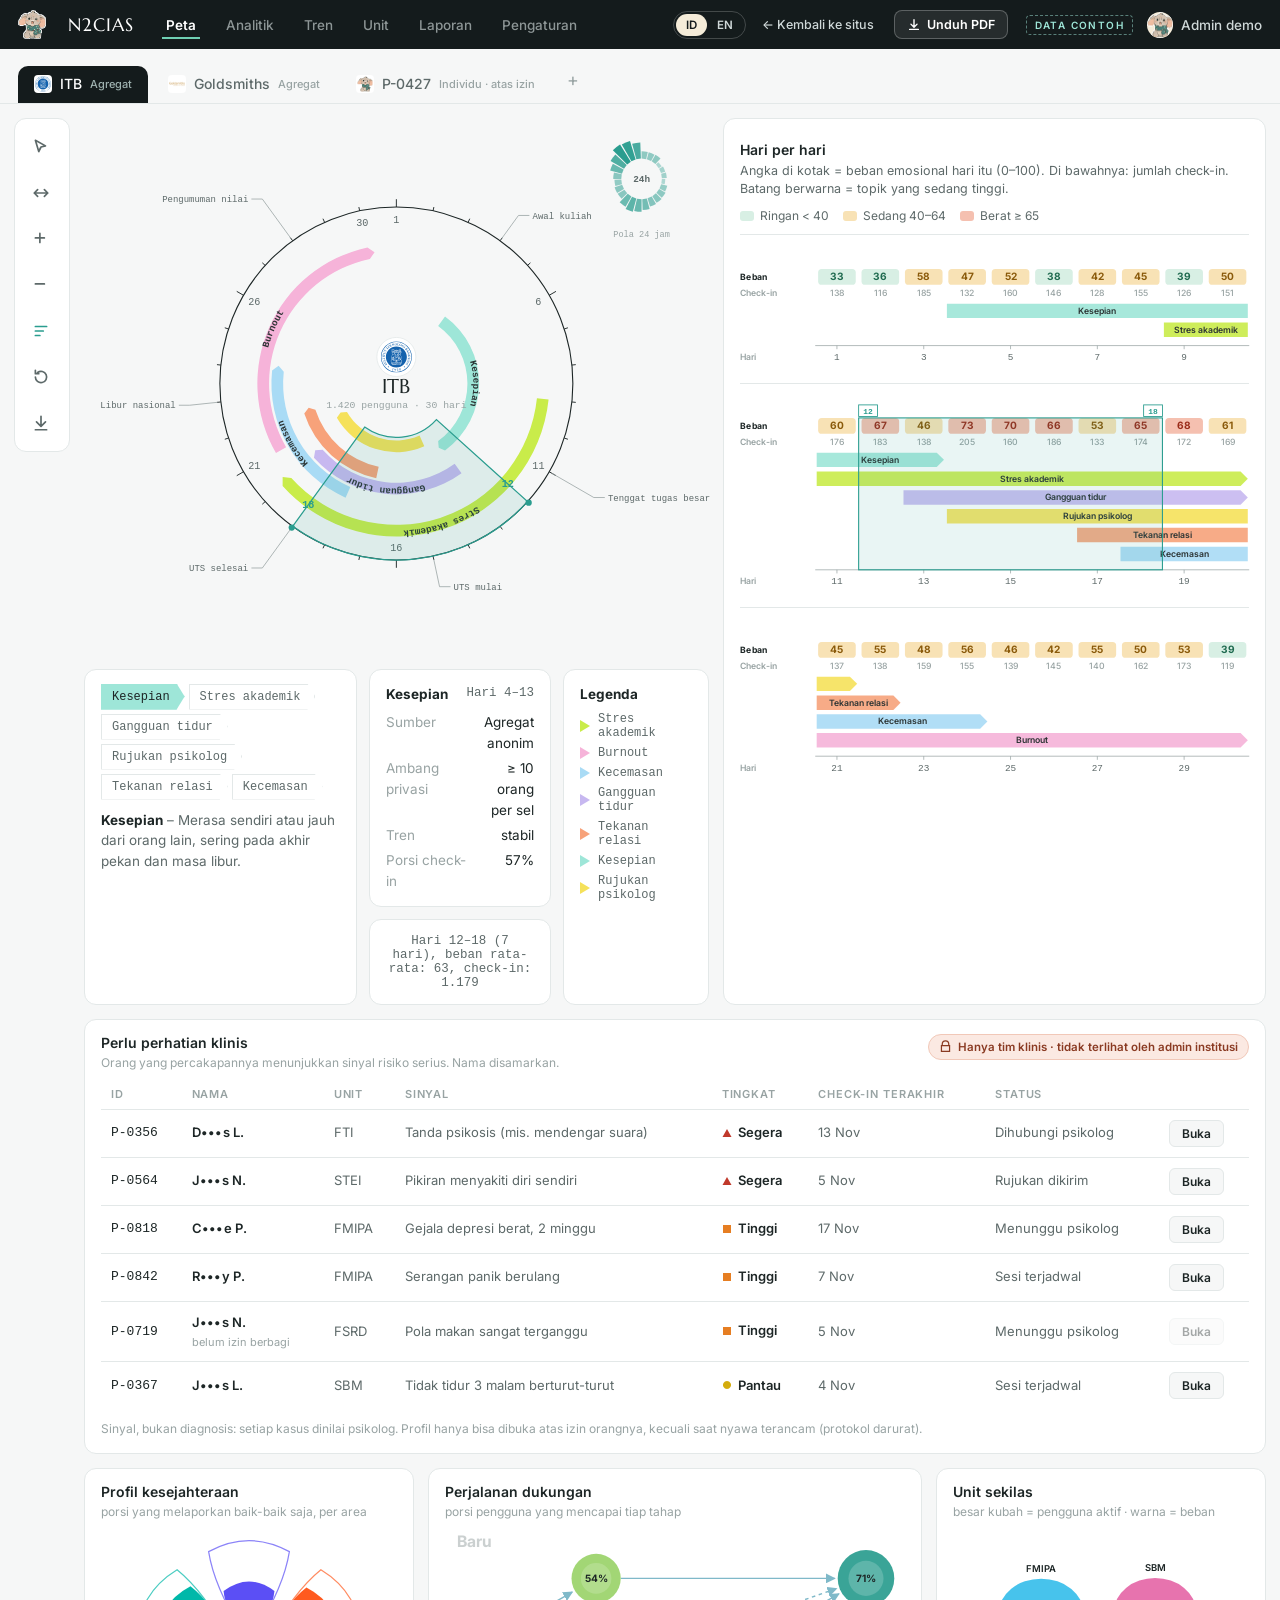
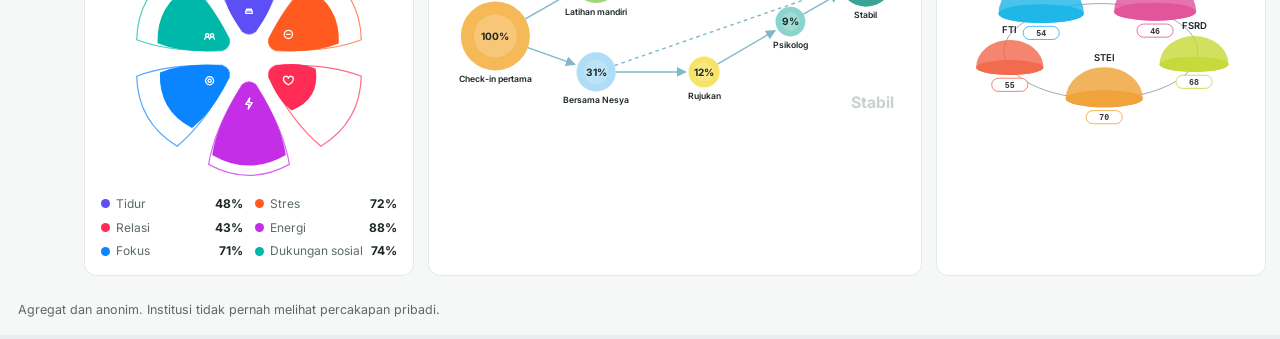
==== dashboard.html @ 7e22b785 "Hero cards step through the console tabs: Peta, Analitik, Tren, Unit Both cards change together; fix" ====
<!doctype html>
<html lang="id">
<head>
<meta charset="utf-8">
<meta name="viewport" content="width=device-width, initial-scale=1">
<title>Demo Konsol Institusi · N2CIAS</title>
<meta name="description" content="Dibuat di Indonesia. N2CIAS memberi karyawan, mahasiswa, dan tenaga kesehatan dukungan kesehatan mental 24/7 lewat Nesya, dan memberi institusi insight agregat tanpa membuka percakapan pribadi.">
<meta property="og:title" content="N2CIAS oleh TenangAI · Dukungan kesehatan mental 24/7">
<meta property="og:description" content="Tempat aman untuk bercerita, kapan saja. Insight anonim untuk institusi.">
<meta property="og:type" content="website">
<meta name="theme-color" content="#1d4a45">
<meta name="color-scheme" content="light dark">
<link rel="icon" href="assets/favicon.png" type="image/png">
<link rel="apple-touch-icon" href="assets/apple-touch-icon.png">
<link rel="preconnect" href="https://fonts.googleapis.com">
<link rel="preconnect" href="https://fonts.gstatic.com" crossorigin>
<link href="https://fonts.googleapis.com/css2?family=Caveat:wght@500;700&family=Marcellus&family=Inter:wght@400;500;600&display=swap" rel="stylesheet">
<link rel="stylesheet" href="styles.css?v=ceb2e424">
<script>
  // Set light/dark before the page paints: saved choice first, then the system setting.
  (function () {
    var m = null;
    try { m = localStorage.getItem("mode"); } catch (e) {}
    if (!m) m = window.matchMedia && matchMedia("(prefers-color-scheme: dark)").matches ? "dark" : "light";
    document.documentElement.setAttribute("data-mode", m);
  })();
</script>
<body class="cx-full">
<script>try{var l=localStorage.getItem("lang");if(l)document.documentElement.lang=l;}catch(e){}</script>
<div class="cx" id="cx"></div>
<script src="dash.js?v=4c3b4a3c"></script>
<script src="console.js?v=58106a3d"></script>
</body>
</html>
---- styles.css ----
:root {
  --paper: #eef4f8;
  --paper-2: #dde9f1;
  --card: #f9fcfe;
  --ink: #2b2a24;
  --ink-2: #4c5866;
  --teal: #1d4a45;
  --teal-2: #2c6a65;
  --teal-d: #133a36;
  --rust: #b5532f;
  --rust-d: #8f3d20;
  --mustard: #c9902f;
  --mustard-l: #e2b866;
  --olive: #6f7a45;
  --olive-l: #a3ab72;
  --sage: #8dbfa9;
  --line: #c5d6e3;
  --brown: #7a5a35;
  --display: "Fraunces", Georgia, serif;
  --script: "Caveat", "Segoe Print", cursive;
  --sans: "Inter", system-ui, -apple-system, "Segoe UI", sans-serif;
  --grain: url("assets/grain-cool.svg");
  --cream: #f5ecd9; --on-dark-accent: #8fd0c0;
  --glow-1: #f7fbfd; --glow-2: #d8e7f1; --field: #ffffff; --well: #d6e5ef; --bubble: #e1ecf3;
  --track: #d9e5ee; --chosen: #d5e9ef; --muted-mark: #a8bfd0;
}

* { box-sizing: border-box; }
html { scroll-behavior: smooth; scroll-padding-top: 90px; }
@media (prefers-reduced-motion: reduce) { html { scroll-behavior: auto; } *, *::before, *::after { animation: none !important; transition: none !important; } }
body {
  margin: 0; color: var(--ink); font: 400 16px/1.65 var(--sans); -webkit-font-smoothing: antialiased;
  background-color: var(--paper);
  background-image: var(--grain), radial-gradient(1200px 600px at 10% 0%, var(--glow-1), transparent 60%), radial-gradient(900px 700px at 100% 40%, var(--glow-2), transparent 60%);
}
html, body { overflow-x: clip; }
img { max-width: 100%; display: block; }
a { color: var(--rust); }
h1, h2, h3, h4 { margin: 0 0 .5em; line-height: 1.12; font-weight: 600; }
p { margin: 0 0 1em; }
.wrap { width: 100%; max-width: 1180px; margin: 0 auto; padding: 0 20px; position: relative; }
.narrow { max-width: 820px; }
.center { text-align: center; }
.small { font-size: 13.5px; color: var(--ink-2); }
.skip { position: absolute; left: -999px; top: 8px; background: var(--teal); color: #fff; padding: 8px 14px; border-radius: 8px; z-index: 100; }
.skip:focus { left: 8px; }
:focus-visible { outline: 3px solid var(--mustard); outline-offset: 2px; border-radius: 4px; }

/* type */
.script { font-family: var(--script); font-weight: 700; font-size: clamp(2.1rem, 4.4vw, 3.2rem); color: var(--teal); line-height: 1.05; }
.script-sm { font-family: var(--script); font-weight: 700; font-size: 1.9rem; color: var(--teal); line-height: 1.1; }
.display { font-family: var(--display); font-weight: 500; text-transform: uppercase; letter-spacing: .01em; font-size: clamp(1.8rem, 4vw, 3rem); line-height: 1.05; color: var(--ink); max-width: 22ch; }
.caps { font-family: var(--sans); font-size: 13px; font-weight: 600; letter-spacing: .12em; text-transform: uppercase; color: var(--ink); }
.caps-lg { font-family: var(--display); font-weight: 500; font-size: 1.2rem; letter-spacing: .14em; text-transform: uppercase; }
.kicker { font-family: var(--display); font-size: 13px; letter-spacing: .22em; text-transform: uppercase; color: var(--ink-2); margin-bottom: 14px; }
.sub { font-family: var(--display); font-size: 1.2rem; color: var(--ink-2); max-width: 44ch; }
.lead { font-size: 1.08rem; color: var(--ink-2); max-width: 40em; }
.label { font-size: 12px; font-weight: 600; letter-spacing: .16em; text-transform: uppercase; color: var(--teal-2); }
.divider { margin: 6px auto 18px; height: auto; }
.divider.left { margin-left: 0; }
.pull { font-family: var(--script); font-size: 1.9rem; color: var(--rust); text-align: center; margin: 48px auto 0; max-width: 30ch; line-height: 1.15; }

/* buttons & links */
.btn { display: inline-flex; align-items: center; justify-content: center; gap: 10px; padding: 14px 24px; border-radius: 6px; font: 600 13px/1 var(--sans); letter-spacing: .12em; text-transform: uppercase; text-decoration: none; border: 0; cursor: pointer; transition: transform .15s, filter .15s; }
.btn:hover { transform: translateY(-1px); filter: brightness(1.06); }
.btn-mustard { background: var(--mustard); color: #fffaf0; box-shadow: inset 0 -3px 0 rgba(0,0,0,.15), 0 6px 14px -8px rgba(122,90,53,.8); }
.btn-teal { background: var(--teal); color: #fffaf0; }
.btn-sm { padding: 10px 16px; font-size: 11.5px; }
.btn.block { width: 100%; }
.link-u { font-size: 12.5px; font-weight: 600; letter-spacing: .14em; text-transform: uppercase; color: var(--ink); text-decoration: none; border-bottom: 1.5px solid currentColor; padding-bottom: 3px; }
.link-u::after { content: " \2192"; }
.link-u.light { color: #f5ecd9; }

/* nav: teal band with scalloped edge */
.nav { position: sticky; top: 0; z-index: 50; background: var(--teal); color: var(--cream); }
.nav::before, .nav::after { content: ""; position: absolute; left: 0; right: 0; top: calc(100% - 1px); pointer-events: none; -webkit-mask-repeat: repeat-x; mask-repeat: repeat-x; }
.nav::before { height: 46px; background: var(--teal-2); opacity: .55; -webkit-mask-image: url("assets/cloud-back.svg"); mask-image: url("assets/cloud-back.svg"); -webkit-mask-size: 900px 46px; mask-size: 900px 46px; animation: cloud-back 70s linear infinite; }
.nav::after { height: 36px; background: var(--teal); -webkit-mask-image: url("assets/cloud-front.svg"); mask-image: url("assets/cloud-front.svg"); -webkit-mask-size: 720px 36px; mask-size: 720px 36px; animation: cloud-front 45s linear infinite; }
@keyframes cloud-front { from { -webkit-mask-position: 0 0; mask-position: 0 0; } to { -webkit-mask-position: -720px 0; mask-position: -720px 0; } }
@keyframes cloud-back { from { -webkit-mask-position: 0 0; mask-position: 0 0; } to { -webkit-mask-position: 900px 0; mask-position: 900px 0; } }
.nav-inner { display: flex; align-items: center; gap: 24px; height: 70px; }
.brand { display: inline-flex; align-items: center; gap: 10px; text-decoration: none; color: inherit; }
.brand span { display: grid; line-height: 1.05; }
.brand b { font: 700 1.35rem var(--display); letter-spacing: .02em; }
.brand small { font: 700 1.05rem var(--script); color: var(--mustard-l); }
.nav-links { display: flex; gap: 26px; margin-left: auto; }
.nav-links a { color: var(--cream); text-decoration: none; font-size: 12px; font-weight: 600; letter-spacing: .14em; text-transform: uppercase; opacity: .88; }
.nav-links a:hover { opacity: 1; color: var(--mustard-l); }
.nav-actions { display: flex; align-items: center; gap: 12px; }
.lang { display: inline-flex; border: 1px solid rgba(245,236,217,.35); border-radius: 999px; padding: 3px; }
.lang button { border: 0; background: none; font: 600 11px var(--sans); padding: 5px 9px; border-radius: 999px; cursor: pointer; color: var(--cream); }
.lang button[aria-pressed="true"] { background: var(--cream); color: var(--teal); }
.menu-btn { display: none; width: 42px; height: 42px; border: 1px solid rgba(245,236,217,.35); background: none; border-radius: 8px; cursor: pointer; flex-direction: column; justify-content: center; align-items: center; gap: 5px; }
.menu-btn span { width: 18px; height: 2px; background: var(--cream); border-radius: 2px; }
.ribbon { position: absolute; right: 28px; top: 100%; z-index: 2; display: grid; justify-items: center; gap: 4px; width: 96px; padding: 8px 8px 22px; background: var(--mustard); color: #fffaf0; text-decoration: none; font: 700 1.15rem/1 var(--script); text-align: center; clip-path: polygon(0 0, 100% 0, 100% 100%, 50% 84%, 0 100%); box-shadow: 0 4px 0 rgba(0,0,0,.1); }
.ribbon svg { fill: #fffaf0; }

/* hero */
.hero { position: relative; padding: 70px 0 0; overflow: hidden; }
.hero-grid { display: grid; grid-template-columns: 1fr 1.05fr; gap: 24px; align-items: end; }
.hero-copy { padding-bottom: 90px; position: relative; z-index: 2; }
.hero h1 { margin: 10px 0 0; }
.h1-big { display: block; font-family: var(--display); font-variation-settings: "SOFT" 100; font-weight: 800; text-transform: uppercase; color: var(--rust); font-size: clamp(2.8rem, 6.8vw, 5.4rem); line-height: .95; letter-spacing: -.01em; text-shadow: 2px 2px 0 rgba(122,90,53,.15); }
.h1-script { display: block; font-family: var(--script); font-weight: 700; color: var(--teal); font-size: clamp(2.2rem, 4.8vw, 3.6rem); line-height: 1; margin-top: 4px; }
.hero .divider { margin: 18px 0; }
.hero-cta { display: flex; flex-wrap: wrap; align-items: center; gap: 22px; margin: 26px 0 26px; }
.hero-cta.center { justify-content: center; }
.stamps { list-style: none; padding: 0; margin: 0; display: flex; flex-wrap: wrap; gap: 8px; }
.stamps li { font-size: 11.5px; font-weight: 600; letter-spacing: .08em; text-transform: uppercase; padding: 6px 10px; border: 1.5px dashed var(--olive); color: var(--olive); border-radius: 3px; background: rgba(251,245,232,.6); }
.deco { position: absolute; pointer-events: none; }
.sprig-l { left: -26px; bottom: 0; width: 120px; opacity: .9; }

.hero-art { position: relative; min-height: 600px; }
.scene { position: absolute; inset: 0; width: 100%; height: 100%; }
.kite { transform-box: fill-box; transform-origin: 50% 100%; animation: sway 7s ease-in-out infinite; }
.k2 { animation-duration: 9s; animation-delay: -2s; }
.k3 { animation-duration: 8s; animation-delay: -4s; }
@keyframes sway { 50% { transform: rotate(4deg) translateY(-6px); } }
.mush { position: absolute; width: 64px; }
.m1 { left: 4%; bottom: 40px; }
.phone { position: absolute; left: 44%; bottom: 70px; transform: translateX(-50%) rotate(-1.5deg); width: 300px; background: var(--card); border-radius: 28px; padding: 16px; border: 2px solid var(--brown); box-shadow: 6px 8px 0 rgba(122,90,53,.18); background-image: var(--grain); }
.tape { position: absolute; top: -12px; left: 50%; width: 92px; height: 24px; transform: translateX(-50%) rotate(-3deg); background: rgba(201,144,47,.55); border-left: 2px dotted rgba(255,255,255,.4); border-right: 2px dotted rgba(255,255,255,.4); }
.phone-top { display: flex; align-items: center; gap: 10px; padding-bottom: 12px; border-bottom: 1.5px dashed var(--line); }
.phone-top small { display: block; font-size: 12px; color: var(--olive); }
.chat { display: flex; flex-direction: column; gap: 9px; padding-top: 12px; min-height: 330px; }
.msg { margin: 0; max-width: 86%; padding: 9px 13px; border-radius: 16px; font-size: 13.5px; line-height: 1.45; opacity: 0; transform: translateY(8px); transition: opacity .4s, transform .4s; }
.msg.show, .quick.show { opacity: 1; transform: none; }
.msg.user { align-self: flex-end; background: var(--teal); color: #f5ecd9; border-bottom-right-radius: 4px; }
.msg.bot { align-self: flex-start; background: var(--bubble); border-bottom-left-radius: 4px; }
.quick { display: flex; flex-wrap: wrap; gap: 6px; opacity: 0; transition: opacity .4s; }
.quick span { font-size: 12px; font-weight: 600; padding: 6px 11px; border-radius: 999px; border: 1.5px solid var(--rust); color: var(--rust); }

/* bands with edges */
.band { position: relative; padding: 80px 0; color: var(--cream); background-image: var(--grain); }
.band-teal { background-color: var(--teal); }
.band-olive { background-color: var(--olive); }
.band-rust { background-color: var(--rust); }
.edge-both::before, .edge-both::after, .edge-top::before { content: ""; position: absolute; left: 0; right: 0; height: 14px; -webkit-mask: url("assets/scallop.svg") 0 0 / 40px 14px repeat-x; mask: url("assets/scallop.svg") 0 0 / 40px 14px repeat-x; }
.edge-both::before, .edge-top::before { bottom: 100%; transform: scaleY(-1); }
.edge-both::after { top: 100%; }
.band-teal::before, .band-teal::after { background: var(--teal); }
.band-olive::before, .band-olive::after { background: var(--olive); }
.band-rust::before, .band-rust::after { background: var(--rust); }
.band .script, .band h3 { color: var(--cream); }
.band .lead, .band p { color: rgba(245,236,217,.85); }

.section { position: relative; padding: 96px 0; }
.section.tint { background-color: var(--paper-2); background-image: var(--grain); }
.torn-top::before { content: ""; position: absolute; left: 0; right: 0; bottom: 100%; height: 22px; background: var(--paper-2); -webkit-mask: url("assets/torn.svg") 0 0 / 600px 22px repeat-x; mask: url("assets/torn.svg") 0 0 / 600px 22px repeat-x; transform: scaleY(-1); }
#solution.torn-top::before { background: var(--paper); }
#solution { background: var(--paper); }
.head { text-align: center; max-width: 780px; margin: 0 auto 48px; }
.head .lead { margin: 0 auto; }
.head.light .lead { color: rgba(245,236,217,.85); }

/* notes / cards */
.note { position: relative; background-color: var(--card); background-image: var(--grain); border-radius: 6px; padding: 28px; color: var(--ink); box-shadow: 3px 4px 0 rgba(122,90,53,.15); }
.note p { color: var(--ink-2); }
.band .note p { color: var(--ink-2); }
.band .note h3 { color: var(--ink); }
.stitched { outline: 1.5px dashed var(--line); outline-offset: -10px; }
.tilt-l { transform: rotate(-.8deg); }
.tilt-r { transform: rotate(.8deg); }

/* about / platform */
.about { display: grid; grid-template-columns: 240px 1fr 360px; gap: 40px; align-items: center; }
.arch { margin: 0; position: relative; background: var(--well); border-radius: 120px 120px 10px 10px; padding: 40px 20px 30px; border: 3px solid var(--mustard); }
.arch img { margin: 0 auto; width: 170px; height: auto; }
.tag { position: absolute; left: -10px; bottom: 14px; background: var(--rust); color: #fffaf0; font: 700 1.25rem var(--script); padding: 4px 16px 4px 12px; transform: rotate(-6deg); clip-path: polygon(0 0, 100% 0, 92% 50%, 100% 100%, 0 100%); }
.about-copy .divider { margin: 0 0 16px; }
.icon-list { list-style: none; margin: 10px 0 0; padding: 0; display: grid; gap: 16px; }
.icon-list li { display: flex; gap: 14px; }
.icon-list svg { flex: none; width: 24px; height: 24px; color: var(--rust); margin-top: 2px; }
.icon-list b { display: block; font-size: 15px; }
.band .icon-list span, .icon-list span { font-size: 14px; color: var(--ink-2); }

/* four columns */
.cols-4 { display: grid; grid-template-columns: repeat(4, 1fr); }
.cols-4 .col { padding: 8px 26px; text-align: center; border-right: 1.5px dashed var(--line); }
.cols-4 .col:last-child { border-right: 0; }
.spot { width: 74px; height: 74px; color: var(--rust); margin: 0 auto 14px; display: block; }
.cols-4 .col p { font-size: 14.5px; color: var(--ink-2); }
.cols-4.cards { gap: 18px; }
.cols-4.cards p { font-size: 14.5px; margin: 0; }
.sprig-side { top: 40px; width: 110px; opacity: .85; }
.sprig-side.l { left: -20px; }
.sprig-side.r { right: -20px; }

/* collage */
.collage-3 { display: grid; grid-template-columns: repeat(3, 1fr); margin-top: 40px; }
.collage-3 article { padding: 0 26px; border-right: 1px solid var(--line); }
.collage-3 article:first-child { padding-left: 0; }
.collage-3 article:last-child { border-right: 0; padding-right: 0; }
.tile { position: relative; aspect-ratio: 4 / 3; margin-bottom: 22px; overflow: hidden; -webkit-mask: url("assets/torn.svg") 0 100% / 600px 16px repeat-x, linear-gradient(#000, #000) 0 0 / 100% calc(100% - 15px) no-repeat; mask: url("assets/torn.svg") 0 100% / 600px 16px repeat-x, linear-gradient(#000, #000) 0 0 / 100% calc(100% - 15px) no-repeat; }
.tile > img:first-child { width: 100%; height: 100%; object-fit: cover; }
.tile-ico { position: absolute; left: 50%; top: 50%; width: 42%; transform: translate(-50%, -50%); filter: drop-shadow(3px 4px 0 rgba(0,0,0,.2)); }
.kite-ico { width: 30%; transform: translate(-50%, -50%) rotate(-12deg); }
.tile-bars { position: absolute; inset: 22% 22%; display: flex; align-items: flex-end; gap: 10%; padding: 14px; background: rgba(245,236,217,.92); border-radius: 4px; box-shadow: 3px 4px 0 rgba(0,0,0,.2); }
.tile-bars i { flex: 1; height: var(--h); background: var(--rust); border-radius: 3px 3px 0 0; }
.tile-bars i:nth-child(4) { background: var(--teal); }
.collage-3 p { color: var(--ink-2); font-size: 15px; }

/* journey (olive band) */
.journey { list-style: none; padding: 0; margin: 40px 0 0; display: grid; grid-template-columns: repeat(4, 1fr); gap: 24px; text-align: center; position: relative; }
.journey::before { content: ""; position: absolute; top: 40px; left: 12%; right: 12%; border-top: 2px dashed rgba(245,236,217,.55); }
.bubble { position: relative; display: grid; place-items: center; width: 80px; height: 80px; margin: 0 auto 16px; border-radius: 50%; background: var(--card); color: var(--rust); font: 700 2rem var(--script); border: 3px solid var(--mustard-l); }
.journey h3 { font-family: var(--display); font-size: 1.15rem; }
.journey p { font-size: 14.5px; }
.mush-band { right: 24px; top: -30px; width: 64px; }

/* process */
.process { list-style: none; padding: 0; margin: 0; display: grid; grid-template-columns: repeat(5, 1fr); gap: 18px; position: relative; }
.process li { position: relative; padding-top: 4px; }
.process li:not(:last-child)::after { content: ""; position: absolute; top: 26px; left: 58px; right: -8px; border-top: 2px dotted var(--mustard); }
.num { display: grid; place-items: center; width: 44px; height: 44px; border-radius: 50%; background: var(--rust); color: #fffaf0; font: 700 1.5rem var(--script); margin-bottom: 14px; box-shadow: 2px 3px 0 rgba(122,90,53,.25); }
.process p { font-size: 14.5px; color: var(--ink-2); }

/* filters & cases */
.filters { display: flex; flex-wrap: wrap; gap: 8px; margin: 32px 0 22px; }
.filters button { border: 1.5px solid var(--line); background: transparent; padding: 8px 16px; border-radius: 999px; font: 600 11.5px var(--sans); letter-spacing: .12em; text-transform: uppercase; color: var(--ink-2); cursor: pointer; }
.filters button[aria-selected="true"] { background: var(--rust); border-color: var(--rust); color: #fffaf0; }
.case-wrap { position: relative; }
.case { display: grid; grid-template-columns: 1.3fr 1fr; gap: 40px; padding: 36px; }
.case[hidden], .dpanel[hidden] { display: none; }
.case .link-u { display: inline-block; margin-top: 6px; }
.mush-case { right: -14px; bottom: -22px; width: 70px; }
.leafs { list-style: none; padding: 0; margin: 10px 0 0; display: grid; gap: 9px; }
.leafs li { position: relative; padding-left: 28px; }
.leafs li::before { content: ""; position: absolute; left: 0; top: 7px; width: 16px; height: 10px; border-radius: 0 100% 0 100%; background: var(--olive); transform: rotate(-20deg); }
.leafs.muted li::before { background: var(--muted-mark); }
.leafs.muted li { color: var(--ink-2); }

/* planner */
.planner-grid { display: grid; grid-template-columns: .85fr 1.15fr; gap: 56px; align-items: start; }
.planner-kite { width: 150px; margin: 30px 0 0 40px; transform: rotate(-10deg); animation: sway 8s ease-in-out infinite; }
.planner { padding: 34px; }
.field { display: grid; gap: 6px; margin: 0 0 18px; border: 0; padding: 0; min-width: 0; }
.field > span, .field legend { font-size: 12px; font-weight: 600; letter-spacing: .1em; text-transform: uppercase; padding: 0; color: var(--ink); }
.field b { color: var(--rust); }
input, select, textarea { width: 100%; font: 400 16px var(--sans); color: var(--ink); background: var(--field); border: 1.5px solid var(--line); border-radius: 6px; padding: 11px 13px; }
input:focus, select:focus, textarea:focus { outline: none; border-color: var(--mustard); box-shadow: 0 0 0 3px rgba(201,144,47,.25); }
.tiers { display: grid; grid-template-columns: repeat(auto-fit, minmax(118px, 1fr)); gap: 8px; }
.tier { position: relative; }
.tier input { position: absolute; opacity: 0; }
.tier label { display: block; cursor: pointer; padding: 12px; border-radius: 6px; border: 1.5px solid var(--line); background: var(--field); height: 100%; position: relative; }
.tier label b { display: block; font-size: 14.5px; color: var(--ink); }
.tier label small { display: block; margin-top: 4px; line-height: 1.4; color: var(--ink-2); font-size: 12px; }
.tier input:checked + label { border-color: var(--teal); background: var(--chosen); box-shadow: inset 0 0 0 1px var(--teal); }
.tier input:focus-visible + label { outline: 3px solid var(--mustard); }
.tier.rec label::after { content: attr(data-rec); position: absolute; top: -9px; right: 8px; background: var(--mustard); color: #fffaf0; font: 600 10px var(--sans); letter-spacing: .08em; text-transform: uppercase; padding: 2px 6px; border-radius: 3px; }
.result { background: var(--teal); background-image: var(--grain); color: var(--cream); border-radius: 6px; padding: 22px; }
.result small { opacity: .85; }
.result p { color: var(--cream); }
.result .big { font: 600 2.1rem var(--display); display: block; margin: 2px 0 10px; }
.result dl { display: grid; grid-template-columns: 1fr auto; gap: 6px 16px; margin: 0; font-size: 14px; }
.result dt { opacity: .8; }
.result dd { margin: 0; font-weight: 600; text-align: right; }
.result a { color: var(--mustard-l); }
.quiz { border: 1.5px dashed var(--mustard); border-radius: 6px; padding: 0 16px; margin: 0 0 18px; background: rgba(226,184,102,.08); }
.quiz summary { cursor: pointer; padding: 12px 0; font-weight: 600; font-size: 14.5px; color: var(--rust-d); }
.quiz fieldset { border: 0; padding: 0; margin: 0 0 14px; min-width: 0; }
.quiz legend { font-weight: 600; font-size: 14px; margin-bottom: 6px; }
.quiz .opts { display: grid; gap: 6px; }
.quiz .opt { display: flex; gap: 8px; align-items: flex-start; font-size: 13.5px; padding: 8px 10px; border-radius: 6px; background: var(--field); border: 1px solid var(--line); cursor: pointer; }
.quiz .opt input { width: auto; margin-top: 3px; accent-color: var(--teal); }
.quiz .opt small { display: block; color: var(--ink-2); font-size: 12.5px; }
.quiz-out { padding-bottom: 14px; }
.quiz-out .rec-box { background: var(--field); border-left: 4px solid var(--mustard); padding: 12px 14px; border-radius: 4px; font-size: 14px; }
.quiz-out .rec-box b { display: block; font-family: var(--display); font-size: 1.1rem; }
.quiz-out .rec-box ul { margin: 8px 0 0; padding-left: 18px; }

/* dashboard */
.dash { max-width: 980px; margin: 0 auto; padding: 32px; }
.t-l { left: 30px; transform: rotate(-8deg); }
.t-r { left: auto; right: -10px; transform: rotate(10deg); }
.dash-head { display: flex; justify-content: space-between; align-items: center; gap: 12px; flex-wrap: wrap; }
.dash-head strong { font-family: var(--display); font-size: 1.25rem; }
.badge { font-size: 11px; font-weight: 600; letter-spacing: .1em; text-transform: uppercase; padding: 5px 10px; border-radius: 3px; border: 1.5px dashed var(--olive); color: var(--olive); }
.small-f { margin: 18px 0 18px; }
.kpis { display: grid; grid-template-columns: repeat(3, 1fr); gap: 12px; margin-bottom: 12px; }
.kpi, .panel { background: var(--field); border: 1px solid var(--line); border-radius: 6px; padding: 18px; }
.kpi small { display: block; color: var(--ink-2); font-size: 12px; font-weight: 600; letter-spacing: .08em; text-transform: uppercase; }
.kpi b { display: block; font: 600 2.2rem/1.1 var(--display); color: var(--teal); margin: 4px 0; }
.kpi em { font-style: normal; font-size: 13px; color: var(--olive); }
.dash-2 { display: grid; grid-template-columns: 1fr 1fr; gap: 12px; }
.panel h4 { font-size: 12px; font-weight: 600; letter-spacing: .1em; text-transform: uppercase; color: var(--ink); margin-bottom: 14px; }
.stack { display: flex; height: 16px; border-radius: 8px; overflow: hidden; margin-bottom: 14px; }
.stack i { width: var(--w); background: var(--c); }
.legend { list-style: none; padding: 0; margin: 0; display: grid; gap: 8px; font-size: 14px; }
.legend li { display: grid; grid-template-columns: 12px 1fr auto; gap: 10px; align-items: center; }
.legend i { width: 12px; height: 12px; border-radius: 3px; background: var(--c); }
.legend.big b { font-family: var(--display); font-size: 1.3rem; }
.bars { list-style: none; margin: 0; padding: 0; display: grid; gap: 12px; font-size: 14px; }
.bars li { display: grid; grid-template-columns: 1fr 40px; gap: 4px 8px; align-items: center; }
.bars i { grid-column: 1 / -1; grid-row: 2; height: 10px; border-radius: 6px; background: linear-gradient(90deg, var(--rust) var(--w), var(--track) var(--w)); }
.bars b { text-align: right; }
.spark-chart { width: 100%; height: auto; }
.dash-foot { display: flex; gap: 8px; align-items: flex-start; margin: 18px 0 0; font-size: 14px; }
.band .dash-foot { color: var(--ink-2); }
.dash-foot svg { flex: none; color: var(--rust); margin-top: 3px; }

/* safety */
.crisis { margin: 36px auto 0; max-width: 860px; padding: 20px 26px; border-radius: 6px; background: var(--rust); background-image: var(--grain); color: #fffaf0; display: grid; gap: 4px; box-shadow: 3px 4px 0 rgba(122,90,53,.25); }

/* indonesia */
.cols-3 { display: grid; grid-template-columns: repeat(3, 1fr); margin-top: 40px; }
.cols-3.ruled article { padding: 0 28px; border-right: 1px solid var(--line); }
.cols-3.ruled article:first-child { padding-left: 0; }
.cols-3.ruled article:last-child { border-right: 0; }
.cols-3 p { color: var(--ink-2); }

/* why */
.why { display: grid; grid-template-columns: 220px 1fr; gap: 48px; align-items: center; }
.why-art { position: relative; height: 280px; }
.why-kite { width: 120px; margin: 0 auto; animation: sway 8s ease-in-out infinite; }
.why-mush { position: absolute; bottom: 0; left: 10px; width: 70px; }
.why-list { list-style: none; padding: 0; margin: 18px 0 0; display: grid; gap: 14px; }
.why-list li { padding-left: 30px; position: relative; color: rgba(255,250,240,.88); }
.why-list li::before { content: ""; position: absolute; left: 0; top: 6px; width: 14px; height: 14px; background: var(--mustard-l); -webkit-mask: url("data:image/svg+xml,%3Csvg xmlns='http://www.w3.org/2000/svg' viewBox='0 0 20 20'%3E%3Cpath d='M10 0C11 7 13 9 20 10C13 11 11 13 10 20C9 13 7 11 0 10C7 9 9 7 10 0Z'/%3E%3C/svg%3E") center / contain no-repeat; mask: url("data:image/svg+xml,%3Csvg xmlns='http://www.w3.org/2000/svg' viewBox='0 0 20 20'%3E%3Cpath d='M10 0C11 7 13 9 20 10C13 11 11 13 10 20C9 13 7 11 0 10C7 9 9 7 10 0Z'/%3E%3C/svg%3E") center / contain no-repeat; }
.why-list b { color: #fffaf0; }

/* availability */
.cols-2 { display: grid; grid-template-columns: 1fr 1fr; gap: 28px; max-width: 980px; margin: 0 auto; }
.pill { display: inline-block; font-size: 11px; font-weight: 600; letter-spacing: .12em; text-transform: uppercase; padding: 5px 10px; border-radius: 3px; }
.pill.ok { background: var(--teal); color: var(--cream); }
.pill.soon { border: 1.5px dashed var(--ink-2); color: var(--ink-2); }
.pilot-card { max-width: 720px; margin: 48px auto 0; text-align: center; }
.pilot-card p { color: var(--ink-2); }

/* faq */
.faq { margin-top: 32px; }
.faq details { border-top: 1px solid var(--line); }
.faq details:last-child { border-bottom: 1px solid var(--line); }
.faq summary { cursor: pointer; list-style: none; padding: 20px 36px 20px 0; font-family: var(--display); font-size: 1.15rem; position: relative; }
.faq summary::-webkit-details-marker { display: none; }
.faq summary::after { content: "+"; position: absolute; right: 4px; top: 50%; transform: translateY(-50%); font: 700 1.8rem var(--script); color: var(--rust); transition: transform .2s; }
.faq details[open] summary::after { transform: translateY(-50%) rotate(45deg); }
.faq details p { color: var(--ink-2); padding-bottom: 20px; margin: 0; }

/* contact */
.contact-grid { display: grid; grid-template-columns: 1fr 1fr; gap: 56px; align-items: start; }
.contact-grid h4 { margin-top: 26px; }
.mail { margin-top: 24px; font-weight: 600; }
.letter { padding: 36px 32px 28px; border-top: 6px solid transparent; border-image: repeating-linear-gradient(135deg, var(--rust) 0 12px, var(--card) 12px 20px, var(--teal) 20px 32px, var(--card) 32px 40px) 6; }
.stamp { position: absolute; top: 14px; right: 16px; width: 58px; height: 66px; background: var(--well); border: 2px dashed var(--rust); padding: 6px; transform: rotate(6deg); }
.stamp img { width: 100%; height: 100%; object-fit: contain; }
.row { display: grid; grid-template-columns: 1fr 1fr; gap: 14px; }
#contact .field:first-of-type { margin-right: 70px; }

/* night */
.night { position: relative; background: var(--teal-d); background-image: var(--grain); color: var(--cream); padding: 80px 0 120px; overflow: hidden; text-align: center; margin-top: 14px; }
.night.edge-top::before { background: var(--teal-d); }
.night-scene { position: absolute; inset: 0; width: 100%; height: 100%; }
.night-inner { position: relative; z-index: 1; max-width: 760px; }
.night-nesya { margin: 0 auto 16px; animation: bob 5s ease-in-out infinite; }
@keyframes bob { 50% { transform: translateY(-8px); } }
.night .script { color: var(--cream); }
.night p { color: rgba(245,236,217,.85); }

/* footer */
.footer { background: var(--teal); background-image: var(--grain); color: rgba(245,236,217,.78); padding: 56px 0 28px; font-size: 14px; }
.footer a { color: var(--cream); text-decoration: none; }
.footer .caps { color: var(--mustard-l); margin-bottom: 10px; }
.brand.light { color: var(--cream); margin-bottom: 12px; }
.foot-grid { display: grid; grid-template-columns: 1.5fr 1fr 1fr 1fr; gap: 32px; }
.foot-grid nav { display: grid; gap: 6px; align-content: start; }
.foot-legal { border-top: 1px dashed rgba(245,236,217,.25); margin-top: 36px; padding-top: 20px; display: flex; justify-content: space-between; gap: 24px; font-size: 12.5px; }
.foot-legal p { margin: 0; max-width: 72ch; }

/* reveal */
.reveal { opacity: 0; transform: translateY(16px); transition: opacity .6s ease, transform .6s ease; }
.reveal.in { opacity: 1; transform: none; }
.tilt-l.reveal.in { transform: rotate(-.8deg); }
.tilt-r.reveal.in { transform: rotate(.8deg); }

/* responsive */
@media (max-width: 1080px) {
  .about { grid-template-columns: 200px 1fr; }
  .about .note { grid-column: 1 / -1; }
  .process { grid-template-columns: repeat(3, 1fr); row-gap: 32px; }
  .process li:nth-child(3)::after { display: none; }
  .nav-links { gap: 18px; }
}
@media (max-width: 920px) {
  .nav-links { display: none; position: absolute; top: 70px; left: 0; right: 0; flex-direction: column; gap: 0; background: var(--teal); padding: 8px 20px 18px; }
  .nav-links.open { display: flex; }
  .nav-links a { padding: 12px 0; font-size: 13px; }
  .menu-btn { display: inline-flex; }
  .nav-actions .btn-sm { display: none; }
  .nav-actions { margin-left: auto; }
  .ribbon { right: 14px; width: 80px; font-size: 1rem; }
  .hero-grid { grid-template-columns: 1fr; }
  .hero-copy { padding-bottom: 10px; }
  .hero-art { min-height: 560px; }
  .cols-4 { grid-template-columns: 1fr 1fr; row-gap: 32px; }
  .cols-4 .col:nth-child(2) { border-right: 0; }
  .collage-3, .cols-3 { grid-template-columns: 1fr; gap: 36px; }
  .collage-3 article, .cols-3.ruled article { padding: 0; border-right: 0; }
  .journey { grid-template-columns: 1fr 1fr; row-gap: 32px; }
  .journey::before { display: none; }
  .planner-grid, .contact-grid, .case { grid-template-columns: 1fr; gap: 28px; }
  .planner-kite { display: none; }
  .why { grid-template-columns: 1fr; }
  .why-art { display: none; }
  .cols-2 { grid-template-columns: 1fr; }
  .foot-grid { grid-template-columns: 1fr; }
  .foot-legal { flex-direction: column; }
  .sprig-side { display: none; }
}
@media (max-width: 600px) {
  .section { padding: 72px 0; }
  .band { padding: 64px 0; }
  .wrap { padding: 0 16px; }
  .about { grid-template-columns: 1fr; }
  .arch { width: 220px; margin: 0 auto; }
  .cols-4, .cols-4.cards, .kpis, .dash-2, .row { grid-template-columns: 1fr; }
  .cols-4 .col { border-right: 0; padding: 0; }
  .process { grid-template-columns: 1fr; }
  .process li::after { display: none; }
  .process li { display: grid; grid-template-columns: 44px 1fr; column-gap: 16px; }
  .process .num { grid-row: span 2; }
  .phone { width: 280px; }
  .hero-art { min-height: 600px; }
  .phone { bottom: 40px; }
  .note, .case, .dash, .planner { padding: 22px; }
  .letter { padding-top: 30px; }
  .stamp { width: 46px; height: 52px; }
  .ribbon { display: none; }
  .brand b { font-size: 1.15rem; }
}

/* university logos */
.logos { padding: 34px 0 40px; border-top: 1.5px dashed var(--line); }
.logos-inner { text-align: center; }
.logos .label { margin-bottom: 20px; color: var(--ink-2); }
.logo-row { list-style: none; margin: 0; padding: 0; display: flex; flex-wrap: wrap; justify-content: center; align-items: center; gap: 22px 48px; }
.logo-row li { display: grid; justify-items: center; gap: 6px; font-size: 11px; font-weight: 600; letter-spacing: .1em; text-transform: uppercase; color: var(--ink-2); }
.logo-row img { height: 60px; width: auto; filter: saturate(.75); opacity: .9; transition: filter .25s, opacity .25s; }
.logo-row li:hover img { filter: none; opacity: 1; }
.logo-row .wordmark b { display: grid; place-items: center; height: 60px; font: 800 1.7rem var(--display); letter-spacing: .06em; color: var(--ink-2); opacity: .8; }
.campus { font-weight: 600; color: var(--teal) !important; }
@media (max-width: 600px) { .logo-row { gap: 18px 28px; } .logo-row img, .logo-row .wordmark b { height: 44px; } .logo-row .wordmark b { font-size: 1.3rem; } }

/* nav dropdown */
.dd { position: relative; }
.dd-btn { background: none; border: 0; cursor: pointer; color: var(--cream); font: 600 12px var(--sans); letter-spacing: .14em; text-transform: uppercase; opacity: .88; padding: 0; }
.dd-btn::after { content: ""; display: inline-block; margin-left: 6px; width: 6px; height: 6px; border-right: 1.5px solid currentColor; border-bottom: 1.5px solid currentColor; transform: translateY(-3px) rotate(45deg); }
.dd-menu { display: none; position: absolute; top: calc(100% + 14px); left: -16px; min-width: 220px; background: var(--card); background-image: var(--grain); border-radius: 6px; padding: 8px; box-shadow: 0 14px 30px -12px rgba(0,0,0,.35); z-index: 5; }
.dd-menu a { display: block; padding: 9px 12px; color: var(--ink) !important; opacity: 1 !important; border-radius: 4px; }
.dd-menu a:hover { background: var(--paper-2); }
.dd:hover .dd-menu, .dd:focus-within .dd-menu, .dd.open .dd-menu { display: block; }
.nav-links a[aria-current="page"] { color: var(--mustard-l); opacity: 1; }

/* toolkit */
.tool-grid { display: grid; grid-template-columns: repeat(3, 1fr); gap: 18px; }
.tool { padding: 26px; }
.tool-ico { width: 40px; height: 40px; padding: 8px; border-radius: 50%; background: var(--paper-2); color: var(--rust); margin-bottom: 12px; }
.tool h3 { font-family: var(--display); font-size: 1.2rem; }
.tool p { margin: 0; font-size: 14.5px; }

/* papers */
.paper-list { display: grid; gap: 18px; margin: 36px 0 28px; }
.paper-card { display: grid; grid-template-columns: 170px 1fr; gap: 26px; padding: 22px; }
.paper-cover { background: var(--field); border: 1px solid var(--line); box-shadow: 3px 3px 0 rgba(122,90,53,.15); padding: 16px 14px; display: grid; align-content: start; gap: 8px; aspect-ratio: 3 / 4; transform: rotate(-1.5deg); font-family: var(--display); overflow: hidden; }
.paper-cover small { font: 600 9px var(--sans); letter-spacing: .1em; text-transform: uppercase; color: var(--rust); }
.paper-cover b { font-size: 13px; line-height: 1.25; color: var(--ink); display: -webkit-box; -webkit-line-clamp: 5; -webkit-box-orient: vertical; overflow: hidden; }
.paper-cover i { display: block; height: 4px; background: var(--track); border-radius: 2px; }
.paper-cover i:nth-of-type(2) { width: 80%; } .paper-cover i:nth-of-type(3) { width: 60%; }
.paper-cover span { font-size: 12px; color: var(--ink-2); margin-top: auto; }
.pill-tag { display: inline-block; font: 600 10.5px var(--sans); letter-spacing: .1em; text-transform: uppercase; color: var(--olive); border: 1.5px dashed var(--olive); padding: 3px 8px; border-radius: 3px; margin-bottom: 8px; }
.paper-authors { font-size: 13px; color: var(--ink-2); margin: 0 0 4px; }
.paper-title { font-family: var(--display); font-size: 1.2rem; line-height: 1.25; margin-bottom: 4px; }
.paper-venue { font-style: italic; font-size: 14px; color: var(--ink-2); margin-bottom: 8px; }
.paper-sum { font-size: 14.5px; }
.paper-actions { display: flex; gap: 10px; flex-wrap: wrap; }
.btn-ghost-sm { padding: 10px 16px; font-size: 11.5px; border: 1.5px solid var(--teal); color: var(--teal); background: transparent; }
.soon { text-align: center; padding: 28px; color: var(--ink-2); }
.study-list { display: grid; gap: 18px; margin-top: 32px; }
.study-card { display: grid; grid-template-columns: 140px 1fr; gap: 24px; align-items: start; }
.study-logo { width: 140px; height: 140px; object-fit: contain; background: #fff; border-radius: 6px; padding: 12px; }
.study-partner { font-weight: 600; color: var(--rust); }
.team-list { display: grid; grid-template-columns: repeat(auto-fill, minmax(200px, 1fr)); gap: 20px; }
.team-list .soon { grid-column: 1 / -1; }
.team-card { text-align: center; }
.team-card img { width: 140px; height: 140px; object-fit: cover; border-radius: 50%; margin: 0 auto 12px; border: 3px solid var(--mustard); background: var(--well); }
.team-card img.ph { object-fit: contain; padding: 14px; }
.team-card h3 { font-family: var(--display); font-size: 1.1rem; margin-bottom: 2px; }
.team-card p { color: var(--ink-2); font-size: 14px; }
.principles { gap: 18px; margin-top: 32px; }
.principles .note p { margin: 0; }

/* sub pages */
.page-hero { position: relative; padding: 70px 0 40px; overflow: hidden; }
.page-hero-grid { display: grid; grid-template-columns: 1.3fr .7fr; gap: 40px; align-items: center; }
.page-hero h1 { font-size: clamp(2.2rem, 5vw, 3.8rem); max-width: 18ch; }
.page-hero .kicker a { color: inherit; }
.page-hero-art { position: relative; height: 340px; }
.pha-kite { position: absolute; right: 20%; top: 0; width: 120px; animation: sway 8s ease-in-out infinite; }
.pha-nesya { position: absolute; left: 10%; bottom: 0; width: 170px; }
.pha-mush { position: absolute; right: 8%; bottom: 0; width: 70px; }
.cols-3x { grid-template-columns: repeat(3, 1fr); }
.org-helps { list-style: none; padding: 0; margin: 36px 0 0; display: grid; grid-template-columns: repeat(4, 1fr); gap: 24px; }
.org-helps h3 { color: var(--cream); margin: 0 0 6px; }
.org-helps p { font-size: 14.5px; margin: 0; }
.org-helps .num { background: var(--card); color: var(--rust); }
.org-out { display: grid; grid-template-columns: 1fr 1fr; gap: 48px; align-items: center; }

@media (max-width: 920px) {
  .dd-menu { display: block; position: static; background: none; box-shadow: none; padding: 0 0 0 14px; }
  .dd-menu a { color: var(--cream) !important; padding: 8px 0; }
  .dd-btn { padding: 12px 0; font-size: 13px; }
  .tool-grid, .org-helps { grid-template-columns: 1fr 1fr; }
  .page-hero-grid, .org-out { grid-template-columns: 1fr; }
  .page-hero-art { height: 220px; }
  .cols-3x { grid-template-columns: 1fr; }
}
@media (max-width: 600px) {
  .tool-grid, .org-helps { grid-template-columns: 1fr; }
  .paper-card, .study-card { grid-template-columns: 1fr; }
  .paper-cover { width: 140px; }
}


/* ---------- dark mode: follows the system, or the header toggle (data-mode) ---------- */
html[data-mode="dark"] {
  color-scheme: dark;
  --paper: #0e1a25; --paper-2: #122230; --card: #182a3a; --line: #2b4054;
  --ink: #e6edf3; --ink-2: #a6b5c3; --rust: #d4683f; --rust-d: #f08a62;
  --glow-1: #152839; --glow-2: #0a141d; --field: #0f1e2b; --well: #1e3346; --bubble: #203649;
  --track: #24394c; --chosen: #1a3d42; --muted-mark: #4a6175; --teal-d: #0b2523;
  --grain: none;
}
html[data-mode="dark"] .script, html[data-mode="dark"] .script-sm, html[data-mode="dark"] .h1-script,
html[data-mode="dark"] .label, html[data-mode="dark"] .kpi b, html[data-mode="dark"] .campus,
html[data-mode="dark"] .btn-ghost-sm, html[data-mode="dark"] .study-partner { color: var(--on-dark-accent) !important; }
html[data-mode="dark"] .band .script, html[data-mode="dark"] .night .script { color: var(--cream) !important; }
html[data-mode="dark"] .btn-ghost-sm { border-color: var(--on-dark-accent); }
html[data-mode="dark"] .stamps li, html[data-mode="dark"] .badge, html[data-mode="dark"] .pill-tag,
html[data-mode="dark"] .kpi em, html[data-mode="dark"] .phone-top small { color: #b4c27c; border-color: #6f7a45; }
html[data-mode="dark"] .stamps li { background: rgba(255,255,255,.03); }
html[data-mode="dark"] .note, html[data-mode="dark"] .phone { box-shadow: 0 10px 30px -14px rgba(0,0,0,.7); }
html[data-mode="dark"] .logo-row img { background: #f4f7fa; border-radius: 10px; padding: 6px; filter: none; opacity: .95; }
html[data-mode="dark"] .logo-row .wordmark b { color: var(--ink-2); }
html[data-mode="dark"] .paper-cover { background: #f4f7fa; }
html[data-mode="dark"] .paper-cover b { color: #2b2a24; }
html[data-mode="dark"] .arch { background: #1e3346; }
html[data-mode="dark"] .section.tint, html[data-mode="dark"] .torn-top::before { background-color: var(--paper-2); }
html[data-mode="dark"] .msg.user { background: #2c6a65; }
html[data-mode="dark"] .dd-menu a { color: var(--ink) !important; }
html[data-mode="dark"] .dd-menu a:hover { background: var(--well); }
html[data-mode="dark"] .tier input:checked + label { border-color: var(--on-dark-accent); box-shadow: inset 0 0 0 1px var(--on-dark-accent); }
html[data-mode="dark"] .h1-big { text-shadow: none; }

/* mode toggle */
.mode-btn { width: 36px; height: 36px; border-radius: 50%; border: 1px solid rgba(245,236,217,.35); background: none; color: var(--cream); cursor: pointer; display: grid; place-items: center; }
.mode-btn svg { width: 18px; height: 18px; }
.mode-btn .i-sun { display: none; }
html[data-mode="dark"] .mode-btn .i-sun { display: block; }
html[data-mode="dark"] .mode-btn .i-moon2 { display: none; }

/* ---------- hero proof points (B2B) ---------- */
.proof { list-style: none; padding: 0; margin: 4px 0 14px; display: flex; flex-wrap: wrap; gap: 12px 14px; }
.proof li { position: relative; display: grid; justify-items: center; text-align: center; padding: 0 22px; min-width: 100px; }
.proof li::before, .proof li::after { content: ""; position: absolute; top: 2px; width: 18px; height: 44px; background: url("assets/laurel.svg") center / contain no-repeat; }
.proof li::before { left: 0; }
.proof li::after { right: 0; transform: scaleX(-1); }
.proof b { font: 700 1.6rem/1.1 var(--display); color: var(--teal); }
.proof span { font-size: 12px; color: var(--ink-2); max-width: 16ch; line-height: 1.35; }
.made { font-size: 13.5px; color: var(--ink-2); margin: 0; }
.made::before { content: ""; display: inline-block; width: 10px; height: 10px; margin-right: 8px; border-radius: 50%; background: var(--rust); vertical-align: 0; }
html[data-mode="dark"] .proof b { color: var(--on-dark-accent); }

/* ---------- moving logo carousel ---------- */
.logos { padding: 30px 0 36px; }
.marquee { overflow: hidden; -webkit-mask-image: linear-gradient(90deg, transparent, #000 10%, #000 90%, transparent); mask-image: linear-gradient(90deg, transparent, #000 10%, #000 90%, transparent); }
.marquee-track { list-style: none; margin: 0; padding: 0; display: flex; align-items: center; gap: 64px; width: max-content; animation: marquee 32s linear infinite; }
.marquee:hover .marquee-track { animation-play-state: paused; }
.marquee-track li { flex: none; display: grid; place-items: center; height: 72px; }
.marquee-track img { height: 60px; width: auto; max-width: 190px; object-fit: contain; transition: transform .25s; }
.marquee-track img[src*="mayapada"] { height: 42px; }
.marquee-track img[src*="binus"] { height: 54px; }
.marquee-track li:hover img { transform: scale(1.06); }
@keyframes marquee { to { transform: translateX(calc(-50% - 32px)); } }
html[data-mode="dark"] .marquee-track img { background: #f4f7fa; border-radius: 12px; padding: 8px 12px; height: 64px; }
@media (prefers-reduced-motion: reduce) { .marquee-track { flex-wrap: wrap; justify-content: center; width: auto; } .marquee-track li[aria-hidden] { display: none; } }

/* ---------- mega mendung clouds ---------- */
.mm-wrap { position: absolute; pointer-events: none; will-change: transform; z-index: 0; }
.mm { width: 100%; height: auto; animation: mm-drift 18s ease-in-out infinite alternate; }
.mm-night { display: none; }
html[data-mode="dark"] .mm-day { display: none; }
html[data-mode="dark"] .mm-night { display: block; }
@keyframes mm-drift { 0% { transform: translate(-18px, 0); } 50% { transform: translate(6px, -6px); } 100% { transform: translate(22px, 2px); } }
.mmw-1 { width: 260px; left: 2%; top: 4%; opacity: .95; }
.mmw-1 .mm { animation-duration: 22s; }
.mmw-2 { width: 150px; right: 0; top: 46%; z-index: 1; }
.mmw-2 .mm { animation-duration: 16s; animation-delay: -5s; }
.mmw-3 { width: 190px; left: 6%; bottom: 150px; z-index: 1; opacity: .9; }
.mmw-3 .mm { animation-duration: 20s; animation-delay: -9s; }
.hero-art .scene, .hero-art .phone { z-index: 1; }
.hero-art .phone { z-index: 2; }
.mmw-tool { width: 200px; right: 3%; top: 40px; opacity: .85; }
.mmw-ph { width: 220px; left: 0; top: 10px; opacity: .95; }
.page-hero-art > img { z-index: 1; }
.mmw-n1 { width: 320px; left: 6%; top: 40px; opacity: .55; }
.mmw-n2 { width: 240px; right: 8%; top: 150px; opacity: .5; }
.mmw-n2 .mm { animation-duration: 24s; animation-direction: alternate-reverse; }
.night-scene { z-index: 0; }
@media (max-width: 920px) {
  .mmw-1 { width: 180px; } .mmw-2 { width: 110px; } .mmw-3 { display: none; }
  .mmw-tool { display: none; } .mmw-n1 { width: 200px; } .mmw-n2 { width: 150px; }
}

/* =================== mobile polish =================== */
.m-cta { display: none; }
@media (max-width: 600px) {
  body { font-size: 15.5px; }
  /* header: compact bar, shorter clouds */
  .nav-inner { height: 60px; gap: 10px; }
  .nav::after { height: 22px; -webkit-mask-size: 520px 22px; mask-size: 520px 22px; }
  .nav::before { height: 30px; -webkit-mask-size: 640px 30px; mask-size: 640px 30px; }
  .nav-links { top: 60px; max-height: calc(100vh - 60px); overflow-y: auto; }
  .brand img { width: 34px; height: 34px; }
  .brand b { font-size: 1.05rem; }
  .brand small { font-size: .9rem; }
  .lang button { padding: 9px 10px; font-size: 12px; }
  .mode-btn, .menu-btn { width: 40px; height: 40px; }
  html { scroll-padding-top: 76px; }

  /* tap targets */
  .link-u { display: inline-flex; align-items: center; min-height: 42px; padding-bottom: 0; }
  .filters button { min-height: 40px; }
  .faq summary { padding-top: 16px; padding-bottom: 16px; }

  /* hero */
  .hero { padding-top: 44px; }
  .hero-cta { gap: 6px 18px; margin: 22px 0 18px; }
  .hero-cta .btn { flex: 1 1 auto; }
  .proof { display: grid; grid-template-columns: repeat(3, 1fr); gap: 8px; margin-bottom: 12px; }
  .proof li { padding: 8px 4px; min-width: 0; background: var(--card); border: 1px solid var(--line); border-radius: 10px; }
  .proof li::before, .proof li::after { display: none; }
  .proof b { font-size: 1.35rem; }
  .proof span { font-size: 12.5px; }
  .made { font-size: 13px; }
  .hero-art { min-height: 500px; margin: 0 -16px; }
  .phone { width: 264px; bottom: 34px; }
  .chat { min-height: 300px; }
  .msg { font-size: 13.5px; }

  /* swipeable card rows */
  .tool-grid, .cols-4, .collage-3, .cols-3.ruled, .principles, .cols-2, #reading-teaser, .cols-3x {
    display: flex !important; gap: 14px; overflow-x: auto; overscroll-behavior-x: contain;
    scroll-snap-type: x mandatory; -webkit-overflow-scrolling: touch;
    margin-left: -16px; margin-right: -16px; padding: 6px 16px 18px; scrollbar-width: none;
  }
  .tool-grid::-webkit-scrollbar, .cols-4::-webkit-scrollbar, .collage-3::-webkit-scrollbar, .cols-3.ruled::-webkit-scrollbar,
  .principles::-webkit-scrollbar, .cols-2::-webkit-scrollbar, #reading-teaser::-webkit-scrollbar, .cols-3x::-webkit-scrollbar { display: none; }
  .tool-grid > *, .cols-4 > *, .collage-3 > *, .cols-3.ruled > *, .principles > *, .cols-2 > *, #reading-teaser > *, .cols-3x > * {
    flex: 0 0 82%; scroll-snap-align: start; scroll-margin-left: 16px;
  }
  .cols-4 .col, .cols-3x .col { background: var(--card); border: 1px solid var(--line); border-radius: 8px; padding: 22px 18px; }
  .collage-3 article, .cols-3.ruled article { padding: 0 !important; border: 0 !important; }
  .cols-3.ruled article { background: var(--card); border-radius: 8px; padding: 20px !important; border: 1px solid var(--line) !important; }
  .tilt-l, .tilt-r, .tilt-l.reveal.in, .tilt-r.reveal.in { transform: none; }
  .cols-2 .note { margin-top: 14px; }
  .swipe-hint { display: flex; }

  /* journey + bands */
  .mush-band { display: none; }
  .journey { grid-template-columns: 1fr 1fr; gap: 22px 12px; }
  .bubble { width: 62px; height: 62px; font-size: 1.6rem; }
  .org-helps li { display: grid; grid-template-columns: 44px 1fr; column-gap: 14px; }
  .org-helps .num { grid-row: span 2; }

  /* dashboard */
  .dash { padding: 18px 14px; }
  .dash-head strong { font-size: 1.05rem; }
  .small-f { flex-wrap: nowrap; overflow-x: auto; margin: 14px -14px; padding: 0 14px; scrollbar-width: none; }
  .small-f button { flex: none; }
  .kpis { grid-template-columns: repeat(3, 1fr) !important; gap: 8px; }
  .kpi { padding: 12px 10px; }
  .kpi small { font-size: 10.5px; letter-spacing: .04em; min-height: 2.6em; }
  .kpi b { font-size: 1.45rem; }
  .kpi em { font-size: 11.5px; display: block; }
  .tier label small { font-size: 12.5px; }

  /* research cards */
  .paper-card { grid-template-columns: 64px 1fr !important; gap: 14px; padding: 16px; }
  .paper-cover { width: 64px; padding: 8px 6px; gap: 4px; transform: rotate(-2deg); }
  .paper-cover b, .paper-cover i { display: none; }
  .paper-cover small { font-size: 7px; }
  .paper-cover span { font-size: 10px; }
  .paper-title { font-size: 1.05rem; }
  .paper-sum { font-size: 14px; }
  #reading-teaser .paper-card { grid-template-columns: 1fr !important; }
  #reading-teaser .paper-cover { display: none; }
  .study-card { grid-template-columns: 1fr; }

  /* page heroes */
  .page-hero { padding-top: 40px; }
  .page-hero-art { height: 200px; }
  .pha-nesya { width: 130px; }
  .mmw-ph { width: 160px; }

  /* footer */
  .foot-grid { grid-template-columns: 1fr 1fr !important; gap: 26px 18px; }
  .foot-grid > div:first-child { grid-column: 1 / -1; }
  .foot-grid > div:last-child { grid-column: 1 / -1; }
  .footer { padding-bottom: 96px; }

  /* sticky call to action */
  .m-cta { display: flex; position: fixed; left: 12px; right: 12px; bottom: 12px; z-index: 60; justify-content: center; align-items: center; gap: 10px;
    padding: 15px 20px; border-radius: 12px; background: var(--mustard); color: #fffaf0; text-decoration: none; font: 600 13px var(--sans); letter-spacing: .12em; text-transform: uppercase;
    box-shadow: 0 10px 28px -8px rgba(0,0,0,.45); transform: translateY(140%); transition: transform .3s ease; padding-bottom: calc(15px + env(safe-area-inset-bottom, 0px)); }
  .m-cta.show { transform: none; }
}
.swipe-hint { display: none; }
@media (max-width: 600px) {
  .lang button { padding: 11px 11px; }
  .btn-ghost-sm { min-height: 40px; }
  .paper-actions .btn { min-height: 40px; }
  .marquee-track { gap: 40px; }
  .marquee-track img { height: 48px; max-width: 150px; }
  .marquee-track img[src*="mayapada"] { height: 34px; }
}
@media (max-width: 600px) and (prefers-reduced-motion: reduce) { .marquee-track { gap: 18px 30px; } }

/* ---------- font options (preview with ?font=...) ---------- */
html[data-font="jakarta"] { --display: "Plus Jakarta Sans", system-ui, sans-serif; --sans: "Plus Jakarta Sans", system-ui, sans-serif; --script: "Kalam", cursive; }
html[data-font="jakarta"] .display, html[data-font="jakarta"] .h1-big { letter-spacing: -.02em; }
html[data-font="editorial"] { --display: "DM Serif Display", Georgia, serif; --sans: "DM Sans", system-ui, sans-serif; --script: "Nanum Pen Script", cursive; }
html[data-font="editorial"] .h1-big, html[data-font="editorial"] .display { font-weight: 400; }
html[data-font="editorial"] .script, html[data-font="editorial"] .h1-script, html[data-font="editorial"] .script-sm { font-weight: 400; }
html[data-font="editorial"] .h1-script { font-size: clamp(2.9rem, 6.2vw, 4.7rem); }
html[data-font="editorial"] .script { font-size: clamp(2.7rem, 5.6vw, 4.1rem); }
html[data-font="editorial"] .script-sm { font-size: 2.5rem; }
html[data-font="friendly"] { --display: "Young Serif", Georgia, serif; --sans: "Nunito", system-ui, sans-serif; --script: "Patrick Hand", cursive; }
html[data-font="friendly"] .h1-big, html[data-font="friendly"] .display { font-weight: 400; }
html[data-font="friendly"] .script, html[data-font="friendly"] .h1-script { font-weight: 400; }
html[data-font="grotesk"] { --display: "Bricolage Grotesque", system-ui, sans-serif; --sans: "Manrope", system-ui, sans-serif; --script: "Caveat Brush", cursive; }
html[data-font="grotesk"] .h1-big { font-weight: 800; letter-spacing: -.03em; }
html[data-font="grotesk"] .script, html[data-font="grotesk"] .h1-script { font-weight: 400; }

/* =====================================================================
   Layout v3: editorial layout after the Bija site (structure only)
   ===================================================================== */
:root { --ed-dark: #123b37; --ed-darker: #0c2b28; --hdr: #0f3330;
  --sky-top: #0e2c36; --sky-mid: #1a4650; --sky-low: #3c6e70; --hill-1: #5f6b3c; --hill-2: #173d39; }
html[data-mode="dark"] { --ed-dark: #0b1720; --ed-darker: #060d13; --hdr: #08131b;
  --sky-top: #050b11; --sky-mid: #0c1b27; --sky-low: #16303d; --hill-1: #2f3a24; --hill-2: #0f2524; }

/* type */
.h1 { font-family: var(--display); font-weight: 500; font-size: clamp(2.7rem, 6.4vw, 5.6rem); line-height: 1; letter-spacing: -.015em; color: var(--cream); margin: 0 0 22px; max-width: 13ch; }
.h1 em { display: block; font-family: var(--script); font-style: normal; font-weight: 700; color: var(--mustard-l); font-size: .6em; line-height: 1.1; margin-top: 10px; }
.h2 { font-family: var(--display); font-weight: 500; font-size: clamp(2rem, 4.2vw, 3.3rem); line-height: 1.05; letter-spacing: -.01em; color: var(--ink); margin: 0 0 18px; max-width: 18ch; text-transform: none; }
.h2.center { margin-left: auto; margin-right: auto; text-align: center; }
.h3 { font-family: var(--display); font-weight: 500; font-size: 1.6rem; line-height: 1.15; margin: 0 0 12px; }
.eyebrow2 { display: block; font: 600 11.5px var(--sans); letter-spacing: .2em; text-transform: uppercase; color: var(--ink-2); margin: 0 0 14px; }
.ed-p { font-size: 1.05rem; color: var(--ink-2); max-width: 38em; }

/* pill + round icon buttons */
.pbtn { display: inline-flex; align-items: center; gap: 5px; text-decoration: none; border: 0; background: none; padding: 0; cursor: pointer; font: 600 13.5px var(--sans); }
.pbtn-t { display: inline-flex; align-items: center; min-height: 46px; padding: 0 22px; border-radius: 999px; transition: filter .15s, transform .15s; }
.pbtn-i { display: grid; place-items: center; width: 46px; height: 46px; border-radius: 50%; flex: none; transition: transform .2s; }
.pbtn:hover .pbtn-i { transform: translateX(3px) rotate(-12deg); }
.pbtn:hover .pbtn-t { filter: brightness(1.06); }
.pbtn-light .pbtn-t { background: var(--cream); color: #1b2a28; }
.pbtn-light .pbtn-i { background: rgba(245,236,217,.16); color: var(--cream); border: 1px solid rgba(245,236,217,.25); }
.pbtn-dark .pbtn-t { background: var(--teal); color: var(--cream); }
.pbtn-dark .pbtn-i { background: #0c2b28; color: var(--cream); }
.pbtn-soft .pbtn-t { background: var(--paper-2); color: var(--ink); }
.pbtn-soft .pbtn-i { background: var(--teal); color: var(--cream); }
.pbtn-ghost .pbtn-t { border: 1px solid rgba(245,236,217,.45); color: var(--cream); }
.pbtn-sm .pbtn-t { min-height: 38px; padding: 0 16px; font-size: 12.5px; }
.pbtn-sm .pbtn-i { width: 38px; height: 38px; }
.pbtn-block { display: flex; width: 100%; }
.pbtn-block .pbtn-t { flex: 1; justify-content: center; }
.pbtn-row { display: flex; flex-wrap: wrap; gap: 12px; margin: 26px 0; }
html[data-mode="dark"] .pbtn-dark .pbtn-t { background: #2c6a65; }

/* header: announcement bar + floating pill menu */
.nav2 { position: fixed; top: 0; left: 0; right: 0; z-index: 50; color: var(--cream); transition: background .3s; }
.bar { display: flex; justify-content: center; align-items: center; gap: 10px; min-height: 32px; padding: 4px 16px; font-size: 12.5px; background: rgba(5,15,14,.55); color: rgba(245,236,217,.9); text-align: center; }
.bar a { color: var(--cream); font-weight: 600; }
.nav2-inner { display: grid; grid-template-columns: 1fr auto 1fr; align-items: center; height: 70px; }
.nav2-side { display: flex; align-items: center; gap: 10px; }
.nav2-r { justify-content: flex-end; }
.nav2-pill { display: flex; align-items: center; gap: 26px; padding: 6px 26px; border-radius: 999px; background: rgba(8,28,26,.5); border: 1px solid rgba(245,236,217,.14); -webkit-backdrop-filter: blur(14px); backdrop-filter: blur(14px); }
.nav2 .nav-links { display: flex; position: static; gap: 24px; margin: 0; padding: 0; background: none; flex-direction: row; }
.nav2 .nav-links a, .nav2 .dd-btn { color: var(--cream); font-size: 12px; letter-spacing: .14em; opacity: .9; }
.nav2 .brand { color: var(--cream); padding: 2px 6px; }
.nav2 .brand-m { display: none; }
.nav2::before, .nav2::after { display: none; }
.nav2.scrolled, .nav2.solid { background: var(--hdr); }
.nav2.scrolled .nav2-pill, .nav2.solid .nav2-pill { background: rgba(255,255,255,.04); }
.nav2.scrolled::after, .nav2.solid::after { display: block; content: ""; position: absolute; left: 0; right: 0; top: calc(100% - 1px); height: 24px; background: var(--hdr); pointer-events: none;
  -webkit-mask: url("assets/cloud-front.svg") 0 0 / 620px 24px repeat-x; mask: url("assets/cloud-front.svg") 0 0 / 620px 24px repeat-x; animation: cloud-front 45s linear infinite; }
.subpage { padding-top: 102px; }

/* hero: full-bleed scene, copy bottom-left, cloud edge rising at the bottom */
.hero2 { position: relative; min-height: min(100vh, 940px); display: flex; align-items: flex-end; color: var(--cream); overflow: hidden; padding: 140px 0 110px; }
.hero2-bg { position: absolute; inset: 0; }
.hero2-scene { position: absolute; inset: 0; width: 100%; height: 100%; }
.hero2-shade { position: absolute; inset: 0; background: linear-gradient(90deg, rgba(5,18,20,.62) 0%, rgba(5,18,20,.25) 48%, transparent 70%), linear-gradient(0deg, rgba(5,18,20,.35), transparent 40%); }
.mmw-h1 { width: 300px; left: 44%; top: 16%; opacity: .9; }
.mmw-h2 { width: 170px; right: 3%; top: 56%; }
.mmw-h2 .mm { animation-duration: 16s; animation-delay: -6s; }
.mmw-h3 { width: 210px; left: 2%; top: 20%; opacity: .45; }
.mmw-h3 .mm { animation-duration: 24s; animation-direction: alternate-reverse; }
.hero2::before, .hero2::after { content: ""; position: absolute; left: 0; right: 0; bottom: -1px; z-index: 3; pointer-events: none; transform: scaleY(-1); }
.hero2::before { height: 52px; background: var(--paper-2); opacity: .85; -webkit-mask: url("assets/cloud-back.svg") 0 0 / 900px 52px repeat-x; mask: url("assets/cloud-back.svg") 0 0 / 900px 52px repeat-x; animation: cloud-back 70s linear infinite; }
.hero2::after { height: 40px; background: var(--paper); -webkit-mask: url("assets/cloud-front.svg") 0 0 / 720px 40px repeat-x; mask: url("assets/cloud-front.svg") 0 0 / 720px 40px repeat-x; animation: cloud-front 45s linear infinite; }
.hero2-grid { position: relative; z-index: 2; display: grid; grid-template-columns: 1.15fr .85fr; gap: 40px; align-items: end; width: 100%; }
.hero2 .eyebrow2 { color: rgba(245,236,217,.78); }
.hero2-lead { font-size: 1.08rem; color: rgba(245,236,217,.86); max-width: 34em; }
.proof-light b { color: var(--mustard-l) !important; }
.proof-light span { color: rgba(245,236,217,.8); }
.hero2-side { position: relative; display: flex; justify-content: flex-end; }
.hero2 .phone { position: relative; left: auto; bottom: auto; transform: rotate(-1.5deg); width: 300px; z-index: 2; }
.float-tile { position: absolute; left: 0; bottom: 30px; z-index: 3; display: flex; align-items: center; gap: 12px; padding: 12px 18px 12px 12px; border-radius: 16px; background: rgba(245,236,217,.95); color: #1b2a28; text-decoration: none; box-shadow: 0 16px 36px -14px rgba(0,0,0,.55); animation: bob 6s ease-in-out infinite; }
.float-tile b { display: block; font-size: 14px; }
.float-tile small { font-size: 12.5px; color: #4c5866; }
.ft-bars { display: flex; align-items: flex-end; gap: 4px; width: 44px; height: 38px; padding: 6px; border-radius: 10px; background: #1d4a45; }
.ft-bars i { flex: 1; height: var(--h); background: var(--mustard-l); border-radius: 2px; }

/* sections */
.ed { position: relative; padding: 110px 0; background-color: var(--paper); background-image: var(--grain); }
.ed-tight { padding: 72px 0; }
.ed-light + .ed-light.ed-tight { padding-top: 24px; }
.ed-dark { background-color: var(--ed-dark); color: var(--cream); }
.ed-dark .h2, .ed-dark .h3, .ed-dark h3 { color: var(--cream); }
.ed-dark .eyebrow2 { color: rgba(245,236,217,.65); }
.ed-dark .ed-p, .ed-dark p { color: rgba(245,236,217,.78); }
.ed-dark .note p, .ed-dark .note .small { color: var(--ink-2); }
.ed-dark .note h3, .ed-dark .note strong { color: var(--ink); }
.ed-dark .caps { color: var(--cream); }
.ed-dark .mail a { color: var(--mustard-l); }
.ed-dark + .ed-dark.ed-tight { padding-top: 24px; }
.ed-head { display: flex; justify-content: space-between; align-items: flex-end; gap: 24px; margin-bottom: 40px; }
.ed-head-side { display: flex; align-items: flex-end; gap: 22px; flex: none; }
.ed-mascot { width: 110px; animation: bob 6s ease-in-out infinite; }

/* four cards */
.card4 { display: grid; grid-template-columns: repeat(4, 1fr); gap: 20px; border-top: 1px solid var(--line); padding-top: 28px; }
.c4 { display: flex; flex-direction: column; gap: 8px; color: var(--ink); text-decoration: none; }
.c4-media { position: relative; display: block; aspect-ratio: 16 / 10; border-radius: 14px; overflow: hidden; margin-bottom: 10px; background: var(--teal); }
.c4-media > img:first-child { width: 100%; height: 100%; object-fit: cover; transition: transform .5s; }
.c4:hover .c4-media > img:first-child { transform: scale(1.05); }
.c4-ico { position: absolute; left: 50%; top: 50%; width: 26%; transform: translate(-50%, -50%) rotate(-10deg); filter: drop-shadow(3px 4px 0 rgba(0,0,0,.2)); }
.m-dark { background: #0e2c36; }
.c4-mm { position: absolute; left: 50%; top: 50%; width: 70%; transform: translate(-50%, -50%); }
.c4 .eyebrow2 { margin: 0; }
.c4-t { font-family: var(--display); font-weight: 500; font-size: 1.25rem; line-height: 1.2; }
.c4-b { font-size: 14.5px; color: var(--ink-2); margin-bottom: 8px; }
.c4 .pbtn { margin-top: auto; align-self: flex-start; }

/* split rows */
.split { display: grid; grid-template-columns: 1fr 1fr; gap: 72px; align-items: center; }
.split-top { align-items: start; }
.split-media { position: relative; margin: 0; aspect-ratio: 5 / 4; border-radius: 20px 140px 20px 20px; overflow: hidden; background: var(--teal); }
.split-rev .split-media { border-radius: 140px 20px 20px 20px; }
.sm-bg { position: absolute; inset: 0; width: 100%; height: 100%; object-fit: cover; }
.media-nesya .sm-fg { position: absolute; left: 50%; top: 50%; width: 42%; transform: translate(-50%, -48%); filter: drop-shadow(6px 8px 0 rgba(0,0,0,.18)); animation: bob 6s ease-in-out infinite; }
.media-nesya .tag { left: 24px; bottom: 26px; }
.media-kite .sm-kite { position: absolute; left: 50%; top: 10%; width: 30%; transform: translateX(-50%) rotate(-10deg); animation: sway 7s ease-in-out infinite; transform-origin: 50% 100%; }
.media-clouds .sm-mm { position: absolute; left: 6%; top: 14%; width: 62%; }
.media-clouds .sm-nesya { position: absolute; right: 10%; bottom: 8%; width: 30%; animation: bob 6s ease-in-out infinite; }
.media-lock .lock-badge { position: absolute; left: 50%; top: 52%; transform: translate(-50%, -50%); display: grid; place-items: center; width: 150px; height: 150px; border-radius: 50%; background: var(--cream); box-shadow: 0 20px 40px -18px rgba(0,0,0,.5); }
.media-lock .lock-badge svg { width: 64px; height: 64px; color: var(--rust); }
.media-lock .sm-mm { position: absolute; right: 6%; top: 8%; width: 40%; }
.dash-list { list-style: none; margin: 22px 0 0; padding: 0; max-width: 36em; }
.dash-list li { position: relative; padding: 13px 0 13px 30px; border-top: 1px solid var(--line); color: var(--ink-2); font-size: 15px; }
.dash-list li::before { content: ""; position: absolute; left: 0; top: 24px; width: 16px; height: 1.5px; background: var(--mustard); }
.dash-list b { color: var(--ink); font-weight: 600; }
.ed-dark .dash-list li { border-color: rgba(245,236,217,.14); color: rgba(245,236,217,.75); }
.ed-dark .dash-list b { color: var(--cream); }
.steps2 { list-style: none; margin: 20px 0 0; padding: 0; }
.steps2 li { display: grid; grid-template-columns: 52px 1fr; gap: 10px; padding: 14px 0; border-top: 1px solid rgba(245,236,217,.14); }
.steps2 li:last-child { border-bottom: 1px solid rgba(245,236,217,.14); }
.steps2 b { font: 500 1.2rem var(--display); color: var(--mustard-l); }
.steps2 strong { display: block; color: var(--cream); font-size: 15px; }
.steps2 em { font-style: normal; font-size: 14px; color: rgba(245,236,217,.7); }

/* feature cards (dark product grid) */
.tg2 { display: grid; grid-template-columns: repeat(3, 1fr); gap: 18px; }
.tcard { border-radius: 18px 60px 18px 18px; overflow: hidden; background: rgba(255,255,255,.04); border: 1px solid rgba(245,236,217,.1); padding-bottom: 22px; }
.tcard-top { display: grid; place-items: center; height: 132px; margin-bottom: 18px; background-image: url("assets/mm-b-night.svg"); background-repeat: no-repeat; background-size: 120px; background-position: 110% 120%; }
.tcard-top svg { width: 58px; height: 58px; padding: 14px; border-radius: 50%; background: var(--cream); color: var(--teal); }
.t1 { background-color: #2c6a65; } .t2 { background-color: #2b4a73; } .t3 { background-color: #6f7a45; }
.t4 { background-color: #b5532f; } .t5 { background-color: #b9802a; } .t6 { background-color: #3d6290; }
.tcard h3 { padding: 0 22px; font-family: var(--display); font-weight: 500; font-size: 1.25rem; margin-bottom: 6px; }
.tcard p { padding: 0 22px; font-size: 14.5px; margin: 0; }

/* research teaser in a split */
.paper-compact { margin: 0; }
.paper-compact .paper-card { grid-template-columns: 76px 1fr; gap: 16px; padding: 16px; }
.paper-compact .paper-cover { width: 76px; padding: 8px 6px; }
.paper-compact .paper-cover b, .paper-compact .paper-cover i { display: none; }
.paper-compact .paper-sum { display: none; }
.paper-compact .paper-title { font-size: 1.02rem; }

/* why + indonesia */
.id-box { border: 1px solid rgba(245,236,217,.16); border-radius: 22px 22px 22px 90px; padding: 34px; background: rgba(255,255,255,.03); }
.id-list dt { font: 600 12px var(--sans); letter-spacing: .14em; text-transform: uppercase; color: var(--mustard-l); margin-top: 18px; }
.id-list dd { margin: 4px 0 0; color: rgba(245,236,217,.8); font-size: 15px; }

/* availability */
.av2 { max-width: none; }
.pilot-line { text-align: center; color: var(--ink-2); margin: 30px auto 0; max-width: 46em; }

/* partners: bordered marquee */
.ed-partners { padding: 90px 0; background: var(--paper); text-align: center; }
.ed-partners .marquee { border-top: 1px solid var(--line); border-bottom: 1px solid var(--line); margin-top: 26px; }
.ed-partners .marquee-track { gap: 0; }
.ed-partners .marquee-track li { height: 120px; padding: 0 48px; border-right: 1px solid var(--line); }
@keyframes marquee { to { transform: translateX(-50%); } }

/* contact + footer */
#demo .letter { color: var(--ink); }
.foot2 { background: var(--ed-darker); padding: 90px 0 30px; }
.foot2-grid { display: grid; grid-template-columns: 1.7fr 1fr 1fr 1fr; gap: 40px; }
.foot2-big .h2 { color: var(--cream); font-size: clamp(2rem, 3.6vw, 3rem); max-width: 12ch; }
.foot2-big p { color: rgba(245,236,217,.7); max-width: 30em; }
.foot2 nav { display: grid; gap: 8px; align-content: start; }
.foot2 h4 { font-family: var(--display); font-weight: 500; font-size: 1.15rem; color: var(--cream); margin: 0 0 6px; text-transform: none; letter-spacing: 0; }
.foot2 nav h4:not(:first-child) { margin-top: 18px; }
.foot2 nav a { color: rgba(245,236,217,.78); }

/* --------- tablet + phone --------- */
@media (max-width: 1080px) {
  .nav2-pill { gap: 16px; padding: 6px 16px; }
  .nav2 .nav-links { gap: 16px; }
  .card4 { grid-template-columns: 1fr 1fr; }
  .foot2-grid { grid-template-columns: 1fr 1fr 1fr; }
  .foot2-big { grid-column: 1 / -1; }
}
@media (max-width: 920px) {
  .nav2-inner { grid-template-columns: 1fr auto auto; gap: 8px; height: 62px; }
  .nav2-l { display: contents; }
  .nav2-l .mode-btn { grid-column: 2; grid-row: 1; }
  .nav2-l .lang { grid-column: 3; grid-row: 1; }
  .nav2-r { grid-column: 4; grid-row: 1; }
  .nav2-inner { grid-template-columns: 1fr auto auto auto; }
  .nav2-r .pbtn { display: none; }
  .nav2-pill { grid-column: 1; grid-row: 1; justify-self: start; background: none !important; border: 0; padding: 0; -webkit-backdrop-filter: none; backdrop-filter: none; }
  .nav2-pill .nav-links { display: none; }
  .nav2.menu-open { background: var(--hdr); }
  .nav2.menu-open .nav2-pill { position: fixed; left: 0; right: 0; top: 94px; bottom: 0; flex-direction: column; align-items: stretch; gap: 0; padding: 18px 24px 40px; background: var(--hdr) !important; overflow-y: auto; }
  .nav2.menu-open .nav2-pill .brand { display: none; }
  .nav2.menu-open .nav-links { display: flex; flex-direction: column; gap: 0; }
  .nav2.menu-open .nav-links a, .nav2.menu-open .dd-btn { font-size: 15px; padding: 14px 0; border-bottom: 1px solid rgba(245,236,217,.1); text-align: left; }
  .nav2.menu-open .dd-menu { display: block; position: static; background: none; box-shadow: none; padding: 0 0 0 16px; }
  .nav2.menu-open .dd-menu a { color: var(--cream) !important; }
  .nav2.menu-open .brand-dup { display: none; }
  .hero2 { padding-top: 120px; min-height: 0; }
  .hero2-grid { grid-template-columns: 1fr; gap: 30px; }
  .hero2-side { justify-content: center; }
  .float-tile { left: 4px; bottom: -10px; }
  .split { grid-template-columns: 1fr; gap: 34px; }
  .split .split-media { order: -1; }
  .ed-head { flex-direction: column; align-items: flex-start; }
  .ed-mascot { display: none; }
  .tg2 { grid-template-columns: 1fr 1fr; }
  .mmw-h1 { width: 200px; left: 50%; top: 10%; } .mmw-h2 { width: 120px; } .mmw-h3 { display: none; }
}
@media (max-width: 600px) {
  .bar { font-size: 11.5px; }
  .ed { padding: 76px 0; }
  .ed-tight { padding: 56px 0; }
  .h1 { font-size: clamp(2.5rem, 11vw, 3.2rem); }
  .h2 { font-size: clamp(1.8rem, 8vw, 2.3rem); }
  .hero2 { padding-bottom: 80px; }
  .hero2 .phone { width: 270px; }
  .hero2 .chat { min-height: 280px; }
  .float-tile { display: none; }
  .split-media { aspect-ratio: 4 / 3; border-radius: 18px 80px 18px 18px; }
  .split-rev .split-media { border-radius: 80px 18px 18px 18px; }
  .card4, .tg2 { display: flex !important; gap: 14px; overflow-x: auto; scroll-snap-type: x mandatory; margin: 0 -16px; padding: 24px 16px 18px; scrollbar-width: none; }
  .card4::-webkit-scrollbar, .tg2::-webkit-scrollbar { display: none; }
  .card4 > *, .tg2 > * { flex: 0 0 80%; scroll-snap-align: start; scroll-margin-left: 16px; }
  .card4 { border-top: 0; }
  .ed-partners .marquee-track li { height: 92px; padding: 0 28px; }
  .foot2-grid { grid-template-columns: 1fr 1fr; gap: 28px 18px; }
  .foot2 { padding-bottom: 100px; }
  .pbtn-row .pbtn { flex: 1 1 auto; }
  .pbtn-row .pbtn-t { flex: 1; justify-content: center; }
  .subpage { padding-top: 94px; }
}
.pbtn-t { white-space: nowrap; }
.hero2 .phone { color: var(--ink); }
.hero2 .phone strong { color: var(--ink); }
.row select, #contact select { width: 100%; }
.dd-btn { white-space: nowrap; }
.float-tile { left: -6px; bottom: auto; top: 70px; }
@media (max-width: 920px) {
  .mmw-h1 { display: none; }
  .mmw-h2 { top: 6%; right: -6%; opacity: .7; }
  .hero2-scene { opacity: .55; }
  .hero2-shade { background: linear-gradient(180deg, rgba(5,18,20,.55), rgba(5,18,20,.35) 60%, rgba(5,18,20,.2)); }
  .float-tile { top: auto; bottom: -14px; }
}
/* subpages follow the editorial type of the home page */
.display { text-transform: none; font-weight: 500; letter-spacing: -.01em; }
.script, .script-sm { font-family: var(--display); font-weight: 500; letter-spacing: -.01em; }
.script { font-size: clamp(2rem, 4.2vw, 3.2rem); color: var(--ink); }
.script-sm { font-size: 1.6rem; }
.band .script, .night .script { color: var(--cream); }
html[data-mode="dark"] .script, html[data-mode="dark"] .script-sm { color: var(--ink) !important; }
html[data-mode="dark"] .band .script { color: var(--cream) !important; }
.page-hero h1 { font-size: clamp(2.3rem, 5vw, 4rem); max-width: 16ch; }
@media (max-width: 920px) {
  .hero2-shade { background: linear-gradient(180deg, rgba(6,26,28,.72), rgba(6,26,28,.5) 55%, rgba(6,26,28,.3)); }
}

/* =================== Bija-style motion =================== */
:root { --ease-out: cubic-bezier(.22, 1, .36, 1); }
.reveal { opacity: 0; transform: translateY(16px); transition: opacity .9s ease, transform 1.1s var(--ease-out); }
.reveal.in { opacity: 1; transform: none; }
.reveal-split > * { opacity: 0; transform: translateY(16px); transition: opacity .9s ease, transform 1.1s var(--ease-out); }
.reveal-split > :nth-child(2) { transition-delay: .12s; }
.reveal-split.in > * { opacity: 1; transform: none; }
.reveal-split .split-media { transform: translateY(16px) scale(.98); }
.reveal-split.in .split-media { transform: none; }

/* hero: scene opens 12% larger and settles over 14s; copy rises in one line after another */
.hero2-bg { transform: scale(1.12); transform-origin: 60% 60%; }
.hero2.hero-in .hero2-bg { transform: none; transition: transform 14s linear; }
.hero2-copy > *, .hero2-side { opacity: 0; transform: translateY(18px); }
.hero2.hero-in .hero2-copy > *, .hero2.hero-in .hero2-side { opacity: 1; transform: none; transition: opacity .9s ease, transform 1.1s var(--ease-out); }
.hero2.hero-in .hero2-copy > :nth-child(2) { transition-delay: .1s; }
.hero2.hero-in .hero2-copy > :nth-child(3) { transition-delay: .2s; }
.hero2.hero-in .hero2-copy > :nth-child(4) { transition-delay: .3s; }
.hero2.hero-in .hero2-copy > :nth-child(5) { transition-delay: .4s; }
.hero2.hero-in .hero2-side { transition-delay: .35s; }

/* arrow buttons: tip up 45deg and catch a warm lamp glow (hover, focus, and once on arrival) */
.pbtn-i { transition: transform .5s var(--ease-out); }
.pbtn-i svg { transition: color .3s; }
.pbtn:hover .pbtn-i, .pbtn:focus-visible .pbtn-i, .c4:hover .pbtn-i { transform: translateX(3px) rotate(-45deg); }
.pbtn:hover .pbtn-i svg, .pbtn:focus-visible .pbtn-i svg, .glow-once svg { animation: lamp-glow 1.3s ease 1; }
@keyframes lamp-glow { 0%, 100% { filter: none; } 35%, 55% { filter: drop-shadow(0 0 4px rgba(226, 184, 102, .85)); color: #e2b866; } }

/* cards: slow photo zoom on hover */
.c4-media > img:first-child { transition: transform 1.2s var(--ease-out); }
.c4:hover .c4-media > img:first-child { transform: scale(1.06); }
.c4-ico { transition: transform 1.2s var(--ease-out); }
.c4:hover .c4-ico { transform: translate(-50%, -56%) rotate(-4deg); }
.tcard { transition: transform .6s var(--ease-out), border-color .3s; }
.tcard:hover { transform: translateY(-4px); border-color: rgba(245,236,217,.25); }
.split-media .sm-bg { transition: transform 1.6s var(--ease-out); }
.split-media:hover .sm-bg { transform: scale(1.05); }

/* simpler centre menu: sentence case, calm type, logo mark only */
.nav2 .nav-links a, .nav2 .dd-btn { font: 400 14px var(--sans); letter-spacing: .01em; text-transform: none; opacity: .85; }
.nav2 .nav-links a:hover, .nav2 .dd-btn:hover { opacity: 1; color: var(--cream); }
.nav2-pill { gap: 22px; padding: 5px 22px; }
.nav2 .nav-links { gap: 22px; }
.nav2-pill .brand span { display: none; }
.nav2-pill .brand img { width: 38px; height: 38px; transition: transform .6s var(--ease-out); }
.nav2-pill .brand:hover img { transform: rotate(-12deg) scale(1.06); }
.nav2 .dd-menu { display: block; visibility: hidden; opacity: 0; transform: translateY(-6px); transition: opacity .25s ease, transform .35s var(--ease-out), visibility .25s; top: calc(100% + 16px); }
.nav2 .dd:hover .dd-menu, .nav2 .dd:focus-within .dd-menu, .nav2 .dd.open .dd-menu { visibility: visible; opacity: 1; transform: none; }
@media (max-width: 920px) {
  .nav2-pill .brand span { display: grid; }
  .nav2-pill .brand img { width: 34px; height: 34px; }
  .nav2.menu-open .dd-menu { visibility: visible; opacity: 1; transform: none; }
}
@media (prefers-reduced-motion: reduce) {
  .reveal, .reveal-split > *, .hero2-copy > *, .hero2-side, .hero2-bg { opacity: 1 !important; transform: none !important; transition: none !important; }
}
@media (max-width: 920px) {
  .nav2.menu-open .nav2-pill { position: fixed; top: var(--navh, 118px); left: 0; right: 0; bottom: 0; width: auto; border-radius: 0; padding: 8px 24px 40px; margin: 0; }
  .nav2.menu-open .nav-links { width: 100%; }
  .nav2.menu-open .dd { width: 100%; }
  .nav2.menu-open .dd-btn { width: 100%; }
  .nav2.menu-open .dd-btn::after { display: none; }
  .nav2.menu-open .dd-menu a { padding: 12px 0; font-size: 15px; border-bottom: 1px solid rgba(245,236,217,.08); }
}
@media (max-width: 920px) { .nav2.menu-open .nav2-pill { justify-self: stretch; align-self: stretch; } }
@media (max-width: 920px) { .nav2.menu-open .nav-links { max-height: none; overflow: visible; flex: none; position: static; } }

/* =================== Header v4: symmetrical, compact =================== */
.nav2-inner { max-width: 1240px; grid-template-columns: 1fr auto 1fr; height: 68px; gap: 16px; }
.nav2-l { justify-content: flex-start; }
.nav2-r { justify-content: flex-end; }
.nav2 .menu-btn, .nav2 .lang-m, .nav2 .brand-m, .nav2 .drawer-foot { display: none; }
.util-pill { display: inline-flex; align-items: center; gap: 2px; height: 44px; padding: 0 4px; border-radius: 999px; background: rgba(8,28,26,.5); border: 1px solid rgba(245,236,217,.14); -webkit-backdrop-filter: blur(14px); backdrop-filter: blur(14px); }
.util-pill .mode-btn { border: 0; width: 36px; height: 36px; }
.util-pill .lang { border: 0; padding: 0; }
.nav2.scrolled .util-pill, .nav2.solid .util-pill { background: rgba(255,255,255,.04); }
.demo-btn .pbtn-t { min-height: 44px; }
.demo-btn .pbtn-i { width: 44px; height: 44px; }
.nav2-pill { gap: 8px; padding: 4px 22px; height: 52px; }
.nav2 .nav-links-l, .nav2 .nav-links-r { width: 196px; gap: 26px; align-items: center; }
.nav2 .nav-links-l { justify-content: flex-end; }
.nav2 .nav-links-r { justify-content: flex-start; }
.nav2-pill .brand { margin: 0 6px; padding: 0; }
/* compact dropdowns, centred under their label */
.nav2 .dd-menu { left: 50%; min-width: 0; width: max-content; padding: 6px; border-radius: 14px; transform: translate(-50%, -6px); top: calc(100% + 18px); }
.nav2 .dd:hover .dd-menu, .nav2 .dd:focus-within .dd-menu, .nav2 .dd.open .dd-menu { transform: translate(-50%, 0); }
.nav2 .dd-menu a { padding: 8px 14px; font-size: 14px; border-radius: 8px; letter-spacing: 0; text-transform: none; }
.nav2 .dd-menu::before { content: ""; position: absolute; left: 0; right: 0; top: -18px; height: 18px; }

@media (max-width: 1080px) {
  .nav2 .nav-links-l, .nav2 .nav-links-r { width: auto; gap: 18px; }
  .nav2-pill { padding: 4px 16px; }
}

/* phone: menu left, logo centre, language right (Bija's arrangement) */
@media (max-width: 920px) {
  .nav2-inner { grid-template-columns: 1fr auto 1fr; height: 62px; gap: 8px; }
  .nav2-l { display: flex; grid-column: 1; grid-row: 1; }
  .nav2-l .util-pill { display: none; }
  .nav2 .menu-btn { display: inline-flex; width: 42px; height: 42px; border-radius: 50%; border: 1px solid rgba(245,236,217,.3); background: rgba(8,28,26,.4); }
  .nav2 .brand-m { display: flex; grid-column: 2; grid-row: 1; justify-self: center; flex-direction: column; align-items: center; gap: 0; padding: 0; color: var(--cream); text-decoration: none; }
  .nav2 .brand-m img { width: 32px; height: 32px; }
  .nav2 .brand-m span { display: grid; justify-items: center; line-height: 1; }
  .nav2 .brand-m b { font-size: .95rem; }
  .nav2 .brand-m small { font-size: .78rem; }
  .nav2-r { display: flex; grid-column: 3; grid-row: 1; justify-content: flex-end; }
  .nav2 .demo-btn { display: none; }
  .nav2 .lang-m { display: inline-flex; background: rgba(8,28,26,.4); }
  .nav2-pill { display: none; }

  /* centred full-screen menu */
  .nav2.menu-open .nav2-pill { display: flex; position: fixed; top: var(--navh, 110px); left: 0; right: 0; bottom: 0; justify-self: stretch; height: auto; flex-direction: column; align-items: center; justify-content: flex-start; gap: 0; padding: 26px 24px 48px; margin: 0; border-radius: 0; border: 0; background: var(--hdr) !important; overflow-y: auto; text-align: center; animation: drawer-in .35s var(--ease-out); }
  @keyframes drawer-in { from { opacity: 0; transform: translateY(-8px); } }
  .nav2.menu-open .nav2-pill .brand { display: none; }
  .nav2.menu-open .nav-links { display: flex !important; flex-direction: column; align-items: center; width: 100%; gap: 0; max-height: none; overflow: visible; position: static; }
  .nav2.menu-open .dd { width: 100%; padding: 8px 0 14px; }
  .nav2.menu-open .dd-btn, .nav2.menu-open .nav-links-r a { display: block; width: 100%; padding: 10px 0 8px; border: 0; font: 500 1.7rem/1.2 var(--display) !important; color: var(--cream) !important; opacity: 1; text-align: center; pointer-events: none; }
  .nav2.menu-open .nav-links-r a { pointer-events: auto; }
  .nav2.menu-open .dd-btn::after { display: none; }
  .nav2.menu-open .dd-menu { position: static; display: flex; flex-direction: column; align-items: center; visibility: visible; opacity: 1; transform: none; width: auto; padding: 0; background: none; box-shadow: none; }
  .nav2.menu-open .dd-menu::before { display: none; }
  .nav2.menu-open .dd-menu a { padding: 8px 0; border: 0; font-size: 16px; color: rgba(245,236,217,.82) !important; }
  .nav2.menu-open .nav-links-l::after { content: ""; display: block; width: 40px; height: 1px; margin: 10px auto 6px; background: rgba(245,236,217,.25); }
  .nav2.menu-open .drawer-foot { display: flex; flex-direction: column; align-items: center; gap: 16px; margin-top: 26px; }
  .nav2.menu-open .drawer-foot .mode-btn { width: 44px; height: 44px; }
  .nav2.menu-open .brand-m { visibility: visible; }
}

/* =================== Story: philosophy + research to practice =================== */
.st-quote { margin: 0 0 60px; padding: 0 0 0 28px; border-left: 3px solid var(--mustard); }
.st-quote p { font-family: var(--display); font-weight: 400; font-size: clamp(1.5rem, 3vw, 2.3rem); line-height: 1.28; color: var(--ink); max-width: 30ch; margin: 0; }
.st-ideas { display: grid; grid-template-columns: repeat(3, 1fr); gap: 28px; }
.st-idea { border-top: 1px solid var(--line); padding-top: 22px; }
.st-art { display: grid; place-items: center; height: 130px; margin-bottom: 18px; border-radius: 16px 16px 16px 64px; background: var(--paper-2); overflow: hidden; }
.st-art img { width: 70px; }
.st-art .st-mm { width: 62%; animation: mm-drift 18s ease-in-out infinite alternate; }
.st-art .st-kite { width: 54px; transform: rotate(-10deg); animation: sway 7s ease-in-out infinite; transform-origin: 50% 100%; }
.st-idea h3 { font-family: var(--display); font-weight: 500; font-size: 1.35rem; margin-bottom: 8px; }
.st-idea p { color: var(--ink-2); font-size: 15px; margin: 0; }
.st-path { position: relative; margin-top: 72px; padding: 44px 44px 30px; border-radius: 24px 24px 24px 110px; background: var(--ed-dark); background-image: var(--grain); color: var(--cream); }
.st-path .eyebrow2 { color: rgba(245,236,217,.65); }
.st-path .h3 { color: var(--cream); max-width: 28ch; }
.st-steps { list-style: none; margin: 30px 0 0; padding: 0; display: grid; grid-template-columns: repeat(4, 1fr); gap: 26px; }
.st-steps li { border-top: 1px solid rgba(245,236,217,.2); padding-top: 16px; }
.st-n { font: 500 1.1rem var(--display); color: var(--mustard-l); }
.st-steps h4 { font-family: var(--display); font-weight: 500; font-size: 1.15rem; color: var(--cream); margin: 6px 0 6px; }
.st-steps p { font-size: 14px; color: rgba(245,236,217,.75); margin: 0 0 8px; }
.st-link { font-size: 13px; font-weight: 600; color: var(--mustard-l); }
.st-loop { display: block; width: 100%; height: 44px; margin-top: 12px; color: var(--mustard-l); opacity: .7; }
html[data-mode="dark"] .st-path { background-color: #10202c; }
@media (max-width: 920px) {
  .st-ideas { grid-template-columns: 1fr; gap: 18px; }
  .st-idea { display: grid; grid-template-columns: 96px 1fr; column-gap: 18px; align-items: start; }
  .st-art { grid-row: span 2; height: 96px; margin: 0; border-radius: 14px 14px 14px 40px; }
  .st-art img { width: 48px; }
  .st-steps { grid-template-columns: 1fr 1fr; }
  .st-loop { display: none; }
}
@media (max-width: 600px) {
  .st-path { padding: 30px 22px 26px; border-radius: 20px 20px 20px 60px; margin-top: 52px; }
  .st-steps { grid-template-columns: 1fr; gap: 0; }
  .st-steps li { display: grid; grid-template-columns: 40px 1fr; column-gap: 10px; padding: 14px 0; }
  .st-n { grid-row: span 3; }
  .st-quote { padding-left: 18px; margin-bottom: 40px; }
}
/* symmetry: pill is a 3-column grid with the logo dead centre; ends mirror each other */
.nav2-pill { display: grid; grid-template-columns: 1fr auto 1fr; width: 520px; }
.nav2 .nav-links-l, .nav2 .nav-links-r { width: auto; }
.nav2 .nav-links-l { justify-self: end; }
.nav2 .nav-links-r { justify-self: start; }
.nav2-pill .drawer-foot { display: none; }
.util-pill { background: none !important; border: 0; padding: 0; gap: 6px; height: auto; -webkit-backdrop-filter: none; backdrop-filter: none; }
.util-pill .mode-btn { width: 44px; height: 44px; border-radius: 50%; background: rgba(8,28,26,.5); border: 1px solid rgba(245,236,217,.18); -webkit-backdrop-filter: blur(14px); backdrop-filter: blur(14px); }
.util-pill .lang { height: 44px; align-items: center; padding: 0 5px; border-radius: 999px; background: rgba(8,28,26,.5); border: 1px solid rgba(245,236,217,.18); -webkit-backdrop-filter: blur(14px); backdrop-filter: blur(14px); }
.util-pill .lang button { padding: 7px 12px; }
@media (max-width: 1080px) { .nav2-pill { width: auto; } }
@media (max-width: 920px) {
  .nav2-pill { display: none; width: auto; }
  .nav2.menu-open .nav2-pill { display: flex; }
  .nav2 .brand-m { flex-direction: row; gap: 8px; }
  .nav2 .brand-m small { display: none; }
  .nav2 .brand-m b { font-size: 1.05rem; }
  .hero2 { padding-top: 132px; }
  .st-art .st-mm { width: 84%; }
}

/* left lockup: N2CIAS | Clinical Research */
:root { --wordmark: var(--display); }
.lockup { display: inline-flex; align-items: center; color: var(--cream); text-decoration: none; }
.lk-word { font-family: var(--wordmark); font-weight: 500; font-size: 1.55rem; letter-spacing: .04em; line-height: 1; }
.lk-rule { width: 1px; height: 24px; background: rgba(245,236,217,.35); margin: 0 14px; }
.lk-sub { color: rgba(245,236,217,.82); text-decoration: none; font: 500 11.5px var(--sans); letter-spacing: .18em; text-transform: uppercase; white-space: nowrap; border-bottom: 1px solid transparent; padding: 4px 0; transition: border-color .3s, color .3s; }
.lk-sub:hover { color: var(--cream); border-bottom-color: var(--mustard-l); }
.nav2-l { gap: 0; }
.nav2-r { gap: 8px; }
.drawer-cr { display: none; }
@media (max-width: 1180px) { .lk-sub { display: none; } .lk-rule { display: none; } }
@media (max-width: 920px) {
  .lockup, .lk-rule, .lk-sub { display: none !important; }
  .nav2-r .util-pill { display: none; }
  .nav2.menu-open .drawer-cr { display: inline-block; margin-top: 18px; padding: 10px 18px; border: 1px solid rgba(245,236,217,.3); border-radius: 999px; color: var(--cream); text-decoration: none; font: 500 12px var(--sans); letter-spacing: .18em; text-transform: uppercase; }
}

/* =================== Typeface: Marcellus for wordmark and headings =================== */
:root { --display: "Marcellus", "Times New Roman", Georgia, serif; --wordmark: "Marcellus", "Times New Roman", serif; }
html[data-font] { --display: "Marcellus", "Times New Roman", Georgia, serif; }
h1, h2, h3, h4, .h1, .h2, .h3, .display, .script, .script-sm, .c4-t, .tcard h3, .kpi b, .result .big,
.legend.big b, .lk-word, .brand b, .paper-title, .st-n, .steps2 b, .st-steps h4, .st-idea h3, .st-quote p,
.foot2 h4, .faq summary, .dash-head strong, .caps-lg, .sub, .kicker, .pull, .journey h3, .bubble, .num { font-weight: 400; }
.h1 { letter-spacing: -.005em; line-height: 1.02; }
.h2 { letter-spacing: 0; line-height: 1.08; }
.lk-word { font-size: 1.6rem; letter-spacing: .06em; }
.brand b { letter-spacing: .05em; }
/* the hero's second line: Marcellus italic, as in the option sheet */
.h1 em { font-family: var(--display); font-style: italic; font-weight: 400; color: var(--mustard-l); font-size: .74em; margin-top: 6px; letter-spacing: 0; }
.st-quote p { line-height: 1.32; }

/* =================== Gallery: Dari ELIZA ke Nesya =================== */
.subpage:has(.ga-hero) { padding-top: 0; }
.ga-hero, .ga-hall, .ga-final, .ga-sources { background: #0b1519; color: var(--cream); position: relative; }
.ga-hero { min-height: 86vh; display: grid; place-items: center; text-align: center; padding: 190px 0 110px; overflow: hidden; }
.ga-hero-light { position: absolute; left: 50%; top: -10%; width: 900px; height: 120%; transform: translateX(-50%); background: radial-gradient(ellipse at 50% 0%, rgba(255,232,180,.22), rgba(255,232,180,.06) 40%, transparent 65%); animation: ga-flicker 2.4s ease-out both; pointer-events: none; }
@keyframes ga-flicker { 0% { opacity: 0; } 8% { opacity: .7; } 12% { opacity: .1; } 20% { opacity: .9; } 26% { opacity: .4; } 40%, 100% { opacity: 1; } }
.ga-hero-in { position: relative; z-index: 1; }
.ga-hero .eyebrow2, .ga-hero .eyebrow2 a { color: rgba(245,236,217,.6); }
.ga-hero .h1 { margin: 0 auto 22px; max-width: 14ch; font-size: clamp(2.8rem, 7vw, 6rem); }
.ga-lead { max-width: 40em; margin: 0 auto 34px; color: rgba(245,236,217,.8); font-size: 1.08rem; }
.ga-enter { display: inline-flex; gap: 10px; align-items: center; color: var(--mustard-l); text-decoration: none; font: 500 12px var(--sans); letter-spacing: .2em; text-transform: uppercase; }
.ga-enter span { display: inline-block; animation: ga-bob 1.8s ease-in-out infinite; }
@keyframes ga-bob { 50% { transform: translateY(5px); } }

.ga-hall { padding: 80px 0 140px; }
.ga-rail { position: absolute; left: 50%; top: 0; bottom: 0; width: 2px; transform: translateX(-50%); background: rgba(245,236,217,.08); }
.ga-rail-fill { position: absolute; left: 0; top: 0; width: 100%; height: calc(var(--p, 0) * 100%); background: linear-gradient(var(--mustard-l), var(--mustard)); box-shadow: 0 0 12px rgba(226,184,102,.5); }
.ga-now { position: sticky; top: 45vh; height: 0; z-index: 1; pointer-events: none; }
.ga-now-year { position: absolute; left: max(16px, calc(50% - 690px)); top: 0; font: 400 clamp(3rem, 6vw, 5.4rem)/1 var(--display); color: transparent; -webkit-text-stroke: 1px rgba(226,184,102,.45); transition: opacity .4s; }
.ga-rooms { display: grid; gap: 140px; position: relative; z-index: 2; }
.ga-room { position: relative; display: grid; grid-template-columns: 1fr 1fr; gap: 110px; align-items: center; }
.ga-right .ga-frame { order: 2; }
.ga-room::before { content: ""; position: absolute; left: 50%; top: 50%; width: 14px; height: 14px; margin: -7px 0 0 -7px; border-radius: 50%; border: 2px solid rgba(226,184,102,.5); background: #0b1519; transition: background .6s, box-shadow .6s; }
.ga-room.lit::before { background: var(--mustard-l); box-shadow: 0 0 0 6px rgba(226,184,102,.15), 0 0 18px rgba(226,184,102,.6); }

.ga-frame { position: relative; aspect-ratio: 4 / 3; border-radius: 4px; background: linear-gradient(#13252c, #0f1d23); border: 1px solid rgba(226,184,102,.25); box-shadow: inset 0 0 0 10px #102027, inset 0 0 0 11px rgba(226,184,102,.18), 0 30px 60px -30px rgba(0,0,0,.8); display: grid; place-items: center; filter: brightness(.32) saturate(.4); transition: filter 1.4s var(--ease-out); }
.ga-light { position: absolute; left: 50%; bottom: 8%; width: 150%; height: 190%; transform: translateX(-50%); background: radial-gradient(ellipse 50% 60% at 50% 10%, rgba(255,236,190,.0), transparent), conic-gradient(from 160deg at 50% -18%, transparent 0deg, rgba(255,232,180,.16) 18deg, rgba(255,232,180,.2) 20deg, rgba(255,232,180,.16) 22deg, transparent 40deg); opacity: 0; transition: opacity 1.4s ease; pointer-events: none; }
.ga-art { position: relative; z-index: 1; display: grid; place-items: center; width: 100%; height: 100%; padding: 30px; }
.ga-plaque { opacity: .18; transform: translateY(14px); transition: opacity 1.2s ease .2s, transform 1.3s var(--ease-out) .2s; }
.ga-room.lit .ga-frame { filter: none; }
.ga-room.lit .ga-light { opacity: 1; }
.ga-room.lit .ga-plaque { opacity: 1; transform: none; }
.ga-no { font: 600 11.5px var(--sans); letter-spacing: .2em; text-transform: uppercase; color: var(--mustard-l); margin: 0 0 12px; }
.ga-title { font-family: var(--display); font-weight: 400; font-size: clamp(2rem, 3.4vw, 2.8rem); line-height: 1.05; color: var(--cream); margin: 0 0 14px; }
.ga-obj { font-size: 13px; font-style: italic; color: rgba(245,236,217,.6); border-top: 1px solid rgba(245,236,217,.15); border-bottom: 1px solid rgba(245,236,217,.15); padding: 8px 0; margin: 0 0 16px; }
.ga-body { color: rgba(245,236,217,.84); font-size: 15.5px; line-height: 1.7; }
.ga-lesson { margin-top: 18px; padding: 14px 18px; border-left: 2px solid var(--mustard-l); background: rgba(255,255,255,.04); border-radius: 0 10px 10px 0; }
.ga-lesson > span { display: block; font: 600 10.5px var(--sans); letter-spacing: .18em; text-transform: uppercase; color: var(--mustard-l); margin-bottom: 4px; }
.ga-lesson p { margin: 0; color: var(--cream); font-size: 15px; }

/* artefacts */
.ga-paper { width: 190px; aspect-ratio: 3 / 4; background: #f6f1e4; color: #2b2a24; padding: 20px 16px; transform: rotate(-3deg); box-shadow: 8px 10px 0 rgba(0,0,0,.25); display: grid; align-content: start; gap: 10px; font-family: var(--display); }
.ga-paper small { font: 600 8.5px var(--sans); letter-spacing: .12em; text-transform: uppercase; color: #8f3d20; }
.ga-paper b { font-weight: 400; font-size: 15px; line-height: 1.2; text-transform: uppercase; letter-spacing: .03em; }
.ga-paper i { display: block; height: 4px; background: #e2dccb; }
.ga-paper i:nth-of-type(odd) { width: 86%; }
.ga-crt { width: min(340px, 100%); }
.ga-crt-screen { height: 220px; padding: 18px 20px; background: radial-gradient(ellipse at center, #0d2416, #06120b); border: 16px solid #d8d0bb; border-radius: 22px; box-shadow: inset 0 0 30px rgba(0,0,0,.8), 0 0 0 2px #b9b09a; font: 13px/1.55 "Courier New", ui-monospace, monospace; color: #8ef0a2; text-shadow: 0 0 6px rgba(120,255,150,.55); overflow: hidden; }
.ga-crt-screen p { margin: 0 0 4px; min-height: 1.55em; }
.ga-crt-screen p.u::before { content: "> "; opacity: .6; }
.ga-crt-base { width: 40%; height: 18px; margin: 0 auto; background: linear-gradient(#cfc7b1, #a79f88); border-radius: 0 0 8px 8px; }
.ga-caret { display: inline-block; width: 9px; height: 15px; background: currentColor; vertical-align: -2px; animation: ga-blink 1s steps(1) infinite; }
@keyframes ga-blink { 50% { opacity: 0; } }
.ga-net { display: grid; grid-template-columns: auto 1fr auto; align-items: center; gap: 0; width: 100%; max-width: 380px; position: relative; padding-bottom: 30px; }
.ga-node { padding: 14px 16px; border: 1px solid #8ef0a2; border-radius: 6px; font: 15px "Courier New", monospace; color: #8ef0a2; text-align: center; text-shadow: 0 0 6px rgba(120,255,150,.5); }
.ga-node small { display: block; font-size: 11px; opacity: .7; }
.ga-wire { position: relative; height: 2px; margin: 0 8px; background: repeating-linear-gradient(90deg, rgba(142,240,162,.6) 0 6px, transparent 6px 11px); }
.ga-wire i { position: absolute; top: -4px; left: 0; width: 10px; height: 10px; border-radius: 50%; background: var(--mustard-l); box-shadow: 0 0 10px var(--mustard-l); animation: ga-packet 2.4s ease-in-out infinite alternate; }
@keyframes ga-packet { to { left: calc(100% - 10px); } }
.ga-net em { position: absolute; left: 0; right: 0; bottom: 0; text-align: center; font: 600 11px var(--sans); letter-spacing: .18em; color: rgba(245,236,217,.6); font-style: normal; }
.ga-book { width: 180px; aspect-ratio: 2 / 3; background: linear-gradient(90deg, #6e2d17 0 8%, #b5532f 8% 100%); color: #f6efe0; padding: 26px 18px 18px 26px; display: flex; flex-direction: column; justify-content: space-between; box-shadow: 10px 12px 0 rgba(0,0,0,.3); transform: rotate(2deg); font-family: var(--display); }
.ga-book span { font-size: 19px; line-height: 1.15; }
.ga-book small { font: 600 9px var(--sans); letter-spacing: .14em; text-transform: uppercase; opacity: .85; }
.ga-monitor { width: min(300px, 100%); }
.ga-mon-screen { height: 190px; border: 14px solid #cfd4d9; border-radius: 6px; background: #e9eef3; padding: 16px; display: grid; gap: 8px; align-content: start; color: #2c3e50; font: 600 13px var(--sans); }
.ga-mon-screen span { height: 10px; background: #b9c7d6; border-radius: 3px; }
.ga-mon-screen span.s { width: 60%; }
.ga-mon-screen em { justify-self: end; font-style: normal; font-size: 11px; background: #3d6290; color: #fff; padding: 4px 10px; border-radius: 4px; margin-top: 6px; }
.ga-mon-stand { width: 26%; height: 30px; margin: 0 auto; background: linear-gradient(#bfc5cb, #9aa1a8); clip-path: polygon(30% 0, 70% 0, 100% 100%, 0 100%); }
.ga-phone { width: 150px; height: 260px; border: 8px solid #1d2a30; border-radius: 26px; background: #f4f7fa; padding: 18px 12px; display: grid; gap: 8px; align-content: start; box-shadow: 0 20px 40px -20px rgba(0,0,0,.8); }
.ga-phone .b { height: 22px; width: 75%; border-radius: 10px; background: #dfe7ee; }
.ga-phone .b.u { justify-self: end; background: #2c6a65; width: 60%; }
.ga-phone .b.s { width: 45%; }
.ga-bars { display: flex; align-items: flex-end; gap: 8px; height: 80px; margin-top: 12px; padding: 0 6px; border-bottom: 2px solid #c5d6e3; }
.ga-bars i { flex: 1; height: var(--h); background: #b5532f; border-radius: 3px 3px 0 0; }
.ga-big { text-align: center; }
.ga-big b { display: block; font: 400 clamp(4rem, 9vw, 6.5rem)/1 var(--display); color: var(--mustard-l); text-shadow: 0 0 30px rgba(226,184,102,.35); }
.ga-big small { font: 600 11px var(--sans); letter-spacing: .16em; text-transform: uppercase; color: rgba(245,236,217,.7); }
.ga-three { display: grid; grid-template-columns: repeat(3, 60px); gap: 20px; justify-items: center; }
.ga-three span { position: relative; width: 44px; height: 70px; }
.ga-three span::before { content: ""; position: absolute; left: 50%; top: 0; width: 24px; height: 24px; margin-left: -12px; border-radius: 50%; background: rgba(245,236,217,.35); }
.ga-three span::after { content: ""; position: absolute; left: 0; right: 0; bottom: 0; height: 40px; border-radius: 22px 22px 6px 6px; background: rgba(245,236,217,.35); }
.ga-three span.on::before, .ga-three span.on::after { background: var(--mustard-l); box-shadow: 0 0 20px rgba(226,184,102,.5); }
.ga-three small { grid-column: 1 / -1; font: 600 11px var(--sans); letter-spacing: .16em; text-transform: uppercase; color: rgba(245,236,217,.75); margin-top: 6px; }
.ga-type { font: 400 clamp(1.3rem, 2.6vw, 1.8rem) var(--display); color: var(--cream); padding: 18px 22px; border: 1px solid rgba(245,236,217,.2); border-radius: 14px; background: rgba(255,255,255,.04); }
.ga-type .ga-caret { width: 2px; height: 1.1em; margin-left: 3px; color: var(--mustard-l); }
.ga-warn { width: 150px; height: 132px; clip-path: polygon(50% 0, 100% 100%, 0 100%); background: #d4683f; display: grid; place-items: end center; padding-bottom: 14px; }
.ga-warn span { font: 400 64px/1 var(--display); color: #0b1519; }
.ga-duo { display: flex; align-items: center; gap: 18px; }
.ga-person { position: relative; width: 70px; height: 110px; }
.ga-person::before { content: ""; position: absolute; left: 50%; top: 0; width: 38px; height: 38px; margin-left: -19px; border-radius: 50%; background: #e2b866; }
.ga-person::after { content: ""; position: absolute; left: 0; right: 0; bottom: 0; height: 64px; border-radius: 34px 34px 8px 8px; background: #2c6a65; }
.ga-plus { font: 400 2.4rem var(--display); color: var(--mustard-l); }
.ga-duo img { width: 110px; }

/* closing room */
.ga-final { padding: 60px 0 110px; text-align: center; }
.ga-final-head { max-width: 760px; margin: 0 auto 46px; }
.ga-final-nesya { width: 150px; margin: 0 auto 18px; filter: drop-shadow(0 0 40px rgba(255,232,180,.35)); animation: bob 6s ease-in-out infinite; }
.ga-final .h2, .ga-final .ed-p { color: var(--cream); margin-left: auto; margin-right: auto; }
.ga-final .ed-p { color: rgba(245,236,217,.8); }
.ga-lessons { list-style: none; padding: 0; margin: 0 auto 36px; display: grid; grid-template-columns: repeat(3, 1fr); gap: 12px; max-width: 980px; text-align: left; }
.ga-lessons li { padding: 16px 18px; border: 1px solid rgba(226,184,102,.25); border-radius: 12px; background: rgba(255,255,255,.03); color: var(--cream); font: 400 1.05rem var(--display); }
.ga-lessons small { display: block; font: 600 10.5px var(--sans); letter-spacing: .16em; color: var(--mustard-l); margin-bottom: 4px; }
.pbtn-row.center { justify-content: center; }
.ga-sources { padding: 10px 0 80px; }
.ga-sources summary { cursor: pointer; color: rgba(245,236,217,.75); font: 600 12px var(--sans); letter-spacing: .16em; text-transform: uppercase; text-align: center; list-style: none; padding: 14px 0; }
.ga-sources summary::-webkit-details-marker { display: none; }
.ga-sources ol { color: rgba(245,236,217,.7); font-size: 13.5px; line-height: 1.6; }

@media (max-width: 920px) {
  .ga-rail { left: 22px; }
  .ga-now { display: none; }
  .ga-rooms { gap: 90px; padding-left: 30px; }
  .ga-room { grid-template-columns: 1fr; gap: 26px; }
  .ga-right .ga-frame { order: 0; }
  .ga-room::before { left: -15px; top: 30px; }
  .ga-lessons { grid-template-columns: 1fr 1fr; }
}
@media (max-width: 600px) {
  .ga-hero { min-height: 78vh; padding: 150px 0 80px; }
  .ga-rooms { padding-left: 22px; }
  .ga-rail { left: 14px; }
  .ga-room::before { left: -15px; }
  .ga-art { padding: 18px; }
  .ga-crt-screen { height: 200px; font-size: 11.5px; border-width: 12px; }
  .ga-lessons { grid-template-columns: 1fr; }
}
@media (prefers-reduced-motion: reduce) {
  .ga-frame { filter: none; } .ga-plaque { opacity: 1; transform: none; } .ga-light { opacity: 1; }
}
.st-gallery { margin-top: 26px; }
.st-path .st-loop { margin-top: 18px; }
/* gallery: the current year rides on the rail as a small badge */
.ga-now { top: 108px; }
.ga-now-year { left: 50%; transform: translateX(-50%); top: 0; padding: 6px 16px; border-radius: 999px; background: #0b1519; border: 1px solid rgba(226,184,102,.55); color: var(--mustard-l); -webkit-text-stroke: 0; font: 400 1.05rem/1 var(--display); letter-spacing: .08em; box-shadow: 0 0 0 6px #0b1519; }
.ga-crt-screen { height: auto; min-height: 236px; }
/* N2CIAS dropdown in the centre (Bija's "Bija ▾") and Clinical Research pill at the far left (Bija's "Help") */
.nav2 .dd-n2 { font-family: var(--display) !important; font-size: 1.12rem !important; letter-spacing: .06em !important; opacity: 1 !important; }
.cr-pill { display: inline-flex; align-items: center; height: 44px; padding: 0 18px; border-radius: 999px; background: rgba(8,28,26,.5); border: 1px solid rgba(245,236,217,.18); color: var(--cream); text-decoration: none; font: 500 11.5px var(--sans); letter-spacing: .18em; text-transform: uppercase; white-space: nowrap; -webkit-backdrop-filter: blur(14px); backdrop-filter: blur(14px); transition: border-color .3s; }
.cr-pill:hover { border-color: var(--mustard-l); }
@media (max-width: 920px) { .nav2 .cr-pill { display: none; } .nav2.menu-open .dd-n2 { font-size: 1.7rem !important; } }
/* gallery: our own rooms get a warmer, brighter light */
.ga-ours .ga-frame { border-color: rgba(226,184,102,.55); background: linear-gradient(#18352f, #11261f); }
.ga-ours.lit .ga-light { background: conic-gradient(from 160deg at 50% -18%, transparent 0deg, rgba(255,226,160,.26) 18deg, rgba(255,226,160,.32) 20deg, rgba(255,226,160,.26) 22deg, transparent 40deg); }
.ga-ours .ga-year { color: #8fd0c0; }
.ga-nesya { display: grid; justify-items: center; gap: 10px; width: 100%; max-width: 300px; }
.ga-nesya img { width: 110px; animation: bob 6s ease-in-out infinite; }
.ga-nesya .b { padding: 10px 14px; border-radius: 16px; font-size: 13.5px; background: #e6ddc4; color: #2b2a24; justify-self: start; border-bottom-left-radius: 4px; }
.ga-nesya .b.u { justify-self: end; background: #2c6a65; color: #f5ecd9; border-radius: 16px 16px 4px 16px; }
.ga-sys { position: relative; display: grid; grid-template-columns: auto 1fr auto 1fr auto; align-items: center; width: 100%; max-width: 420px; padding-bottom: 40px; }
.ga-sys > span { display: grid; justify-items: center; gap: 8px; font: 600 11px var(--sans); letter-spacing: .12em; text-transform: uppercase; color: var(--cream); }
.ga-sys > span img, .ga-s2::before, .ga-s3 .bars { width: 64px; height: 64px; }
.ga-s2::before { content: ""; border-radius: 50%; background: radial-gradient(circle at 50% 34%, #e2b866 0 22%, transparent 23%), radial-gradient(ellipse at 50% 100%, #2c6a65 0 46%, transparent 47%), #1d3a35; }
.ga-s3 .bars { display: flex; align-items: flex-end; gap: 6px; padding: 12px; border-radius: 14px; background: #f5ecd9; }
.ga-s3 .bars em { flex: 1; height: var(--h); background: #b5532f; border-radius: 2px; }
.ga-sys > i { height: 2px; margin: 0 6px 22px; background: repeating-linear-gradient(90deg, var(--mustard-l) 0 6px, transparent 6px 11px); background-size: 22px 2px; animation: ga-flow 1.2s linear infinite; }
@keyframes ga-flow { to { background-position: 22px 0; } }
.ga-sys small { position: absolute; left: 0; right: 0; bottom: 0; text-align: center; font: 400 1.4rem var(--display); letter-spacing: .1em; color: var(--mustard-l); text-shadow: 0 0 18px rgba(226,184,102,.4); }
@media (max-width: 600px) { .ga-sys > span img, .ga-s2::before, .ga-s3 .bars { width: 50px; height: 50px; } }
/* phone drawer: dropdowns never inherit desktop centring, even when marked open */
@media (max-width: 920px) {
  .nav2.menu-open .dd .dd-menu, .nav2.menu-open .dd.open .dd-menu, .nav2.menu-open .dd:hover .dd-menu, .nav2.menu-open .dd:focus-within .dd-menu {
    position: static !important; left: auto !important; transform: none !important; width: auto !important; min-width: 0 !important; margin: 0 !important; }
  .nav2.menu-open .dd-menu a { text-align: center; }
  body.menu-lock .m-cta { display: none !important; }
}
/* N2CIAS menu: grouped like Bija (gold labels, links beneath) */
.dd-grouped { min-width: 210px; }
.dd-label { display: block; padding: 10px 14px 4px; font: 600 10.5px var(--sans); letter-spacing: .18em; text-transform: uppercase; color: var(--mustard); }
.dd-label:not(:first-child) { margin-top: 6px; border-top: 1px solid var(--line); padding-top: 12px; }
@media (max-width: 920px) {
  .nav2.menu-open .dd-label { color: var(--mustard-l); border: 0; margin-top: 10px; padding: 8px 0 4px; text-align: center; }
}

/* =================== Film clips + centred layout (Bija) =================== */
video.film, .hero2-video { display: block; width: 100%; height: 100%; object-fit: cover; background: #0e1a1f; }
.hero2-video { position: absolute; inset: 0; }
.hero2-shade { background: radial-gradient(ellipse 70% 60% at 50% 60%, rgba(6,14,16,.62), rgba(6,14,16,.25) 70%), linear-gradient(0deg, rgba(6,14,16,.55), transparent 45%) !important; }
.hero2 { align-items: center; min-height: min(100vh, 960px); padding: 150px 0 120px; }
.hero2-center { grid-template-columns: 1fr !important; justify-items: center; text-align: center; }
.hero2-center .hero2-copy { display: flex; flex-direction: column; align-items: center; max-width: 900px; padding-bottom: 0; }
.hero2-center .h1 { max-width: 18ch; margin-left: auto; margin-right: auto; }
.hero2-center .h1 em { display: block; }
.hero2-center .hero2-lead { margin-left: auto; margin-right: auto; }
.hero2-center .pbtn-row, .hero2-center .proof { justify-content: center; }
.hero2-bg { transform: scale(1.08); }

/* section heads centred */
.ed-head { flex-direction: column; align-items: center; text-align: center; gap: 18px; }
.ed-head .h2, .ed-head .ed-p { margin-left: auto; margin-right: auto; }
.ed-head-side { justify-content: center; }
#faq .split-top { grid-template-columns: 1fr; gap: 26px; max-width: 820px; margin: 0 auto; }
#faq .split-copy { text-align: center; }
#faq .h2 { margin: 0 auto; }
.st-quote { margin: 0 auto 60px; padding: 0; border: 0; text-align: center; }
.st-quote::before { content: ""; display: block; width: 46px; height: 2px; margin: 0 auto 22px; background: var(--mustard); }
.st-quote p { margin: 0 auto; }
.st-idea { text-align: center; }
.st-path-head { text-align: center; }
.st-path .h3 { margin: 0 auto; }
.st-gallery { display: flex; width: max-content; margin: 26px auto 0; }
.logos-inner .eyebrow2 { text-align: center; }

/* framed clips */
.c4-media { aspect-ratio: 4 / 3; background: #0e1a1f; }
.c4-media video { transition: transform 1.2s var(--ease-out); }
.c4:hover .c4-media video { transform: scale(1.05); }
.split-media { background: #0e1a1f; }
.split-media video.film { position: absolute; inset: 0; }
.split-media:hover video.film { transform: scale(1.04); transition: transform 1.6s var(--ease-out); }
.phone-on-film { position: absolute !important; left: auto !important; right: 7%; top: 50%; bottom: auto !important; transform: translateY(-50%) rotate(-1.5deg) !important; width: 270px !important; z-index: 2; }
.phone-on-film .chat { min-height: 0; }
.media-lock .lock-badge { width: 110px; height: 110px; background: rgba(245,236,217,.92); }
.st-photo { padding: 0; background: #0e1a1f; }
.st-photo img { width: 100% !important; height: 100%; object-fit: cover; }
.tcard-top { background-image: none !important; }

/* footer: night street behind the closing line */
.foot2 { position: relative; overflow: hidden; }
.foot2-film { position: absolute; left: 0; right: 0; top: 0; height: 520px; pointer-events: none; }
.foot2-shade { position: absolute; inset: 0; background: linear-gradient(180deg, rgba(8,19,22,.55), var(--ed-darker) 96%); }
.foot2 > .wrap { position: relative; z-index: 1; }
.foot2-grid { grid-template-columns: 1fr 1fr 1fr; }
.foot2-big { grid-column: 1 / -1; text-align: center; display: flex; flex-direction: column; align-items: center; padding: 60px 0 90px; }
.foot2-big .h2 { max-width: 20ch; margin: 0 auto 14px; font-size: clamp(2.2rem, 4.4vw, 3.6rem); }
.foot2-big p { margin: 0 auto 26px; }

@media (max-width: 920px) {
  .phone-on-film { display: none; }
  .hero2 { padding: 140px 0 100px; min-height: 92vh; }
}
@media (max-width: 600px) {
  .hero2-center .proof { width: 100%; }
  .foot2-grid { grid-template-columns: 1fr 1fr; }
  .foot2-big { padding: 30px 0 50px; }
}
.subpage:has(.hero-sub) { padding-top: 0; }
.hero-sub { min-height: min(78vh, 760px); }
.hero-sub .eyebrow2 a { color: inherit; }
.hero2:not(.hero-sub) .hero2-shade { background: radial-gradient(ellipse 70% 62% at 50% 58%, rgba(6,14,16,.7), rgba(6,14,16,.32) 72%), linear-gradient(0deg, rgba(6,14,16,.6), transparent 45%) !important; }

/* =================== Header v5: symmetrical pill + Bija mega panels =================== */
.nav2-pill { position: relative; width: auto; gap: 0; padding: 4px 10px; }
.nav2 .nav-links-l, .nav2 .nav-links-r { width: 220px; gap: 6px; }
.nav2 .dd { position: static; }
.nav2 .dd-btn, .nav2 .nav-links > a { display: inline-flex; align-items: center; height: 40px; padding: 0 14px; border-radius: 999px; transition: background .25s; }
.nav2 .dd:hover > .dd-btn, .nav2 .dd.open > .dd-btn, .nav2 .dd:focus-within > .dd-btn, .nav2 .nav-links > a:hover { background: rgba(245,236,217,.1); }
.nav2 .dd-btn::after { transition: transform .3s; }
.nav2 .dd:hover > .dd-btn::after, .nav2 .dd:focus-within > .dd-btn::after { transform: translateY(1px) rotate(-135deg); }
.nav2-pill .brand { margin: 0 14px; }
.nav2-l { gap: 8px; }

.nav2 .dd-menu.mega { position: absolute; top: calc(100% + 12px); left: 50%; width: min(760px, 92vw); padding: 26px 28px 18px; border-radius: 22px;
  background: rgba(14,24,26,.94); color: var(--cream); border: 1px solid rgba(245,236,217,.1); box-shadow: 0 30px 60px -24px rgba(0,0,0,.6);
  -webkit-backdrop-filter: blur(18px); backdrop-filter: blur(18px); display: grid; grid-template-columns: 170px 1fr; grid-template-rows: 1fr auto; gap: 0 26px;
  transform: translate(-50%, -8px); }
.nav2 .dd:hover .dd-menu.mega, .nav2 .dd:focus-within .dd-menu.mega, .nav2 .dd.open .dd-menu.mega { transform: translate(-50%, 0); }
.nav2 .dd-menu.mega::before { top: -14px; height: 14px; }
.mm-head { font: 400 1.85rem/1.05 var(--display); color: var(--cream); padding-top: 2px; }
.mm-body { display: grid; grid-auto-flow: column; grid-auto-columns: 1fr; }
.mm-col, .mm-card { display: flex; flex-direction: column; padding: 0 18px; border-left: 1px solid rgba(245,236,217,.12); }
.mm-col:first-child, .mm-card:first-child { padding-left: 0; border-left: 0; }
.mm-col img, .mm-card img { width: 100%; aspect-ratio: 16 / 7; object-fit: cover; border-radius: 10px; margin-bottom: 12px; transition: transform .8s var(--ease-out), filter .4s; filter: saturate(.9); }
.mm-card:hover img, .mm-col:hover img { transform: scale(1.03); filter: none; }
.mm-eyebrow { font: 600 9.5px var(--sans); letter-spacing: .18em; text-transform: uppercase; color: rgba(245,236,217,.6); }
.mm-title { font: 400 1.25rem/1.15 var(--display); color: var(--cream); margin: 3px 0 8px; }
.nav2 .mm-links { display: grid; }
.nav2 .mm-links a { padding: 8px 0 !important; border-top: 1px solid rgba(245,236,217,.12); border-radius: 0 !important; font: 400 13px var(--sans) !important; color: rgba(245,236,217,.85) !important; background: none !important; text-transform: none; letter-spacing: 0; }
.nav2 .mm-links a:hover { color: var(--mustard-l) !important; }
.mm-card { text-decoration: none; }
.mm-card .mm-title { font-size: 1.05rem; }
.mm-foot { grid-column: 1 / -1; display: flex; justify-content: flex-end; gap: 24px; margin-top: 18px; padding-top: 14px; border-top: 1px solid rgba(245,236,217,.12); }
.nav2 .mm-foot a { padding: 0 !important; font: 400 13px var(--sans) !important; color: rgba(245,236,217,.75) !important; background: none !important; }
.nav2 .mm-foot a:hover { color: var(--cream) !important; }
.nav2 .dd-menu.mega a { color: inherit; }
@media (max-width: 1180px) { .nav2 .nav-links-l, .nav2 .nav-links-r { width: auto; } }

/* phone drawer: panels become centred lists */
@media (max-width: 920px) {
  .nav2.menu-open .dd-menu.mega { display: flex !important; flex-direction: column; align-items: center; width: auto !important; padding: 0 !important; background: none !important; border: 0; box-shadow: none; -webkit-backdrop-filter: none; backdrop-filter: none; }
  .nav2.menu-open .mm-head, .nav2.menu-open .mm-col img, .nav2.menu-open .mm-card img, .nav2.menu-open .mm-title, .nav2.menu-open .mm-foot { display: none; }
  .nav2.menu-open .mm-body { display: flex; flex-direction: column; align-items: center; }
  .nav2.menu-open .mm-col, .nav2.menu-open .mm-card { align-items: center; padding: 0; border: 0; }
  .nav2.menu-open .mm-col .mm-eyebrow { color: var(--mustard-l); margin: 12px 0 4px; }
  .nav2.menu-open .mm-links a { border: 0 !important; font-size: 16px !important; padding: 8px 0 !important; }
  .nav2.menu-open .mm-card .mm-eyebrow { display: none; }
  .nav2.menu-open .mm-card { padding: 8px 0; }
  .nav2.menu-open .mm-card .mm-title { display: block; font: 400 16px var(--sans); color: rgba(245,236,217,.85); margin: 0; }
  .nav2.menu-open .nav2-pill .dd-btn { height: auto; padding: 10px 0 8px; background: none; }
  .nav2.menu-open .nav-links > a { height: auto; padding: 10px 0 8px !important; }
}
.mm-body { grid-auto-columns: minmax(0, 1fr); }
.nav2 .dd-menu a.mm-card { display: flex; flex-direction: column; padding: 0 16px; border-radius: 0; background: none; font: inherit; }
.nav2 .dd-menu a.mm-card:first-child { padding-left: 0; }
.mm-eyebrow { display: block; }
.mm-card .mm-eyebrow { min-height: 2.6em; }
@media (max-width: 920px) { .nav2.menu-open .dd-menu a.mm-card { padding: 8px 0; align-items: center; } }
.mm-card img { aspect-ratio: auto; height: 78px; }
.mm-col img { aspect-ratio: auto; height: 78px; }
/* centre logo: mark in a round badge hanging below the pill, "by TenangAI" beneath (Bija's centre mark) */
.nav2-pill .brand-badge { position: relative; align-self: start; display: flex; flex-direction: column; align-items: center; gap: 3px; margin: -4px 14px -26px; padding: 8px 14px 9px; border-radius: 0 0 40px 40px; background: inherit; text-decoration: none; }
.nav2-pill .brand-badge img { width: 40px; height: 40px; }
.brand-badge .bb-by { display: block !important; font: 400 11.5px/1 var(--display); letter-spacing: .14em; color: var(--cream); white-space: nowrap; opacity: .92; }
.brand-badge .bb-by i { font-style: italic; letter-spacing: .04em; opacity: .75; margin-right: 2px; text-transform: none; }
.nav2-pill { overflow: visible; }
.nav2-pill .brand-badge::before { content: ""; position: absolute; inset: 0; z-index: -1; border-radius: 0 0 40px 40px; background: rgba(8,28,26,.5); border: 1px solid rgba(245,236,217,.14); border-top: 0; -webkit-backdrop-filter: blur(14px); backdrop-filter: blur(14px); }
.nav2.scrolled .nav2-pill .brand-badge::before, .nav2.solid .nav2-pill .brand-badge::before { background: var(--hdr); }
@media (max-width: 920px) {
  .nav2 .brand-m.brand-badge { flex-direction: column; gap: 3px; padding: 4px 16px 8px; margin-bottom: -18px; border-radius: 0 0 34px 34px; background: rgba(8,28,26,.55); position: relative; z-index: 2; }
  .nav2 .brand-m.brand-badge img { width: 32px; height: 32px; }
  .nav2 .brand-m .bb-by { font-size: 10.5px; }
}

/* =================== One calm background (Bija): no sudden colour changes =================== */
.ed, .ed-dark, .section, .section.tint, .band, .band-teal, .band-olive, .band-rust, .logos, .ed-partners, #solution { background-color: var(--paper) !important; color: var(--ink); }
.edge-both::before, .edge-both::after, .edge-top::before, .torn-top::before { display: none !important; }
.ed-dark .h2, .ed-dark .h3, .ed-dark h3, .band .script, .band h3, .band .h2 { color: var(--ink) !important; }
.ed-dark .eyebrow2 { color: var(--ink-2); }
.ed-dark .ed-p, .ed-dark p, .band p, .band .lead { color: var(--ink-2); }
.ed-dark .caps { color: var(--ink); }
.ed-dark .mail a { color: var(--rust); }
.ed-dark .dash-list li { border-color: var(--line); color: var(--ink-2); }
.ed-dark .dash-list b { color: var(--ink); }
.steps2 li, .steps2 li:last-child { border-color: var(--line); }
.steps2 b { color: var(--rust); }
.steps2 strong { color: var(--ink); }
.steps2 em { color: var(--ink-2); }
.tcard { background: var(--card); border-color: var(--line); }
.tcard h3 { color: var(--ink) !important; }
.tcard p { color: var(--ink-2) !important; }
.tcard:hover { border-color: var(--mustard); }
.ed-dark .pbtn-light .pbtn-t { background: var(--teal); color: var(--cream); }
.ed-dark .pbtn-light .pbtn-i { background: #0c2b28; color: var(--cream); border: 0; }
.id-box { background: var(--card); border-color: var(--line); }
.id-list dt { color: var(--rust); }
.id-list dd { color: var(--ink-2); }
.org-helps h3 { color: var(--ink) !important; }
.org-helps .num { background: var(--rust); color: #fffaf0; }
.band .note p { color: var(--ink-2); }
.journey::before { border-color: var(--line); }
.bubble { border-color: var(--mustard); }
html[data-mode="dark"] .ed-dark .pbtn-light .pbtn-t { background: #2c6a65; }

/* hero video melts into the page */
.hero2::before { display: none !important; }
.hero2::after { content: ""; position: absolute; left: 0; right: 0; bottom: -1px; height: 180px; z-index: 1; pointer-events: none;
  background: linear-gradient(180deg, transparent, var(--paper)) !important; -webkit-mask: none !important; mask: none !important; animation: none !important; transform: none !important; }
.hero2 .hero2-grid { z-index: 2; }

/* footer: page colour fades into the night clip */
.foot2-film::after { content: ""; position: absolute; left: 0; right: 0; top: -1px; height: 200px; background: linear-gradient(180deg, var(--paper), transparent); }
.foot2 { margin-top: 0; }

/* =================== Neat header: wordmark inside the pill, clean scrolled bar =================== */
.nav2-pill .brand.wm { margin: 0 22px; padding: 0; align-self: center; display: flex; align-items: center; text-decoration: none; color: var(--cream); }
.nav2-pill .brand.wm::before { display: none; }
.wm-t { display: inline-flex; align-items: flex-start; font: 400 22px/1 var(--display); letter-spacing: .08em; color: var(--cream); white-space: nowrap; }
.wm-t sup { font: 600 8.5px/1 var(--sans); letter-spacing: .2em; color: var(--mustard-l); margin: 1px 0 0 4px; }
.nav2 .brand-m.wm { flex-direction: row; padding: 0; margin: 0; background: none; border-radius: 0; }
.nav2 .brand-m.wm .wm-t { font-size: 20px; }
/* scrolled: no cloud edge, a calm translucent bar with a hairline */
.nav2.scrolled::after, .nav2.solid::after { display: none !important; }
.nav2.scrolled, .nav2.solid { background: rgba(12,34,33,.9); -webkit-backdrop-filter: blur(14px); backdrop-filter: blur(14px); border-bottom: 1px solid rgba(245,236,217,.1); }
html[data-mode="dark"] .nav2.scrolled, html[data-mode="dark"] .nav2.solid { background: rgba(8,19,27,.9); }

/* "Apa itu N2CIAS": the chat card fits, the clip sits quietly behind it */
.media-nesya video.film { filter: brightness(.72) saturate(.8) blur(1.5px); transform: scale(1.04); }
.phone-on-film { right: 50% !important; transform: translate(50%, -50%) rotate(-1.5deg) !important; width: 290px !important; max-height: 90%; overflow: hidden; box-shadow: 0 24px 50px -20px rgba(0,0,0,.6) !important; }
.phone-on-film .msg:nth-of-type(4), .phone-on-film .quick { display: none; }
.phone-on-film .chat { gap: 8px; padding-top: 10px; }
.phone-on-film .msg { opacity: 1 !important; transform: none !important; }
.nav2 .brand.wm .wm-t, .nav2-pill .brand.wm span.wm-t, .nav2 .brand-m.wm span.wm-t { display: inline-flex !important; flex-direction: row; align-items: flex-start; justify-items: initial; }
.wm-t { align-items: baseline !important; }
.wm-by { font: italic 400 13px/1 var(--display); letter-spacing: .02em; color: rgba(245,236,217,.7); margin-right: 7px; }
.wm-t sup { align-self: flex-start; }
.nav2 .brand-m.wm .wm-by { font-size: 12px; margin-right: 6px; }

/* =================== Nesya the cat (artwork by the owner): simple, gentle motion =================== */
.nesya { position: relative; display: inline-block; line-height: 0; transform-origin: 50% 85%; animation: nesya-breathe 4.8s ease-in-out infinite; cursor: pointer; }
.nesya img { display: block; width: 100%; height: auto; }
.nesya .lid { position: absolute; top: 33.6%; width: 4.4%; height: 7.4%; border-radius: 50%; background: #d29657; transform: scaleY(0); transform-origin: 50% 0; animation: nesya-blink 5.2s infinite; }
.nesya .lid.l { left: 35.8%; }
.nesya .lid.r { left: 53.2%; }
.nesya:hover { animation: nesya-wiggle .9s ease-in-out 1, nesya-breathe 4.8s ease-in-out .9s infinite; }
@keyframes nesya-breathe { 0%, 100% { transform: translateY(0) scale(1); } 50% { transform: translateY(-3%) scale(1.015); } }
@keyframes nesya-blink { 0%, 92%, 100% { transform: scaleY(0); } 95% { transform: scaleY(1); } }
@keyframes nesya-wiggle { 0%, 100% { transform: rotate(0); } 20% { transform: rotate(-7deg); } 45% { transform: rotate(6deg); } 70% { transform: rotate(-3deg); } }
.nesya-heart { position: absolute; left: 50%; top: 8%; width: 22%; pointer-events: none; animation: nesya-heart 1.1s ease-out forwards; }
.nesya-heart svg { display: block; width: 100%; fill: #d4683f; }
@keyframes nesya-heart { from { transform: translate(-50%, 0) scale(.4); opacity: 0; } 25% { opacity: 1; } to { transform: translate(-50%, -120%) scale(1); opacity: 0; } }
@media (prefers-reduced-motion: reduce) { .nesya, .nesya .lid { animation: none !important; } }

.phone-top .nesya.av { width: 40px; flex: none; }
.stamp .nesya { width: 100%; }
.nesya-peek { position: absolute; left: 6%; bottom: 7%; z-index: 3; width: 150px; display: grid; justify-items: center; }
.nesya-peek .nesya { width: 150px; filter: drop-shadow(0 10px 18px rgba(0,0,0,.35)); }
.nesya-peek .tag { position: static; margin-top: -6px; transform: rotate(-4deg); }
.media-nesya .phone-on-film { right: 8% !important; transform: translateY(-50%) rotate(-1.5deg) !important; }
.ga-final-nesya { width: 150px !important; display: block; margin: 0 auto 18px; }
.ga-nesya .nesya { width: 120px; }
.ga-duo .nesya { width: 110px; }
.ga-sys .ga-s1 .nesya { width: 64px; }
@media (max-width: 920px) { .nesya-peek { left: 50%; transform: translateX(-50%); bottom: 6%; width: 120px; } .nesya-peek .nesya { width: 120px; } }

/* =================== Neat menu buttons: even padding, aligned chevrons =================== */
.nav2-pill { padding: 4px 16px; }
.nav2 .dd-btn { gap: 7px; }
.nav2 .dd-btn::after { content: ""; flex: none; width: 7px; height: 7px; margin: 0 0 3px 2px; border-right: 1.5px solid currentColor; border-bottom: 1.5px solid currentColor; transform: rotate(45deg); opacity: .8; }
.nav2 .dd:hover > .dd-btn::after, .nav2 .dd:focus-within > .dd-btn::after, .nav2 .dd.open > .dd-btn::after { transform: translateY(3px) rotate(-135deg); }
.nav2 .dd-n2 { font-size: 1.02rem !important; letter-spacing: .1em !important; line-height: 1 !important; padding: 0 16px 0 18px !important; }
.nav2 .dd-n2 span { padding-top: 2px; }

/* =================== Chat card: proportional, upright, live =================== */
.phone-on-film { transform: translateY(-50%) !important; right: 7% !important; width: 46% !important; min-width: 270px; max-width: 340px; height: 84%; max-height: none; padding: 18px 18px 0; border-radius: 24px; border: 1px solid rgba(245,236,217,.18) !important; display: flex; flex-direction: column; overflow: hidden; }
html:not([data-mode="dark"]) .phone-on-film { border-color: rgba(29,74,69,.18) !important; }
.phone-on-film .phone-top { flex: none; gap: 12px; padding-bottom: 12px; }
.phone-on-film .phone-top strong { font-size: 15px; }
.phone-on-film .chat { flex: 1; min-height: 0 !important; position: relative; display: flex; flex-direction: column; justify-content: flex-end; padding: 10px 0 18px; overflow: hidden;
  -webkit-mask-image: linear-gradient(180deg, transparent 0, #000 14%); mask-image: linear-gradient(180deg, transparent 0, #000 14%); }
.chat.is-live > .msg, .chat.is-live > .quick { display: none !important; }
.chat-live { display: flex; flex-direction: column; justify-content: flex-end; gap: 8px; }
.chat-live .msg { max-width: 80%; font-size: 13.5px; line-height: 1.45; animation: msg-in .35s var(--ease-out) both; }
.chat-live .quick { animation: msg-in .35s var(--ease-out) both; margin-top: 2px; }
@keyframes msg-in { from { opacity: 0; transform: translateY(8px) scale(.98); } }
.msg.typing { display: inline-flex; gap: 4px; align-items: center; padding: 12px 14px; }
.msg.typing i { width: 6px; height: 6px; border-radius: 50%; background: currentColor; opacity: .35; animation: dot 1.1s infinite; }
.msg.typing i:nth-child(2) { animation-delay: .18s; } .msg.typing i:nth-child(3) { animation-delay: .36s; }
@keyframes dot { 30% { opacity: 1; transform: translateY(-2px); } }
.phone-on-film .phone-top small::before { content: ""; display: inline-block; width: 7px; height: 7px; margin-right: 6px; border-radius: 50%; background: #6fcf97; vertical-align: 1px; }
.media-nesya .nesya-peek { left: 8%; bottom: 8%; }

/* hero legibility: deeper shade behind the words, soft text shadow, brighter lead */
.hero2:not(.hero-sub) .hero2-shade, .hero-sub .hero2-shade {
  background: radial-gradient(ellipse 62% 58% at 50% 52%, rgba(5,12,14,.78), rgba(5,12,14,.45) 65%, rgba(5,12,14,.3)),
              linear-gradient(0deg, rgba(5,12,14,.55), transparent 50%) !important; }
.hero2 .h1, .hero2 .h1 em { text-shadow: 0 2px 24px rgba(0,0,0,.45); }
.hero2-lead { color: rgba(250,245,235,.96) !important; font-size: 1.14rem; line-height: 1.7; text-shadow: 0 1px 12px rgba(0,0,0,.55); }
.hero2 .eyebrow2 { color: rgba(250,245,235,.88) !important; text-shadow: 0 1px 8px rgba(0,0,0,.5); }
.proof-light span { color: rgba(250,245,235,.9) !important; text-shadow: 0 1px 8px rgba(0,0,0,.5); }
.hero2 .h1 em { color: #f0c77a; }
@media (max-width: 920px) {
  .media-nesya { aspect-ratio: 4 / 3.4 !important; }
  .media-nesya .phone-on-film { display: flex !important; right: 5% !important; width: 66% !important; min-width: 0; height: 86%; padding: 14px 14px 0; }
  .media-nesya .nesya-peek { left: 5% !important; bottom: 6% !important; transform: none !important; width: 92px !important; }
  .media-nesya .nesya-peek .nesya { width: 92px !important; }
  .media-nesya .nesya-peek .tag { display: none; }
  .phone-on-film .chat-live .msg { font-size: 12.5px; }
}
/* subtle dropdown chevron */
.nav2 .dd-btn { gap: 6px; }
.nav2 .dd-btn::after { width: 5px !important; height: 5px !important; border-right-width: 1px !important; border-bottom-width: 1px !important; margin: 0 0 3px 1px !important; opacity: .55 !important; }

/* gallery rooms: 15-second film loops fill the frame */
.ga-art:has(.ga-film) { padding: 0; overflow: hidden; }
.ga-film { position: absolute; inset: 10px; width: calc(100% - 20px); height: calc(100% - 20px); object-fit: cover; border-radius: 2px; }
.ga-sticker { position: absolute; right: 18px; bottom: 16px; z-index: 2; width: 92px; }
.ga-sticker .nesya { width: 100%; filter: drop-shadow(0 8px 14px rgba(0,0,0,.45)); }
@media (max-width: 600px) { .ga-sticker { width: 70px; right: 12px; bottom: 10px; } }
.media-nesya .phone-on-film { transform: translateY(-50%) !important; }

/* =================== Symmetrical pill =================== */
.nav2-pill { padding: 4px 10px; }
.nav2 .nav-links-l, .nav2 .nav-links-r { justify-content: space-evenly !important; gap: 4px; box-sizing: content-box; }
.nav2-pill .brand.wm { margin: 0 34px; }
.wm-t { position: relative; }
.wm-t .wm-by { position: absolute; right: 100%; bottom: 3px; margin-right: 6px; }
.wm-t sup { position: absolute; left: 100%; top: -1px; margin-left: 4px !important; }
.wm-word { display: inline-block; }
@media (max-width: 920px) { .wm-t .wm-by, .wm-t sup { position: static; } }
.nav2 .brand.wm .wm-word, .nav2-pill .brand.wm span.wm-word, .nav2 .brand-m.wm span.wm-word { display: inline-block !important; }
/* mirror: each side's items are centred in equal halves, so outer gaps match */
.nav2 .nav-links-l, .nav2 .nav-links-r { display: grid !important; grid-auto-flow: column; grid-auto-columns: 1fr; justify-items: center; gap: 0; }

/* =================== Paper cards: a typeset first page, not placeholder bars =================== */
.paper-card { display: grid; grid-template-columns: 188px 1fr; gap: 34px; align-items: start; padding: 28px 28px 26px; background: var(--card); border: 1px solid var(--line); border-radius: 14px; box-shadow: none; }
.paper-card .paper-cover { display: none; }
.pc { position: relative; aspect-ratio: 1 / 1.414; padding: 14px 13px 10px; background: #fdfcf8; color: #1d1d1b; font-family: Georgia, "Times New Roman", serif; overflow: hidden;
  box-shadow: 0 1px 1px rgba(0,0,0,.08), 0 10px 24px -12px rgba(20,30,40,.35); border-radius: 1px; transform: rotate(-1.2deg); transition: transform .5s var(--ease-out); display: flex; flex-direction: column; }
.paper-card:hover .pc { transform: rotate(0) translateY(-3px); }
.pc::after { content: ""; position: absolute; right: 0; top: 0; width: 16px; height: 16px; background: linear-gradient(225deg, var(--card) 50%, #e8e4da 50%); box-shadow: -1px 1px 2px rgba(0,0,0,.08); }
.pc-mast { display: flex; justify-content: space-between; align-items: baseline; gap: 6px; padding-bottom: 5px; border-bottom: 1.5px solid #1d1d1b; }
.pc-j { font: 700 6.6px/1.1 var(--sans); letter-spacing: .08em; text-transform: uppercase; color: #8f3d20; }
.pc-v { font: 400 5.6px/1.1 var(--sans); color: #555; white-space: nowrap; }
.pc-type { margin: 7px 0 4px; font: 600 5.4px var(--sans); letter-spacing: .14em; text-transform: uppercase; color: #777; }
.pc-title { font-size: 9.4px; line-height: 1.22; font-weight: 700; letter-spacing: -.005em; }
.pc-auth { margin: 5px 0 6px; font-size: 6px; line-height: 1.3; font-style: italic; color: #444; }
.pc-abs { flex: 1; overflow: hidden; font-size: 5.3px; line-height: 1.42; text-align: justify; hyphens: auto; color: #333; column-count: 2; column-gap: 7px; border-top: .5px solid #bbb; padding-top: 5px;
  -webkit-mask-image: linear-gradient(180deg, #000 70%, transparent); mask-image: linear-gradient(180deg, #000 70%, transparent); }
.pc-abs b { font: 700 5.4px var(--sans); letter-spacing: .1em; text-transform: uppercase; }
.pc-foot { display: flex; justify-content: space-between; gap: 6px; padding-top: 4px; border-top: .5px solid #bbb; font: 400 4.8px var(--sans); color: #777; }
.pc-foot span:first-child { overflow: hidden; text-overflow: ellipsis; white-space: nowrap; }

.pt-type { margin: 2px 0 10px; font: 600 10.5px var(--sans); letter-spacing: .16em; text-transform: uppercase; color: var(--rust); }
.pill-tag { display: none; }
.paper-card .paper-title { font-size: 1.35rem; line-height: 1.28; margin: 0 0 10px; }
.paper-card .paper-authors { font-size: 13.5px; color: var(--ink-2); margin: 0 0 12px; }
.paper-card .paper-authors em { font-style: italic; }
.pt-dot { margin: 0 8px; opacity: .5; }
.paper-card .paper-venue { display: none; }
.paper-card .paper-sum { font-size: 15px; line-height: 1.65; color: var(--ink-2); max-width: 62ch; margin: 0 0 14px; }
.pt-link { display: inline-flex; align-items: center; gap: 6px; font: 500 13.5px var(--sans); color: var(--ink); text-decoration: none; border-bottom: 1px solid var(--line); padding-bottom: 2px; transition: border-color .25s, color .25s; }
.pt-link:hover { color: var(--rust); border-color: var(--rust); }
.pt-link span { transition: transform .3s var(--ease-out); }
.pt-link:hover span { transform: translate(2px, -2px); }
.paper-list { gap: 14px; }
html[data-mode="dark"] .pc::after { background: linear-gradient(225deg, var(--card) 50%, #d9d4c8 50%); }

/* compact list (home teaser): small cover, no abstract */
.paper-compact .paper-card { grid-template-columns: 92px 1fr; gap: 18px; padding: 16px; }
.paper-compact .pc { padding: 8px 7px 6px; }
.paper-compact .pc-title { font-size: 5.2px; }
.paper-compact .pc-auth, .paper-compact .pc-type, .paper-compact .pc-abs { font-size: 3.4px; }
.paper-compact .pc-j { font-size: 4.2px; } .paper-compact .pc-v, .paper-compact .pc-foot { font-size: 3.2px; }
.paper-compact .paper-title { font-size: 1.02rem; }
.paper-compact .paper-sum { display: none; }
@media (max-width: 600px) {
  .paper-card { grid-template-columns: 96px 1fr !important; gap: 16px; padding: 18px; }
  .paper-card .pc { padding: 8px 7px 6px; }
  .paper-card .pc-title { font-size: 5.4px; } .paper-card .pc-auth, .paper-card .pc-type, .paper-card .pc-abs { font-size: 3.4px; }
  .paper-card .pc-j { font-size: 4.2px; } .paper-card .pc-v, .paper-card .pc-foot { font-size: 3.2px; }
  .paper-card .paper-title { font-size: 1.08rem; }
}
.pc-abs { text-align: left; hyphens: manual; -webkit-mask-image: none; mask-image: none; }
@media (max-width: 600px) {
  .paper-card { grid-template-columns: 1fr !important; gap: 16px; padding: 18px; }
  .paper-card .pc { width: 128px; }
  .paper-card .pc-title { font-size: 6.4px; } .paper-card .pc-auth, .paper-card .pc-type, .paper-card .pc-abs { font-size: 4px; }
  .paper-card .pc-j { font-size: 5px; } .paper-card .pc-v, .paper-card .pc-foot { font-size: 3.8px; }
  .paper-card .paper-title { font-size: 1.12rem !important; line-height: 1.3; }
  .paper-card .paper-authors { font-size: 13px; }
  .paper-card .paper-sum { font-size: 14.5px; }
}

/* partners directly under the hero, on the fade */
.partners-top { position: relative; z-index: 3; margin-top: -96px; padding: 0 0 60px; background: transparent !important; }
.partners-top .logos-inner { margin-bottom: 0; }
.partners-top .eyebrow2 { margin-bottom: 4px; }
.partners-top .h2 { font-size: clamp(1.4rem, 2.4vw, 1.9rem); margin-bottom: 14px; }
.partners-top .marquee { margin-top: 10px; }
.partners-top .marquee-track li { height: 96px; }
@media (max-width: 600px) { .partners-top { margin-top: -60px; padding-bottom: 40px; } .partners-top .marquee-track li { height: 80px; } }
.hero2:not(.hero-sub)::after { height: 300px !important; background: linear-gradient(180deg, transparent, color-mix(in srgb, var(--paper) 70%, transparent) 55%, var(--paper)) !important; }
.partners-top { margin-top: -70px; border-top: 0 !important; }
.partners-top .h2 { display: none; }
.partners-top .eyebrow2 { color: var(--ink-2) !important; text-shadow: none; }

/* =================== First screen (Bija): copy left, cards right, partners at the bottom =================== */
.hero2:not(.hero-sub) { min-height: 100vh; min-height: 100svh; padding: 132px 0 0; display: flex; flex-direction: column; justify-content: flex-end; align-items: stretch; }
.hero2:not(.hero-sub)::after { height: 210px !important; background: linear-gradient(180deg, transparent, color-mix(in srgb, var(--paper) 82%, transparent) 62%, var(--paper)) !important; }
.hero2-split { display: grid !important; grid-template-columns: minmax(0, 1.08fr) minmax(0, 1fr) !important; gap: 56px; align-items: end; text-align: left !important; justify-items: stretch !important; margin-bottom: 26px; }
.hero2-split .hero2-copy { align-items: flex-start !important; text-align: left; max-width: 640px; }
.hero2-split .h1 { margin-left: 0 !important; font-size: clamp(2.6rem, 5vw, 4.6rem); max-width: 13ch; }
.hero2-split .hero2-lead { margin-left: 0 !important; font-size: 1.05rem; }
.hero2-split .pbtn-row { justify-content: flex-start !important; margin: 20px 0 0; }
.hero2-split .proof { display: none; }
.hero2-split .hero2-shade, .hero2:not(.hero-sub) .hero2-shade { background: linear-gradient(90deg, rgba(5,12,14,.8) 0%, rgba(5,12,14,.5) 45%, rgba(5,12,14,.3) 100%), linear-gradient(0deg, rgba(5,12,14,.45), transparent 50%) !important; }
.partners-top { position: relative; z-index: 3; margin: 0 !important; padding: 0 0 18px !important; }
.partners-top .logos-inner { margin: 0; }
.partners-top .eyebrow2 { margin: 0 0 4px !important; font-size: 10.5px; }
.partners-top .marquee { margin-top: 4px !important; }
.partners-top .marquee-track li { height: 74px !important; padding: 0 40px !important; }
.partners-top .marquee-track img { height: 44px; }
.partners-top .marquee-track img[src*="mayapada"] { height: 30px; }

/* the card cluster */
.hb { display: grid; grid-template-columns: 1fr 1fr; grid-template-rows: auto auto auto; gap: 12px; }
.hb a { text-decoration: none; color: var(--cream); }
.hb-pill { grid-column: 1; grid-row: 1; display: flex; align-items: center; justify-content: space-between; height: 60px; padding: 0 10px 0 24px; border-radius: 999px; background: rgba(10,22,24,.72); border: 1px solid rgba(245,236,217,.14); font: 400 1.2rem var(--display); -webkit-backdrop-filter: blur(12px); backdrop-filter: blur(12px); transition: background .3s; }
.hb-card { position: relative; overflow: hidden; border-radius: 22px; background: rgba(10,22,24,.72); border: 1px solid rgba(245,236,217,.14); -webkit-backdrop-filter: blur(12px); backdrop-filter: blur(12px); transition: transform .5s var(--ease-out), border-color .3s; }
.hb a:hover { border-color: rgba(226,184,102,.5); }
.hb-card:hover { transform: translateY(-3px); }
.hb-pill:hover { background: rgba(10,22,24,.85); }
.hb-cat { grid-column: 1; grid-row: 2; display: flex; flex-direction: column; justify-content: space-between; padding: 14px 20px 18px; min-height: 176px; }
.hb-catart { display: block; width: 104px; margin: 0 auto; }
.hb-catart .nesya { width: 100%; }
.hb-t { font: 400 1.25rem/1.1 var(--display); }
.hb-tall { grid-column: 2; grid-row: 1 / span 2; min-height: 248px; display: flex; align-items: flex-end; padding: 22px; }
.hb-film { position: absolute; inset: 0; width: 100%; height: 100%; object-fit: cover; transition: transform 1.2s var(--ease-out); }
.hb-tall:hover .hb-film { transform: scale(1.05); }
.hb-shade { position: absolute; inset: 0; background: linear-gradient(0deg, rgba(5,12,14,.85), rgba(5,12,14,.1) 60%); }
.hb-txt { position: relative; display: grid; gap: 4px; }
.hb-txt small { font: 600 10.5px var(--sans); letter-spacing: .18em; text-transform: uppercase; color: rgba(245,236,217,.75); }
.hb-txt b { font: 400 1.6rem/1.08 var(--display); }
.hb-wide { grid-column: 1 / -1; grid-row: 3; display: flex; align-items: center; gap: 18px; padding: 16px 22px; }
.hb-badge { flex: none; display: grid; place-items: center; align-content: center; width: 76px; height: 76px; border-radius: 50%; background: var(--cream); color: #1b2a28; }
.hb-badge b { font: 400 1.35rem/1 var(--display); color: var(--rust); }
.hb-badge small { font: 600 9px var(--sans); letter-spacing: .14em; text-transform: uppercase; }
.hb-wtxt { display: grid; gap: 4px; }
.hb-wtxt b { font: 400 1.3rem var(--display); }
.hb-wtxt small { font-size: 13.5px; color: rgba(245,236,217,.78); }
.hb-i { display: grid; place-items: center; flex: none; width: 40px; height: 40px; border-radius: 50%; background: var(--cream); color: #1b2a28; transition: transform .5s var(--ease-out); }
.hb-i-tr { position: absolute; top: 14px; right: 14px; width: 34px; height: 34px; background: rgba(245,236,217,.92); }
.hb a:hover .hb-i { transform: rotate(-45deg); }

/* CTA bands */
.cta-band { padding: 34px 0; background: var(--paper); }
.cta-in { display: grid; grid-template-columns: 150px 1fr auto; gap: 30px; align-items: center; padding: 22px; border: 1px solid var(--line); border-radius: 22px; background: var(--card); }
.cta-img { width: 150px; height: 104px; object-fit: cover; border-radius: 14px; }
.cta-txt h3 { font: 400 1.5rem/1.15 var(--display); margin: 0 0 6px; color: var(--ink); }
.cta-txt p { margin: 0; color: var(--ink-2); font-size: 15px; max-width: 52ch; }
.cta-acts { display: flex; align-items: center; gap: 20px; flex-wrap: wrap; justify-content: flex-end; }

@media (max-width: 1080px) { .hero2-split { grid-template-columns: 1fr 1fr !important; gap: 30px; } .hb-tall { min-height: 220px; } }
@media (max-width: 920px) {
  .hero2:not(.hero-sub) { min-height: 0; padding-top: 120px; }
  .hero2-split { grid-template-columns: 1fr !important; gap: 18px; margin-bottom: 0; }
  .hero2-side2 { order: 3; padding: 0 0 18px; }
  .partners-top { order: 2; }
  .hero2:not(.hero-sub) { display: flex; }
  .cta-in { grid-template-columns: 1fr; text-align: left; }
  .cta-img { width: 100%; height: 140px; }
  .cta-acts { justify-content: flex-start; }
}
@media (max-width: 600px) {
  .hb-cat { min-height: 150px; } .hb-catart { width: 84px; }
  .hb-tall { min-height: 210px; }
  .hb-pill { height: 54px; font-size: 1.05rem; }
  .hb-wide { gap: 14px; padding: 14px 16px; } .hb-badge { width: 64px; height: 64px; }
  .partners-top .marquee-track li { height: 64px !important; padding: 0 24px !important; }
}
/* headline in one format */
.hero2 .h1 em { display: inline !important; font: inherit !important; font-style: normal !important; color: inherit !important; margin: 0 !important; letter-spacing: inherit !important; }
.hero2-split .h1 { max-width: 15ch; }
@media (max-width: 920px) {
  .hero2:not(.hero-sub) .hero2-split { display: contents !important; }
  .hero2:not(.hero-sub) .hero2-copy { order: 1; width: 100%; max-width: none; padding: 0 16px; margin-bottom: 26px; box-sizing: border-box; position: relative; z-index: 2; }
  .hero2:not(.hero-sub) .partners-top { order: 2; }
  .hero2:not(.hero-sub) .hero2-side2 { order: 3; padding: 18px 16px 26px; position: relative; z-index: 3; background: var(--paper); }
}

/* home partners exactly like the research page, visible on the first screen */
.partners-home { padding: 34px 0 40px !important; background: var(--paper) !important; position: relative; z-index: 2; }
.partners-home .logos-inner { opacity: 1 !important; transform: none !important; }
.partners-home .h2 { font-size: clamp(1.9rem, 3vw, 2.6rem); margin: 0 auto 6px; }
.partners-home .marquee-track li { height: 104px !important; padding: 0 48px !important; }
.partners-home .marquee-track img { height: 56px; }
.partners-home .marquee-track img[src*="mayapada"] { height: 40px; }
.hero2:not(.hero-sub) { min-height: max(560px, calc(100svh - 250px)); padding-bottom: 40px !important; }
.hero2:not(.hero-sub)::after { height: 140px !important; }
@media (max-width: 920px) {
  .hero2:not(.hero-sub) .hero2-split { display: grid !important; }
  .hero2:not(.hero-sub) { min-height: 0; padding-bottom: 20px !important; }
  .hero2:not(.hero-sub) .hero2-side2 { background: none; padding: 0; }
  .partners-home { padding: 26px 0 30px !important; }
  .partners-home .marquee-track li { height: 84px !important; padding: 0 28px !important; }
  .partners-home .marquee-track img { height: 44px; }
}
@media (min-width: 921px) and (max-height: 820px) {
  .hero2:not(.hero-sub) { padding-top: 110px !important; padding-bottom: 20px !important; min-height: 0; }
  .hero2-split .h1 { font-size: clamp(2.3rem, 4.2vw, 3.6rem); margin-bottom: 12px; }
  .hero2-split .hero2-lead { font-size: .98rem; line-height: 1.6; margin-bottom: 0; }
  .hero2-split .eyebrow2 { margin-bottom: 8px; }
  .hb { gap: 10px; } .hb-cat { min-height: 140px; } .hb-catart { width: 80px; } .hb-tall { min-height: 200px; } .hb-pill { height: 52px; }
  .hb-wide { padding: 12px 18px; } .hb-badge { width: 60px; height: 60px; }
  .partners-home { padding: 22px 0 26px !important; }
  .partners-home .h2 { font-size: 1.8rem; }
  .partners-home .marquee-track li { height: 84px !important; }
  .partners-home .marquee-track img { height: 46px; }
}

/* centred hero again, compact, small Nesya */
.hero2:not(.hero-sub) .hero2-center { display: grid !important; grid-template-columns: 1fr !important; justify-items: center !important; text-align: center !important; margin-bottom: 10px; }
.hero2:not(.hero-sub) .hero2-center .hero2-copy { align-items: center !important; text-align: center !important; max-width: 820px; margin: 0 auto; order: 0; padding: 0; }
.hero2-center .h1 { margin-left: auto !important; margin-right: auto !important; max-width: 16ch; font-size: clamp(2.5rem, 5.2vw, 4.6rem); }
.hero2-center .hero2-lead { margin-left: auto !important; margin-right: auto !important; max-width: 40em; }
.hero2-center .pbtn-row { justify-content: center !important; }
.hero-nesya { width: 76px; margin: 0 auto 14px; filter: drop-shadow(0 8px 16px rgba(0,0,0,.4)); }
.hero2:not(.hero-sub) { justify-content: center !important; }
@media (max-width: 920px) { .hero2:not(.hero-sub) .hero2-center .hero2-copy { padding: 0; margin-bottom: 10px; } .hero-nesya { width: 64px; } }
.hero2:not(.hero-sub) .proof { display: none !important; }
.hero2:not(.hero-sub) .hero2-shade { background: radial-gradient(ellipse 60% 62% at 50% 50%, rgba(5,12,14,.74), rgba(5,12,14,.42) 68%, rgba(5,12,14,.28)), linear-gradient(0deg, rgba(5,12,14,.4), transparent 45%) !important; }
.hero2:not(.hero-sub) { padding-top: 120px !important; padding-bottom: 30px !important; min-height: 0 !important; }
.hero2:not(.hero-sub)::after { height: 120px !important; }
.hero2-center .pbtn-row { margin-bottom: 18px; }
@media (min-width: 921px) and (max-height: 820px) { .hero-nesya { width: 60px; margin-bottom: 8px; } .hero2-center .h1 { font-size: clamp(2.3rem, 4.4vw, 3.6rem); } }
.hero2:not(.hero-sub)::after { height: 64px !important; }
.hero2:not(.hero-sub) { padding-bottom: 44px !important; }
@media (min-width: 921px) and (max-height: 820px) { .hero2:not(.hero-sub) { padding-top: 104px !important; padding-bottom: 26px !important; } .hero2-center .hero2-lead { font-size: .96rem; } .hero2-center .pbtn-row { margin: 14px 0 6px; } .partners-home .h2 { font-size: 1.6rem; } .partners-home { padding: 16px 0 20px !important; } }
.meet-i { overflow: hidden; background: var(--cream) !important; padding: 0; }
.meet-i img { width: 34px; height: 34px; transition: transform .5s var(--ease-out); }
.meet-btn:hover .meet-i { transform: none !important; }
.meet-btn:hover .meet-i img { transform: rotate(-10deg) scale(1.08); }
.hero2:not(.hero-sub) { padding-bottom: 34px !important; }
/* smaller "Mitra kami" */
.partners-home { padding: 16px 0 18px !important; }
.partners-home .eyebrow2 { font-size: 10px !important; margin: 0 0 2px !important; }
.partners-home .h2 { font-size: 1.35rem !important; margin: 0 auto 2px !important; }
.partners-home .marquee { margin-top: 10px !important; }
.partners-home .marquee-track li { height: 64px !important; padding: 0 34px !important; }
.partners-home .marquee-track img { height: 36px !important; }
.partners-home .marquee-track img[src*="mayapada"] { height: 26px !important; }
@media (min-width: 921px) and (max-height: 820px) { .partners-home .h2 { font-size: 1.25rem !important; } }
@media (max-width: 920px) { .partners-home .marquee-track li { height: 56px !important; padding: 0 22px !important; } .partners-home .marquee-track img { height: 30px !important; } }
.partners-home .marquee-track li { height: 76px !important; padding: 0 38px !important; }
.partners-home .marquee-track img { height: 48px !important; max-width: 170px; }
.partners-home .marquee-track img[src*="mayapada"] { height: 34px !important; }
.partners-home .marquee-track img[src*="binus"] { height: 44px !important; }
@media (max-width: 920px) { .partners-home .marquee-track li { height: 64px !important; } .partners-home .marquee-track img { height: 40px !important; } }
.hero-story { display: inline-flex; align-items: center; gap: 14px; margin-top: 22px; padding: 7px 8px 7px 7px; border-radius: 999px; background: rgba(10,22,24,.6); border: 1px solid rgba(245,236,217,.18); color: var(--cream); text-decoration: none; -webkit-backdrop-filter: blur(12px); backdrop-filter: blur(12px); transition: border-color .3s, background .3s; }
.hero-story:hover { border-color: rgba(226,184,102,.6); background: rgba(10,22,24,.75); }
.hs-thumb { width: 64px; height: 44px; border-radius: 999px; overflow: hidden; flex: none; }
.hs-thumb video { width: 100%; height: 100%; object-fit: cover; }
.hs-txt { display: grid; text-align: left; line-height: 1.15; }
.hs-txt small { font: 600 9.5px var(--sans); letter-spacing: .18em; text-transform: uppercase; color: rgba(245,236,217,.7); }
.hs-txt b { font: 400 1.05rem var(--display); }
.hs-i { display: grid; place-items: center; width: 36px; height: 36px; border-radius: 50%; background: var(--cream); color: #1b2a28; margin-left: 6px; transition: transform .5s var(--ease-out); }
.hero-story:hover .hs-i { transform: rotate(-45deg); }
.hero2:not(.hero-sub) { min-height: calc(100svh - 150px) !important; justify-content: center !important; }
@media (min-width: 921px) and (max-height: 820px) { .hero2:not(.hero-sub) { min-height: calc(100svh - 140px) !important; } .hero-story { margin-top: 14px; } }
@media (max-width: 920px) { .hero2:not(.hero-sub) { min-height: 0 !important; } }
@media (min-width: 921px) and (max-height: 820px) { .hero2:not(.hero-sub) { min-height: calc(100svh - 150px) !important; } }

/* "Mitra kami" as one slim line */
.partners-home { display: grid !important; grid-template-columns: auto 1fr; align-items: center; gap: 0; padding: 10px 0 !important; border-top: 1px solid var(--line); border-bottom: 1px solid var(--line); }
.partners-home .logos-inner { width: auto; max-width: none; margin: 0 !important; padding: 0 22px 0 max(20px, calc((100vw - 1180px) / 2 + 20px)); }
.partners-home .logos-inner .eyebrow2 { display: none; }
.partners-home .h2 { font-size: 1.05rem !important; margin: 0 !important; white-space: nowrap; letter-spacing: .02em; color: var(--ink-2); }
.partners-home .marquee { margin: 0 !important; border: 0 !important; }
.partners-home .marquee-track li { height: 52px !important; padding: 0 30px !important; border: 0 !important; }
.partners-home .marquee-track img { height: 40px !important; }
.partners-home .marquee-track img[src*="mayapada"] { height: 28px !important; }
.partners-home .marquee-track img[src*="binus"] { height: 36px !important; }
.hero2:not(.hero-sub) { min-height: calc(100svh - 74px) !important; }
@media (min-width: 921px) and (max-height: 820px) { .hero2:not(.hero-sub) { min-height: calc(100svh - 74px) !important; } }
@media (max-width: 920px) {
  .hero2:not(.hero-sub) { min-height: 0 !important; }
  .partners-home .logos-inner { padding: 0 12px 0 16px; }
  .partners-home .h2 { font-size: .9rem !important; }
  .partners-home .marquee-track li { height: 46px !important; padding: 0 20px !important; }
  .partners-home .marquee-track img { height: 32px !important; }
}
/* strip pinned to the bottom of a one-screen hero: always on the first screen */
.hero2:not(.hero-sub) { min-height: 100vh !important; min-height: 100svh !important; padding-bottom: 96px !important; }
.hero2:not(.hero-sub)::after { display: none !important; }
.partners-pin { position: absolute !important; left: 0; right: 0; bottom: 0; z-index: 4; background: color-mix(in srgb, var(--paper) 92%, transparent) !important; -webkit-backdrop-filter: blur(10px); backdrop-filter: blur(10px); border-top: 1px solid var(--line); border-bottom: 0 !important; }
@media (min-width: 921px) and (max-height: 820px) { .hero2:not(.hero-sub) { min-height: 100svh !important; padding-bottom: 84px !important; } }
@media (max-width: 920px) { .hero2:not(.hero-sub) { min-height: 100svh !important; padding-bottom: 86px !important; justify-content: center !important; } .hero-story { margin-top: 16px; } }
@media (max-width: 600px) { .hero2:not(.hero-sub) .hero2-lead { font-size: .98rem; line-height: 1.6; } .hero2:not(.hero-sub) .h1 { font-size: clamp(2.1rem, 9vw, 2.7rem); } }
/* invisible grid */
.partners-pin, .partners-pin .marquee, .partners-pin .marquee-track li { border: 0 !important; }
.partners-pin { box-shadow: 0 -1px 0 rgba(0,0,0,.02); }
/* compact phone hero so the strip stays on the first screen */
@media (max-width: 600px) {
  .hero2:not(.hero-sub) { padding-top: 104px !important; padding-bottom: 72px !important; }
  .hero2:not(.hero-sub) .eyebrow2 { font-size: 9.5px; letter-spacing: .14em; margin-bottom: 8px; }
  .hero2:not(.hero-sub) .h1 { font-size: clamp(2rem, 8.6vw, 2.4rem); margin-bottom: 10px; }
  .hero2:not(.hero-sub) .hero2-lead { font-size: .92rem; line-height: 1.5; margin-bottom: 0; }
  .hero2:not(.hero-sub) .pbtn-row { margin: 16px 0 0; gap: 8px; }
  .hero2:not(.hero-sub) .pbtn-row .pbtn-ghost { display: none; }
  .hero-story { margin-top: 12px; padding: 5px 6px 5px 5px; } .hs-thumb { width: 52px; height: 36px; } .hs-i { width: 32px; height: 32px; }
  .partners-pin .marquee-track li { height: 42px !important; } .partners-pin .marquee-track img { height: 28px !important; }
}
@media (max-width: 600px) and (max-height: 700px) {
  .hero2:not(.hero-sub) .hero2-lead { display: -webkit-box; -webkit-line-clamp: 3; -webkit-box-orient: vertical; overflow: hidden; }
}
@media (max-width: 600px) and (max-height: 600px) {
  .hero2:not(.hero-sub) .hero2-lead { display: none; }
  .hero2:not(.hero-sub) { padding-top: 96px !important; }
}
/* calmer light: tame the window glare and soften the strip */
.hero2:not(.hero-sub) .hero2-video { filter: brightness(.74) contrast(1.05) saturate(.92); }
.hero-sub .hero2-video { filter: brightness(.8) saturate(.92); }
.partners-pin { background: color-mix(in srgb, var(--paper) 80%, #0b1416) !important; }
html[data-mode="dark"] .partners-pin { background: color-mix(in srgb, var(--paper) 88%, transparent) !important; }
.partners-pin { background: color-mix(in srgb, var(--paper) 86%, #6b5a40) !important; }
@media (max-width: 600px) { .partners-pin .logos-inner { padding-right: 6px; } .partners-pin .h2 { font-size: .8rem !important; } }
.partners-pin { background: color-mix(in srgb, var(--paper) 96%, #8a7650) !important; }
html[data-mode="dark"] .partners-pin { background: color-mix(in srgb, var(--paper) 90%, transparent) !important; }
/* partner strip inside the hero: no light band, white monochrome logos */
.partners-pin, html[data-mode="dark"] .partners-pin { background: linear-gradient(180deg, transparent, rgba(5,12,14,.55)) !important; -webkit-backdrop-filter: none !important; backdrop-filter: none !important; box-shadow: none !important; }
.partners-pin .h2 { color: rgba(245,236,217,.78) !important; }
.partners-pin .marquee-track img, html[data-mode="dark"] .partners-pin .marquee-track img { filter: brightness(0) invert(1) !important; opacity: .78; background: none !important; padding: 0 !important; border-radius: 0 !important; transition: filter .4s, opacity .4s; }
.partners-pin .marquee-track li:hover img { filter: none !important; opacity: 1; }
.partners-pin .marquee { -webkit-mask-image: linear-gradient(90deg, transparent, #000 6%, #000 94%, transparent); mask-image: linear-gradient(90deg, transparent, #000 6%, #000 94%, transparent); }
/* frosted glass strip, proportional monochrome logos, grows on scroll */
.partners-pin, html[data-mode="dark"] .partners-pin { background: rgba(10,20,22,.34) !important; -webkit-backdrop-filter: blur(18px) saturate(1.1) !important; backdrop-filter: blur(18px) saturate(1.1) !important; border-top: 1px solid rgba(245,236,217,.12) !important; }
.partners-pin .marquee-track { gap: 0 !important; }
.partners-pin .marquee-track li { width: 150px; padding: 0 !important; transform: scale(var(--grow, 1)); transition: transform .25s linear; }
.partners-pin .marquee-track img, html[data-mode="dark"] .partners-pin .marquee-track img { opacity: .85; max-width: 120px; object-fit: contain; }
/* emblems keep their inner detail */
.partners-pin .marquee-track img[src*="ui.svg"], .partners-pin .marquee-track img[src*="itb"], .partners-pin .marquee-track img[src*="ugm"] { filter: grayscale(1) brightness(1.7) contrast(.95) !important; height: 40px !important; }
/* wordmarks become white line art */
.partners-pin .marquee-track img[src*="binus"], .partners-pin .marquee-track img[src*="telkom"], .partners-pin .marquee-track img[src*="mayapada"] { filter: brightness(0) invert(1) !important; height: 32px !important; }
.partners-pin .marquee-track img[src*="mayapada"] { height: 26px !important; }
.partners-pin .marquee-track li:hover img { filter: none !important; opacity: 1; }
.partners-pin .h2 { color: rgba(245,236,217,.85) !important; }
.partners-pin { transition: padding .25s linear; padding-top: calc(10px + 8px * (var(--grow, 1) - 1) * 4) !important; padding-bottom: calc(10px + 8px * (var(--grow, 1) - 1) * 4) !important; }
@media (max-width: 600px) { .partners-pin .marquee-track li { width: 104px; } .partners-pin .marquee-track img[src*="ui.svg"], .partners-pin .marquee-track img[src*="itb"], .partners-pin .marquee-track img[src*="ugm"] { height: 30px !important; } .partners-pin .marquee-track img[src*="binus"], .partners-pin .marquee-track img[src*="telkom"] { height: 24px !important; } .partners-pin .marquee-track img[src*="mayapada"] { height: 20px !important; } }
/* bigger ELIZA story card */
.hero-story { gap: 20px; margin-top: 28px; padding: 9px 10px 9px 9px; }
.hs-thumb { width: 112px; height: 70px; }
.hs-txt small { font-size: 11px; }
.hs-txt b { font-size: 1.45rem; }
.hs-i { width: 52px; height: 52px; margin-left: 14px; }
.hs-i svg { width: 18px; height: 13px; }
@media (min-width: 921px) and (max-height: 820px) { .hero-story { margin-top: 18px; } .hs-thumb { width: 96px; height: 60px; } .hs-txt b { font-size: 1.3rem; } .hs-i { width: 46px; height: 46px; } }
@media (max-width: 600px) { .hero-story { gap: 12px; margin-top: 14px; padding: 6px 7px 6px 6px; } .hs-thumb { width: 72px; height: 46px; } .hs-txt b { font-size: 1.1rem; } .hs-i { width: 38px; height: 38px; margin-left: 4px; } }
/* partner logos in full colour, each on its own soft chip */
.partners-pin .marquee-track img, html[data-mode="dark"] .partners-pin .marquee-track img,
.partners-pin .marquee-track img[src*="ui.svg"], .partners-pin .marquee-track img[src*="itb"], .partners-pin .marquee-track img[src*="ugm"],
.partners-pin .marquee-track img[src*="binus"], .partners-pin .marquee-track img[src*="telkom"], .partners-pin .marquee-track img[src*="mayapada"] {
  filter: none !important; opacity: 1 !important; }
.partners-pin .marquee-track li { width: 164px; }
.partners-pin .marquee-track li img { box-sizing: content-box; padding: 6px 16px !important; border-radius: 14px !important; background: rgba(250,248,242,.9) !important; box-shadow: 0 6px 16px -10px rgba(0,0,0,.6); }
.partners-pin .marquee-track img[src*="ui.svg"], .partners-pin .marquee-track img[src*="itb"], .partners-pin .marquee-track img[src*="ugm"] { height: 34px !important; padding: 6px 30px !important; }
.partners-pin .marquee-track img[src*="binus"], .partners-pin .marquee-track img[src*="telkom"] { height: 30px !important; padding: 8px 18px !important; }
.partners-pin .marquee-track img[src*="mayapada"] { height: 24px !important; padding: 11px 14px !important; }
@media (max-width: 600px) {
  .partners-pin .marquee-track li { width: 116px; }
  .partners-pin .marquee-track img[src*="ui.svg"], .partners-pin .marquee-track img[src*="itb"], .partners-pin .marquee-track img[src*="ugm"] { height: 26px !important; padding: 5px 20px !important; }
  .partners-pin .marquee-track img[src*="binus"], .partners-pin .marquee-track img[src*="telkom"] { height: 22px !important; padding: 7px 12px !important; }
  .partners-pin .marquee-track img[src*="mayapada"] { height: 18px !important; padding: 9px 10px !important; }
}
.partners-pin .marquee-track li img, .partners-pin .marquee-track li img[src] { width: 112px !important; max-width: none !important; height: 40px !important; padding: 7px 14px !important; object-fit: contain; }
.partners-pin .marquee-track li img[src*="mayapada"] { padding: 10px 12px !important; }
.partners-pin .marquee-track li { width: 156px; }
@media (max-width: 600px) { .partners-pin .marquee-track li { width: 112px; } .partners-pin .marquee-track li img, .partners-pin .marquee-track li img[src] { width: 86px !important; height: 30px !important; padding: 6px 10px !important; } }
/* glass chips */
.partners-pin .marquee-track li img, .partners-pin .marquee-track li img[src] {
  background: linear-gradient(180deg, rgba(255,255,255,.72), rgba(255,255,255,.52)) !important;
  box-shadow: inset 0 1px 0 rgba(255,255,255,.75), inset 0 0 0 1px rgba(255,255,255,.35), 0 8px 20px -12px rgba(0,0,0,.55) !important; }
/* whole strip is light frosted glass; logos sit directly on it */
.partners-pin, html[data-mode="dark"] .partners-pin {
  background: linear-gradient(180deg, rgba(250,246,238,.58), rgba(250,246,238,.46)) !important;
  -webkit-backdrop-filter: blur(22px) saturate(1.25) !important; backdrop-filter: blur(22px) saturate(1.25) !important;
  border-top: 1px solid rgba(255,255,255,.55) !important; box-shadow: inset 0 1px 0 rgba(255,255,255,.35) !important; }
.partners-pin .h2 { color: #2b2a24 !important; }
.partners-pin .marquee-track li img, .partners-pin .marquee-track li img[src] { background: none !important; box-shadow: none !important; padding: 0 !important; width: 120px !important; height: 40px !important; }
.partners-pin .marquee-track li img[src*="mayapada"] { height: 32px !important; }
@media (max-width: 600px) { .partners-pin .marquee-track li img, .partners-pin .marquee-track li img[src] { width: 88px !important; height: 30px !important; } }
.partners-pin .marquee-track li img[src*="ui.svg"], .partners-pin .marquee-track li img[src*="itb"], .partners-pin .marquee-track li img[src*="ugm"] { height: 46px !important; }
@media (max-width: 600px) { .partners-pin .marquee-track li img[src*="ui.svg"], .partners-pin .marquee-track li img[src*="itb"], .partners-pin .marquee-track li img[src*="ugm"] { height: 34px !important; } }
/* no grow; sticky at the bottom of the screen on desktop */
.partners-pin .marquee-track li { transform: none !important; }
.partners-pin { padding-top: 10px !important; padding-bottom: 10px !important; }
@media (min-width: 921px) {
  .partners-pin { position: fixed !important; left: 0; right: 0; bottom: 0; z-index: 40; }
  body:has(.partners-pin) .footer { padding-bottom: 110px; }
}
/* strip: bottom of hero on load, pinned under the header after scrolling */
@media (min-width: 921px) { .partners-pin { position: absolute !important; } body:has(.partners-pin) .footer { padding-bottom: 28px; } }
.partners-pin.pin-top { position: fixed !important; top: var(--navh, 100px); bottom: auto !important; z-index: 45; padding-top: 6px !important; padding-bottom: 6px !important; animation: pin-in .35s var(--ease-out); }
@keyframes pin-in { from { transform: translateY(-100%); opacity: 0; } }
.partners-pin.pin-top .marquee-track li img, .partners-pin.pin-top .marquee-track li img[src] { height: 30px !important; }
.partners-pin.pin-top .marquee-track li img[src*="ui.svg"], .partners-pin.pin-top .marquee-track li img[src*="itb"], .partners-pin.pin-top .marquee-track li img[src*="ugm"] { height: 34px !important; }
.partners-pin.pin-top .h2 { font-size: .95rem !important; }
.hero2:not(.hero-sub).has-pin { padding-bottom: 96px !important; }
@media (max-width: 600px) { .partners-pin.pin-top .marquee-track li img, .partners-pin.pin-top .marquee-track li img[src] { height: 24px !important; } }

/* =================== Nesya sticker set: one distinct pose per place =================== */
.nesya { animation: none; }
.nesya img { width: 100%; height: auto; display: block; filter: drop-shadow(0 6px 10px rgba(0,0,0,.18)); }
.nesya .lid { display: none; }
@keyframes n-bob { 50% { transform: translateY(-4%); } }
@keyframes n-breathe { 50% { transform: scale(1.03, .97); } }
@keyframes n-pulse { 0%, 60%, 100% { transform: scale(1); } 30% { transform: scale(1.08); } 45% { transform: scale(.98); } }
@keyframes n-peek { 0%, 12% { transform: translateY(70%); } 25%, 80% { transform: translateY(0); } 92%, 100% { transform: translateY(70%); } }
@keyframes n-walk { from { transform: translateX(-160px); } to { transform: translateX(calc(100vw + 40px)); } }
@keyframes n-hop { 0%, 100% { transform: translateY(0); } 40% { transform: translateY(-16%); } }
.bob { animation: n-bob 3.2s ease-in-out infinite; }
.breathe { transform-origin: 50% 100%; animation: n-breathe 4.5s ease-in-out infinite; }
.pulse { animation: n-pulse 2.2s ease-in-out infinite; }
.tilt img { transition: transform .5s var(--ease-out); }
.tilt:hover img { transform: rotate(-10deg); }

.nesya.lg { width: 150px; }
.phone-top .nesya.av { width: 42px; }
.stamp .nesya { width: 100%; }
.cta-in { position: relative; }
.cta-cat { position: absolute; z-index: 2; pointer-events: none; }
.cta-cat.look { width: 96px; right: 26px; top: -62px; }
.cta-cat.peek { width: 150px; left: 50%; top: -58px; margin-left: -75px; overflow: hidden; height: 66px; }
.cta-cat.peek img { animation: n-peek 6s ease-in-out infinite; }
.cta-cat.hop { width: 90px; right: 30px; top: -70px; animation: n-hop .8s ease-in-out infinite; }
.st-quote { position: relative; }
.quote-cat { width: 92px; display: block; margin: 0 auto 10px; }
.crisis { position: relative; padding-right: 150px; }
.crisis-cat { position: absolute; right: 14px; bottom: 8px; width: 128px; }
.faq-cat { width: 74px; display: block; margin: 0 auto 6px; }
.soon-cat { width: 64px; display: block; margin: 0 auto 8px; }
.walker { position: absolute; left: 0; right: 0; top: -66px; height: 70px; overflow: hidden; pointer-events: none; z-index: 2; }
.walker .walk { position: absolute; bottom: 0; width: 66px; animation: n-walk 22s linear infinite; }
.sleeper { display: none; position: absolute; right: 8%; top: -44px; width: 96px; z-index: 2; }
html[data-mode="dark"] .walker { display: none; }
html[data-mode="dark"] .sleeper { display: block; }
.foot2 { overflow: visible; }
.to-top { position: fixed; right: 20px; bottom: 22px; z-index: 55; width: 58px; opacity: 0; transform: translateY(20px); pointer-events: none; transition: opacity .3s, transform .4s var(--ease-out); }
.to-top img { width: 100%; filter: drop-shadow(0 8px 14px rgba(0,0,0,.3)); }
.to-top.show { opacity: 1; transform: none; pointer-events: auto; }
.to-top:hover img { transform: translateY(-4px); transition: transform .3s; }
.meet-i img { width: 30px !important; height: 30px !important; }
.ga-final-nesya { width: 140px !important; }
.ga-nesya .nesya { width: 130px; }
@media (max-width: 600px) {
  .cta-cat.look, .cta-cat.hop { width: 70px; top: -52px; right: 16px; }
  .crisis { padding-right: 18px; padding-top: 70px; } .crisis-cat { right: auto; left: 14px; top: -10px; bottom: auto; width: 100px; }
  .to-top { bottom: 84px; right: 14px; width: 48px; }
  .nesya.lg { width: 100px; }
}
@media (prefers-reduced-motion: reduce) { .bob, .breathe, .pulse, .cta-cat.hop, .cta-cat.peek img, .walker .walk { animation: none !important; } .walker .walk { left: 8%; } }
.made-with { display: inline-flex; align-items: center; gap: 6px; margin: 18px 0 0; font-size: 13.5px; color: rgba(245,236,217,.85); }
.mw-heart { width: 14px; height: 13px; fill: #e8899a; }
.made-with + .hero-story { margin-top: 18px; }
.foot-mw { color: rgba(245,236,217,.75) !important; margin: 0 0 8px; }
.walker { top: 10px; height: 74px; }
@media (max-width: 600px) { .hero2:not(.hero-sub) .made-with { font-size: 12px; margin-top: 12px; } }
@media (min-width: 921px) and (max-height: 700px) { .hero2:not(.hero-sub) .made-with { display: none; } }

/* made-with line: under the story card; green and white heart that beats and floats tiny hearts */
.hero2-copy .made-with { margin-top: 16px; }
.mw-hearts { position: relative; display: inline-block; width: 18px; height: 16px; vertical-align: -2px; }
.mw-hearts .mw-heart { position: absolute; inset: 0; width: 18px; height: 16px; }
.mw-hearts .h-white { fill: #fbf8f0; animation: mw-beat 1.6s ease-in-out infinite; }
.mw-hearts .h-green { fill: #6fcf97; transform: scale(.62); animation: mw-core 1.6s ease-in-out infinite; z-index: 1; }
@keyframes mw-beat { 0%, 100% { transform: scale(1); } 15% { transform: scale(1.22); } 30% { transform: scale(.96); } 45% { transform: scale(1.12); } }
@keyframes mw-core { 0%, 100% { transform: scale(.62); fill: #6fcf97; } 15% { transform: scale(.8); fill: #2c6a65; } 45% { transform: scale(.72); fill: #6fcf97; } }
.mw-hearts i { position: absolute; left: 50%; bottom: 60%; width: 7px; height: 6px; margin-left: -3.5px; opacity: 0;
  background: currentColor; color: #6fcf97; -webkit-mask: url("data:image/svg+xml,%3Csvg xmlns='http://www.w3.org/2000/svg' viewBox='0 0 24 22'%3E%3Cpath d='M12 21C5 15.5 1 11.7 1 7.2 1 3.7 3.7 1 7 1c2 0 3.8 1 5 2.6C13.2 2 15 1 17 1c3.3 0 6 2.7 6 6.2 0 4.5-4 8.3-11 13.8z'/%3E%3C/svg%3E") center/contain no-repeat;
  mask: url("data:image/svg+xml,%3Csvg xmlns='http://www.w3.org/2000/svg' viewBox='0 0 24 22'%3E%3Cpath d='M12 21C5 15.5 1 11.7 1 7.2 1 3.7 3.7 1 7 1c2 0 3.8 1 5 2.6C13.2 2 15 1 17 1c3.3 0 6 2.7 6 6.2 0 4.5-4 8.3-11 13.8z'/%3E%3C/svg%3E") center/contain no-repeat;
  animation: mw-float 3.2s ease-out infinite; }
.mw-hearts i:nth-of-type(2) { color: #fbf8f0; animation-delay: 1.1s; --dx: -10px; }
.mw-hearts i:nth-of-type(3) { animation-delay: 2.2s; --dx: 9px; }
@keyframes mw-float { 0% { opacity: 0; transform: translate(0, 0) scale(.6); } 15% { opacity: 1; } 100% { opacity: 0; transform: translate(var(--dx, 4px), -26px) scale(1.1); } }
@media (prefers-reduced-motion: reduce) { .mw-hearts *, .mw-hearts { animation: none !important; } .mw-hearts i { display: none; } }

/* Kenali Nesya easter egg: wink on hover, heart burst on tap, a hello on every third tap */
.meet-i img { transition: transform .5s var(--ease-out); }
.meet-burst { position: fixed; z-index: 130; width: 11px; height: 10px; pointer-events: none; opacity: 0;
  transform: translate(-50%, -50%) scale(.4); animation: meet-burst 1.1s cubic-bezier(.2,.7,.3,1) forwards; }
.meet-burst svg { display: block; width: 100%; height: 100%; fill: #6fcf97; filter: drop-shadow(0 1px 2px rgba(0,0,0,.25)); }
.meet-burst.w svg { fill: #fbf8f0; }
@keyframes meet-burst { 15% { opacity: 1; } 70% { opacity: 1; } 100% { opacity: 0; transform: translate(calc(-50% + var(--x)), calc(-50% + var(--y))) scale(1.15); } }
.meet-egg { position: fixed; z-index: 130; width: 92px; margin-left: -46px; pointer-events: none; transform-origin: 50% 0;
  animation: meet-pop .55s cubic-bezier(.3,1.5,.5,1) both; }
.meet-egg img { display: block; width: 92px; height: auto; filter: drop-shadow(0 8px 14px rgba(0,0,0,.28)); animation: n-bob 2.4s ease-in-out .6s infinite; }
.meet-egg.out { animation: meet-out .45s ease-in forwards; }
@keyframes meet-pop { 0% { opacity: 0; transform: translateY(-26px) scale(.35); } 100% { opacity: 1; transform: none; } }
@keyframes meet-bub { to { opacity: 1; transform: none; } }
@keyframes meet-out { to { opacity: 0; transform: translateY(-18px) scale(.6); } }


/* waving Nesya in the platform film: slower, with a rest between waves, and a soft sway */
.nesya-peek .nesya { animation: n-sway 6s ease-in-out infinite; transform-origin: 50% 100%; }
@keyframes n-sway { 0%, 100% { transform: rotate(0); } 50% { transform: rotate(-1.5deg) translateY(-2px); } }
@media (prefers-reduced-motion: reduce) { .nesya-peek .nesya, .meet-egg, .meet-egg img { animation: none !important; } }

/* easter egg words: rust ribbon slides in under her */
.meet-egg .me-words { position: absolute; right: 8px; top: 84px; white-space: nowrap; background: var(--rust); color: #fffaf0; font: 700 1.2rem var(--script);
  padding: 3px 18px 3px 12px; clip-path: polygon(0 0, 100% 0, 93% 50%, 100% 100%, 0 100%); transform: rotate(-5deg); box-shadow: 0 6px 14px rgba(0,0,0,.2);
  opacity: 0; animation: meet-rib .4s ease-out .5s forwards; }
@keyframes meet-rib { from { opacity: 0; transform: rotate(-5deg) translateX(10px); } to { opacity: 1; transform: rotate(-5deg); } }
@media (max-width: 920px) { .meet-egg { width: 76px; margin-left: -38px; } .meet-egg img { width: 76px; } }
/* avatar: open-eyed Nesya, filling the circle */
.meet-i img { width: 42px !important; height: 42px !important; max-width: none; margin-top: 6px; object-fit: contain; }
.meet-egg.up { transform-origin: 50% 100%; animation-name: meet-pop-up; }
.meet-egg.up.out { animation-name: meet-out; }
@keyframes meet-pop-up { 0% { opacity: 0; transform: translateY(26px) scale(.35); } 100% { opacity: 1; transform: none; } }

/* phone hero: words centred in the space above; buttons, the ELIZA card and the made-with line sit together at the bottom */
@media (max-width: 920px) {
  .hero2:not(.hero-sub) { display: flex !important; flex-direction: column !important; }
  .hero2:not(.hero-sub) .hero2-grid.hero2-center { flex: 1 1 auto; display: flex !important; flex-direction: column; width: 100%; }
  .hero2:not(.hero-sub) .hero2-center .hero2-copy { flex: 1 1 auto; margin-bottom: 0 !important; }
  .hero2:not(.hero-sub) .hero2-copy > .eyebrow2 { margin-top: auto; }
  .hero2:not(.hero-sub) .hero2-copy > .pbtn-row { margin-top: auto !important; margin-bottom: 0; padding-top: 22px; }
  .hero2:not(.hero-sub) .hero2-copy > .hero-story { margin-top: 16px !important; margin-bottom: 0; }
  .hero2:not(.hero-sub) .hero2-copy > .made-with { display: block !important; margin: 26px auto 4px !important; max-width: 300px; font-size: .78rem; line-height: 1.55; text-wrap: balance; opacity: .85; }
}

/* wordmark: on hover, focus or tap "by Tenang AI" lifts a little and N2CIAS appears under it */
.brand.wm { position: relative; }
.brand.wm .wm-t { top: 0; transition: top .45s var(--ease-out); }
.brand.wm .wm-n2 { position: absolute; left: 50%; top: 100%; display: inline-flex; align-items: center; gap: 8px; white-space: nowrap; pointer-events: none;
  font: 400 10px/1 "Marcellus", var(--display); letter-spacing: .34em; text-indent: .34em; color: #e2b866;
  opacity: 0; transform: translate(-50%, 3px); transition: opacity .35s ease, transform .45s var(--ease-out); }
.brand.wm .wm-n2::before, .brand.wm .wm-n2::after { content: ""; width: 16px; height: 1px; background: currentColor; opacity: .6; transform: scaleX(0); transition: transform .5s var(--ease-out) .12s; }
.brand.wm:is(:hover, :focus-visible, .show-n2) .wm-t { top: -6px !important; }
.brand.wm:is(:hover, :focus-visible, .show-n2) .wm-n2 { opacity: 1; transform: translate(-50%, -3px); }
.brand.wm:is(:hover, :focus-visible, .show-n2) .wm-n2::before, .brand.wm:is(:hover, :focus-visible, .show-n2) .wm-n2::after { transform: none; }

/* phone hero label: a glass badge so it reads at a glance */
@media (max-width: 920px) {
  .hero2:not(.hero-sub) .hero-eyebrow { display: inline-flex; align-items: center; gap: 10px; max-width: 100%; box-sizing: border-box; margin-left: auto; margin-right: auto;
    padding: 6px 14px 6px 6px; border-radius: 999px; background: rgba(10,22,24,.52); border: 1px solid rgba(245,236,217,.22);
    -webkit-backdrop-filter: blur(12px); backdrop-filter: blur(12px); box-shadow: 0 6px 18px rgba(0,0,0,.18); letter-spacing: 0; }
  .hero2:not(.hero-sub) .hero2-copy { padding-top: 12px !important; }
  .hero-eyebrow .he-dot { display: none; }
  .hero-eyebrow .he-n2 { flex: none; padding: 6px 10px 5px; border-radius: 999px; background: #e2b866; color: #17302d; font: 400 12px/1 "Marcellus", var(--display); letter-spacing: .12em; }
  .hero-eyebrow .he-t { color: var(--cream); font: 600 12px/1.3 var(--sans); letter-spacing: .02em; text-transform: none; text-align: left; }
  .hero-eyebrow .he-t::first-letter { text-transform: uppercase; }
}
@media (max-width: 920px) and (max-height: 620px) {
  .hero2:not(.hero-sub) .hero2-copy { padding-top: 0 !important; }
  .hero2:not(.hero-sub) .hero-eyebrow { padding: 4px 12px 4px 4px; gap: 8px; }
  .hero-eyebrow .he-n2 { padding: 5px 9px 4px; font-size: 11px; }
  .hero-eyebrow .he-t { font-size: 11.5px; }
}

/* gallery on phones: centred like a museum walk; the side rail becomes a lit stop between rooms */
@media (max-width: 920px) {
  .ga-rail { display: none; }
  .ga-rooms { padding-left: 20px !important; padding-right: 20px !important; gap: 110px; }
  .ga-art { text-align: left; }
  .ga-room { text-align: center; }
  .ga-room::before { left: 50% !important; top: -62px !important; margin: 0 0 0 -7px; }
  .ga-room::after { content: ""; position: absolute; left: 50%; top: -100px; width: 2px; height: 30px; margin-left: -1px; background: linear-gradient(transparent, rgba(226,184,102,.55)); }
  .ga-room:first-child::before, .ga-room:first-child::after { display: none; }
  .ga-plaque { display: flex; flex-direction: column; align-items: center; }
  .ga-plaque .ga-obj, .ga-plaque .ga-body { text-align: center; }
  .ga-plaque .ga-obj { align-self: stretch; }
  .ga-lesson { align-self: stretch; border-left: 0; border-top: 2px solid var(--mustard-l); border-radius: 0 0 12px 12px; padding: 16px 18px; }
}

/* organisation and research pages on phones: words centred in the first screen, buttons near the bottom */
@media (max-width: 920px) {
  .hero-sub { display: flex !important; flex-direction: column !important; min-height: 100svh !important; padding-bottom: 44px !important; box-sizing: border-box; }
  .hero-sub .hero2-grid.hero2-center { flex: 1 1 auto; display: flex !important; flex-direction: column; width: 100%; }
  .hero-sub .hero2-center .hero2-copy { flex: 1 1 auto; display: flex; flex-direction: column; align-items: center; margin-bottom: 0 !important; }
  .hero-sub .hero2-copy > .eyebrow2 { margin-top: auto; }
  .hero-sub .hero2-copy > .pbtn-row { margin-top: auto !important; padding-top: 26px; }
}
@media (max-width: 920px) {
  .hero-sub .hero2-copy > .pbtn-row { align-self: center; justify-content: center; width: auto; }
  .hero-sub .hero2-copy > .pbtn-row .pbtn { flex: 0 0 auto; }
  .hero-sub::after { height: 56px !important; }
}
@media (max-width: 600px) {
  .hero-sub .h1 { font-size: clamp(2.1rem, 9vw, 2.7rem) !important; }
  .hero-sub .hero2-lead { font-size: .98rem; line-height: 1.6; }
}
@media (max-width: 600px) and (max-height: 620px) {
  .hero-sub .hero2-lead { display: -webkit-box; -webkit-line-clamp: 3; -webkit-box-orient: vertical; overflow: hidden; }
}
/* phone hero label: no box; the N2CIAS chip on its own line, the words under it */
@media (max-width: 920px) {
  .hero2:not(.hero-sub) .hero-eyebrow { flex-direction: column; gap: 8px; padding: 0 !important; background: none; border: 0; box-shadow: none; -webkit-backdrop-filter: none; backdrop-filter: none; border-radius: 0; }
  .hero-eyebrow .he-t { text-align: center; font-weight: 600; text-shadow: 0 1px 10px rgba(0,0,0,.45); }
}

/* What N2CIAS stands for: under the gold chip in the phone hero, under "Kenali N2CIAS" in the desktop menu */
.n2-mean { margin: 0; font: 500 11px/1.45 var(--sans); letter-spacing: .06em; color: rgba(245,236,217,.82); }
.n2-mean b { color: #e2b866; font-weight: 700; }
.n2-mean-hero { display: none; }
.n2-mean-mm { margin-top: 12px; white-space: nowrap; font-size: 11px; letter-spacing: .02em; }
.mm-headbox { display: flex; flex-direction: column; }
@media (max-width: 920px) {
  .hero2:not(.hero-sub) .hero-eyebrow .n2-mean-hero { display: block; text-transform: uppercase; text-shadow: 0 1px 8px rgba(0,0,0,.45); text-align: center; }
  .nav2.menu-open .n2-mean-mm { display: none; }
}
@media (max-width: 920px) and (max-height: 620px) { .hero2:not(.hero-sub) .hero-eyebrow { gap: 5px; } .hero2:not(.hero-sub) .hero-eyebrow .n2-mean-hero { font-size: 10px; } }
@media (max-width: 920px) and (max-height: 620px) {
  .hero2:not(.hero-sub) .hero2-lead { -webkit-line-clamp: 2 !important; }
  .hero2:not(.hero-sub) .hero2-copy > .made-with { margin-top: 14px !important; }
}
@media (max-width: 920px) and (max-height: 620px) { .hero2:not(.hero-sub) .h1 { font-size: 1.95rem !important; } }
@media (max-width: 380px) and (max-height: 620px) {
  .hero2:not(.hero-sub) .hero-eyebrow .n2-mean-hero { font-size: 9.5px; letter-spacing: .02em; white-space: nowrap; }
  .hero2:not(.hero-sub) .hs-txt b { font-size: .98rem; white-space: nowrap; }
}

/* N2CIAS meaning, revealed on tap: the chip in the phone hero and "Apa arti N2CIAS?" in the desktop menu */
.he-n2 { -webkit-appearance: none; appearance: none; border: 0; cursor: pointer; display: inline-flex; align-items: center; gap: 6px; }
.he-chev, .n2-chev { width: 9px; height: 6px; flex: none; transition: transform .3s var(--ease-out); }
.he-n2[aria-expanded="true"] .he-chev, .n2-what[aria-expanded="true"] .n2-chev { transform: rotate(180deg); }
@media (min-width: 921px) { .he-n2 { background: none; padding: 0; color: inherit; font: inherit; letter-spacing: inherit; cursor: default; } .he-chev { display: none; } }
.n2-mean-hero, .n2-mean-mm { display: none !important; }
.n2-mean.open { display: block !important; animation: n2-in .35s ease-out; }
@keyframes n2-in { from { opacity: 0; transform: translateY(-4px); } to { opacity: 1; transform: none; } }
.n2-more { color: var(--cream); text-decoration: underline; text-underline-offset: 3px; text-transform: none; letter-spacing: .02em; font-weight: 600; white-space: nowrap; }
.n2-what { margin-top: 12px; align-self: flex-start; display: inline-flex; align-items: center; gap: 6px; padding: 0; border: 0; background: none; cursor: pointer;
  font: 500 12.5px var(--sans); letter-spacing: .02em; color: rgba(245,236,217,.75); text-decoration: underline dotted; text-underline-offset: 4px; }
.n2-what:hover { color: #e2b866; }
.n2-what + .n2-mean-mm { margin-top: 8px; }
.n2-mean-mm .n2-more { display: inline-block; margin-top: 6px; }
@media (max-width: 920px) { .nav2.menu-open .n2-what { display: none; } }

/* story: the name, letter by letter */
.st-name { margin-top: 72px; }
.st-name-head { max-width: 760px; }
.st-name-lead { margin-top: 12px; font-size: 1.05rem; line-height: 1.7; opacity: .85; }
.st-letters { list-style: none; margin: 30px 0 0; padding: 0; display: grid; grid-template-columns: repeat(3, 1fr); gap: 26px 30px; }
.st-letters li { display: grid; grid-template-columns: 52px 1fr; gap: 14px; align-items: start; padding-top: 18px; border-top: 1px solid color-mix(in srgb, currentColor 16%, transparent); }
.sl-l { font: 400 2.6rem/1 "Marcellus", var(--display); color: var(--mustard); text-align: center; }
.st-letters h4 { margin: 2px 0 6px; font: 500 1.15rem var(--display); }
.sl-gl { margin-left: 6px; font: 500 11px var(--sans); letter-spacing: .12em; text-transform: uppercase; opacity: .6; }
html[lang="en"] .sl-gl { display: none; }
.st-letters p { margin: 0; font-size: .95rem; line-height: 1.6; opacity: .85; }
@media (max-width: 920px) { .st-letters { grid-template-columns: 1fr 1fr; } }
@media (max-width: 600px) {
  .st-name { margin-top: 52px; text-align: center; }
  .st-name-head { margin: 0 auto; }
  .st-letters { grid-template-columns: 1fr; gap: 18px; }
  .st-letters li { grid-template-columns: 1fr; justify-items: center; gap: 6px; }
}
.n2-mean-mm .n2-more { color: #e2b866; opacity: 1; font-size: 12px; }
@media (min-width: 921px) { .he-n2 { display: inline; line-height: inherit; vertical-align: baseline; margin: 0; text-transform: inherit; } }

/* gallery room 12: the name, letter by letter */
.ga-name { margin-top: 22px; padding: 18px 20px 16px; border: 1px solid rgba(226,184,102,.3); border-radius: 14px; background: rgba(255,255,255,.03); }
.ga-name .gn-h { margin: 0 0 12px; font: 600 10.5px var(--sans); letter-spacing: .18em; text-transform: uppercase; color: var(--mustard-l); }
.ga-name ol { list-style: none; margin: 0; padding: 0; display: grid; grid-template-columns: 1fr 1fr; gap: 14px 18px; }
.ga-name li { display: grid; grid-template-columns: 30px 1fr; column-gap: 10px; align-items: baseline; text-align: left; }
.ga-name .gn-l { grid-row: span 2; font: 400 1.9rem/1 "Marcellus", var(--display); color: #e2b866; text-align: center; }
.ga-name .gn-w { font: 400 1.05rem/1.2 var(--display); color: var(--cream); }
.ga-name .gn-t { font-size: 13px; line-height: 1.45; color: rgba(245,236,217,.72); }
.ga-name .gn-more { display: inline-block; margin-top: 14px; font: 600 12.5px var(--sans); color: #e2b866; text-decoration: underline; text-underline-offset: 3px; }
@media (max-width: 920px) { .ga-name { align-self: stretch; } }
@media (max-width: 380px) { .ga-name ol { grid-template-columns: 1fr; } .ga-name li { justify-self: center; min-width: 220px; } }
.ga-name li { align-items: start; grid-template-rows: auto 1fr; }
.ga-name .gn-w { padding-top: 6px; }

/* hero: the old tenang.ai headline, with 24/7 as its anchor */
.hero2 .h1.h1-247 .h-247 { position: relative; display: inline-block; padding: 0 .12em; color: #f0c77a; white-space: nowrap; text-shadow: 0 0 28px rgba(240,199,122,.45), 0 2px 24px rgba(0,0,0,.45); }
.hero2 .h1.h1-247 .h-247::after { content: ""; position: absolute; left: .1em; right: .1em; bottom: .02em; height: .07em; border-radius: 99px;
  background: linear-gradient(90deg, rgba(240,199,122,0), #f0c77a 18%, #f0c77a 82%, rgba(240,199,122,0)); transform-origin: left; animation: h247-line 1.4s cubic-bezier(.2,.7,.2,1) .9s both; }
.hero2 .h1.h1-247 .h-247::before { content: ""; position: absolute; right: -.06em; top: .12em; width: .16em; height: .16em; border-radius: 50%; background: #6fcf97; box-shadow: 0 0 0 0 rgba(111,207,151,.6); animation: h247-dot 2.4s ease-out infinite; }
@keyframes h247-line { from { transform: scaleX(0); } to { transform: scaleX(1); } }
@keyframes h247-dot { 0% { box-shadow: 0 0 0 0 rgba(111,207,151,.6); } 70%, 100% { box-shadow: 0 0 0 .22em rgba(111,207,151,0); } }
@media (prefers-reduced-motion: reduce) { .hero2 .h1.h1-247 .h-247::after, .hero2 .h1.h1-247 .h-247::before { animation: none; } }
html[lang="en"] .hero2 .h1.h1-247 .h-247 { padding-left: 0; }
.hero-motto { margin: 14px 0 0; font-size: 1rem; color: rgba(245,236,217,.82); text-shadow: 0 1px 10px rgba(0,0,0,.45); }
.hero-motto .hm-q { font-style: italic; color: #f5ecd9; }
@media (max-width: 920px) { .hero2:not(.hero-sub) .hero-motto { font-size: .9rem; margin-top: 10px; } }
@media (max-width: 920px) and (max-height: 700px) { .hero2:not(.hero-sub) .hero-motto { display: none; } }
/* hero anchor: a 24/7 badge above the headline */
.hero-247 { display: inline-flex; align-items: center; gap: 12px; margin: 4px auto 14px; padding: 6px 18px 6px 8px; border-radius: 999px;
  background: rgba(10,22,24,.55); border: 1px solid rgba(240,199,122,.55); -webkit-backdrop-filter: blur(10px); backdrop-filter: blur(10px); box-shadow: 0 0 30px rgba(240,199,122,.18); }
.hero-247 b { font: 400 1.7rem/1 Marcellus, var(--display); letter-spacing: .04em; color: #f0c77a; text-shadow: 0 0 18px rgba(240,199,122,.45); }
.hero-247 .h247-t { font: 600 .78rem var(--sans); letter-spacing: .14em; text-transform: uppercase; color: rgba(245,236,217,.85); }
.h247-ring { position: relative; width: 30px; height: 30px; border-radius: 50%; border: 2px solid rgba(240,199,122,.8); }
.h247-ring i { position: absolute; left: 50%; top: 50%; width: 2px; height: 11px; margin-left: -1px; background: #f0c77a; transform-origin: 50% 0; animation: h247-hand 6s linear infinite; border-radius: 2px; }
.h247-ring::after { content: ""; position: absolute; right: -3px; top: -3px; width: 8px; height: 8px; border-radius: 50%; background: #6fcf97; animation: h247-dot 2.4s ease-out infinite; }
@keyframes h247-hand { from { transform: rotate(180deg); } to { transform: rotate(540deg); } }
@media (prefers-reduced-motion: reduce) { .h247-ring i, .h247-ring::after { animation: none; } }
@media (max-width: 920px) { .hero2:not(.hero-sub) .hero-247 { margin: 6px auto 10px; padding: 4px 14px 4px 6px; } .hero-247 b { font-size: 1.35rem; } .h247-ring { width: 24px; height: 24px; } .h247-ring i { height: 8px; } .hero-247 .h247-t { font-size: .68rem; } }
@media (max-width: 920px) and (max-height: 620px) { .hero2:not(.hero-sub) .hero-247 .h247-t { display: none; } }
/* keep the partner strip on the first screen with the longer hero copy */
.hero2:not(.hero-sub) .hero2-lead { display: -webkit-box; -webkit-box-orient: vertical; -webkit-line-clamp: 3; overflow: hidden; }
.hero-motto { margin-top: 8px; }
@media (min-width: 921px) { .hero2:not(.hero-sub) .hero-247 { margin: 0 auto 10px; } .hero2:not(.hero-sub) .hero2-copy .made-with { margin-top: 10px; } .hero2:not(.hero-sub) .hero-story { margin-top: 16px; } }
@media (min-width: 921px) and (max-height: 900px) { .hero2:not(.hero-sub) .hero2-lead { -webkit-line-clamp: 2; } .hero2:not(.hero-sub) .hero2-copy .made-with { display: none; } }
@media (min-width: 921px) and (max-height: 760px) { .hero2:not(.hero-sub) .hero-motto, .hero2:not(.hero-sub) .hero-247 .h247-t { display: none; } .hero2:not(.hero-sub) .h1 { font-size: clamp(2.4rem, 4.2vw, 3.4rem) !important; } .hero2:not(.hero-sub) .eyebrow2 { margin-bottom: 6px; } }
@media (max-width: 920px) and (max-height: 820px) { .hero2:not(.hero-sub) .hero-motto { display: none; } .hero2:not(.hero-sub) .hero-247 .h247-t { display: none; } }
@media (max-width: 920px) and (max-height: 740px) { .hero2:not(.hero-sub) .hero2-lead { -webkit-line-clamp: 2 !important; } }
@media (max-width: 920px) and (max-height: 620px) { .hero2:not(.hero-sub) .hero2-copy > .made-with { display: none !important; } }
@media (max-width: 920px) and (max-height: 620px) { .hero2:not(.hero-sub) .hero-247 { margin: 2px auto 6px; } .hero2:not(.hero-sub) .hero2-copy > .hero-story { margin-top: 12px !important; } }
@media (min-width: 921px) and (min-height: 960px) { .hero2:not(.hero-sub) .hero2-lead { -webkit-line-clamp: 3; } }
html[lang="en"] .hero2 [data-i18n="hero.pre"] { display: none; }
@media (max-width: 920px) and (max-height: 620px) { .hero2:not(.hero-sub) .h1.h1-247 { font-size: 1.75rem !important; } }

/* Nesya the elephant: smooth, distinct little behaviours instead of frame swaps */
.nesya { display: inline-block; }
.nesya img { display: block; width: 100%; height: auto; transform-origin: 50% 92%; will-change: transform; }
/* platform: she waves hello, a happy rock with a little lift */
.nesya-peek .nesya { animation: none !important; }
.nesya-peek .nesya img { animation: ele-hello 3.2s cubic-bezier(.45,0,.3,1) infinite; }
@keyframes ele-hello { 0%, 100% { transform: rotate(0) translateY(0); } 15% { transform: rotate(-5deg) translateY(-4px); } 30% { transform: rotate(4deg) translateY(-6px); } 45% { transform: rotate(-3deg) translateY(-3px); } 60% { transform: rotate(0) translateY(0); } }
/* story quote: a happy bounce, squash before the jump and on landing, then hearts float up */
.quote-cat { position: relative; }
.quote-cat img { animation: ele-bounce 3.6s cubic-bezier(.3,0,.3,1) infinite; }
@keyframes ele-bounce { 0%, 55%, 100% { transform: translateY(0) scale(1, 1); } 62% { transform: translateY(0) scale(1.08, .9); } 72% { transform: translateY(-18px) scale(.95, 1.06); } 82% { transform: translateY(0) scale(1.06, .93); } 90% { transform: translateY(0) scale(.98, 1.02); } }
.quote-cat::before, .quote-cat::after { content: ""; position: absolute; width: 16px; height: 14px; top: 8px; background: #e98aa0; opacity: 0;
  -webkit-mask: url("data:image/svg+xml,%3Csvg xmlns='http://www.w3.org/2000/svg' viewBox='0 0 24 22'%3E%3Cpath d='M12 21C5 15.5 1 11.7 1 7.2 1 3.7 3.7 1 7 1c2 0 3.8 1 5 2.6C13.2 2 15 1 17 1c3.3 0 6 2.7 6 6.2 0 4.5-4 8.3-11 13.8z'/%3E%3C/svg%3E") center/contain no-repeat;
  mask: url("data:image/svg+xml,%3Csvg xmlns='http://www.w3.org/2000/svg' viewBox='0 0 24 22'%3E%3Cpath d='M12 21C5 15.5 1 11.7 1 7.2 1 3.7 3.7 1 7 1c2 0 3.8 1 5 2.6C13.2 2 15 1 17 1c3.3 0 6 2.7 6 6.2 0 4.5-4 8.3-11 13.8z'/%3E%3C/svg%3E") center/contain no-repeat;
  animation: ele-heart 3.6s ease-out infinite; }
.quote-cat::before { left: 8px; } .quote-cat::after { right: 4px; width: 11px; height: 10px; background: #6fcf97; animation-delay: .25s; }
@keyframes ele-heart { 0%, 70% { opacity: 0; transform: translateY(10px) scale(.4); } 78% { opacity: 1; } 100% { opacity: 0; transform: translateY(-34px) scale(1.1) rotate(-12deg); } }
/* call-to-action bands: a curious head tilt with pauses, a peek over the edge, a springy hop */
.cta-cat.look img { animation: ele-tilt 5s ease-in-out infinite; }
@keyframes ele-tilt { 0%, 18%, 100% { transform: rotate(0); } 28%, 45% { transform: rotate(-10deg); } 58%, 75% { transform: rotate(8deg); } 86% { transform: rotate(0); } }
.cta-cat.hop { animation: none !important; }
.cta-cat.hop img { animation: ele-hop 2.4s cubic-bezier(.3,0,.3,1) infinite; }
@keyframes ele-hop { 0%, 40%, 100% { transform: translateY(0) scale(1, 1); } 48% { transform: translateY(0) scale(1.1, .88); } 60% { transform: translateY(-22px) rotate(-6deg) scale(.95, 1.06); } 72% { transform: translateY(0) rotate(0) scale(1.08, .92); } 80% { transform: translateY(0) scale(1, 1); } }
/* FAQ: thinking, a slow sway with a little nod */
.faq-cat img { animation: ele-ponder 4.5s ease-in-out infinite; }
@keyframes ele-ponder { 0%, 100% { transform: rotate(-4deg); } 50% { transform: rotate(4deg) translateY(-2px); } }
/* crisis box, empty states, night sleeper: calm breathing */
.crisis-cat.breathe, .soon-cat.breathe, .sleeper.breathe { animation: none !important; }
.crisis-cat img, .soon-cat img, .sleeper img { animation: ele-breathe 4.2s ease-in-out infinite; }
@keyframes ele-breathe { 0%, 100% { transform: scale(1, 1); } 50% { transform: scale(1.03, .97) translateY(1px); } }
/* footer walker: a waddle while she crosses */
.walker .walk img { animation: ele-waddle .7s ease-in-out infinite alternate; }
@keyframes ele-waddle { from { transform: rotate(-5deg) translateY(0); } to { transform: rotate(5deg) translateY(-3px); } }
/* gallery stickers */
.ga-sticker .nesya img { animation: ele-hello 3.6s cubic-bezier(.45,0,.3,1) infinite; }
.ga-final-nesya img { animation: ele-bounce 3.6s cubic-bezier(.3,0,.3,1) infinite; }
@media (prefers-reduced-motion: reduce) { .nesya img, .quote-cat::before, .quote-cat::after { animation: none !important; } }
.chat-live .msg, .chat-live .quick { animation: chat-in .45s cubic-bezier(.2,.7,.3,1) both; }
.chat-live .leaving { opacity: 0 !important; transform: translateY(-10px); transition: opacity .4s ease, transform .4s ease; }
@keyframes chat-in { from { opacity: 0; transform: translateY(10px) scale(.98); } to { opacity: 1; transform: none; } }
.hero2 .h1 .nw { white-space: nowrap; }
.hero2:not(.hero-sub) .hero2-lead { -webkit-line-clamp: 4 !important; }
@media (min-width: 921px) and (max-height: 760px) { .hero2:not(.hero-sub) .hero2-lead { -webkit-line-clamp: 2 !important; } }
@media (max-width: 920px) { .hero2:not(.hero-sub) .hero2-copy > .made-with { margin-top: 16px !important; } }
.mw-flags { display: inline-flex; gap: 5px; vertical-align: -2px; margin-left: 2px; }
.mw-flags .flag { width: 21px; height: 14px; border-radius: 2px; box-shadow: 0 0 0 1px rgba(255,255,255,.35), 0 1px 3px rgba(0,0,0,.3); }

/* Kenali Nesya avatar: a soft breathing halo that invites a tap */
.meet-i { position: relative; isolation: isolate; overflow: visible !important;
  background: radial-gradient(circle at 50% 42%, #fffaf0 0 38%, #f5ecd9 70%) !important;
  box-shadow: 0 0 0 1.5px rgba(255,250,240,.9), 0 0 14px 2px rgba(245,220,160,.55), 0 0 26px 6px rgba(111,207,151,.28);
  animation: meet-glow 3.6s ease-in-out infinite; }
.meet-i::before { content: ""; position: absolute; inset: -5px; border-radius: 50%; z-index: -1;
  background: conic-gradient(from 0deg, rgba(111,207,151,.0), rgba(111,207,151,.55), rgba(245,220,160,.7), rgba(111,207,151,.0) 70%);
  filter: blur(4px); animation: meet-ring 7s linear infinite; }
.meet-i::after { content: ""; position: absolute; inset: 0; border-radius: 50%; overflow: hidden; pointer-events: none;
  background: radial-gradient(circle at 32% 26%, rgba(255,255,255,.75), rgba(255,255,255,0) 34%); }
.meet-i img { filter: drop-shadow(0 0 4px rgba(255,236,190,.9)) drop-shadow(0 2px 3px rgba(0,0,0,.18)); }
.meet-btn:hover .meet-i, .meet-btn:focus-visible .meet-i { animation-duration: 1.8s; }
@keyframes meet-glow {
  0%, 100% { box-shadow: 0 0 0 1.5px rgba(255,250,240,.9), 0 0 12px 1px rgba(245,220,160,.45), 0 0 22px 4px rgba(111,207,151,.22); }
  50% { box-shadow: 0 0 0 1.5px rgba(255,250,240,1), 0 0 20px 5px rgba(245,220,160,.7), 0 0 38px 10px rgba(111,207,151,.38); } }
@keyframes meet-ring { to { transform: rotate(360deg); } }
@media (prefers-reduced-motion: reduce) { .meet-i, .meet-i::before { animation: none !important; } }
.meet-i img { width: 34px !important; height: 34px !important; margin-top: 3px !important; position: relative; z-index: 1; }

/* close a desktop dropdown right after one of its links is clicked */
.nav2 .dd.dd-shut .dd-menu { visibility: hidden !important; opacity: 0 !important; pointer-events: none !important; }

/* "Apa arti N2CIAS?": Nesya beside the heading, proud of her name */
.st-name { display: grid; grid-template-columns: 1fr auto; column-gap: 40px; align-items: end; }
.st-name > .st-letters { grid-column: 1 / -1; }
.st-name-cat { position: relative; display: grid; justify-items: center; margin-right: 4%; }
.st-name-cat .name-cat { width: 132px; filter: drop-shadow(0 10px 18px rgba(0,0,0,.18)); }
.st-name-cat .name-cat img { animation: ele-hello 3.4s cubic-bezier(.45,0,.3,1) infinite; }
.st-name-cat .tag { position: static; margin-top: -8px; transform: rotate(-4deg); font-size: 1.15rem; }
@media (max-width: 600px) {
  .st-name { grid-template-columns: 1fr; }
  .st-name-cat { order: -1; margin: 0 auto 10px; }
  .st-name-cat .name-cat { width: 96px; }
}
.st-name-cat .name-cap { margin-top: 8px; font: 500 .82rem var(--sans); letter-spacing: .02em; opacity: .7; text-align: center; }
.st-name-cat .name-cap { white-space: nowrap; }
.st-name-cat .name-tag { display: grid; justify-items: center; gap: 1px; padding: 6px 22px 7px 16px; line-height: 1.05; }
.st-name-cat .name-tag b { font: 700 1.2rem var(--script); }
.st-name-cat .name-tag small { font: 600 .72rem var(--sans); letter-spacing: .04em; opacity: .92; white-space: nowrap; }

/* ---------- Institution dashboard (analytics layout) ---------- */
.dv-dash { --dv-surface: #ffffff; --dv-panel: #f6f8f8; --dv-ink: #1c2b2a; --dv-ink2: #4f5f5d; --dv-ink3: #7d8b89; --dv-line: #e3e8e7;
  --dv-s1: #2c6a65; --dv-s2: #9aa7a5; --dv-good: #2f7d4f; --dv-bad: #b4442a;
  --dv-h0: #eef5f3; --dv-h1: #cfe6df; --dv-h2: #a2cfc2; --dv-h3: #6fb2a2; --dv-h4: #3d8c7d; --dv-h5: #1f5f56;
  --dv-r0: #e2a582; --dv-r1: #c8714b; --dv-r2: #a04a2a; --dv-r3: #62291a;
  background: var(--dv-surface) !important; color: var(--dv-ink); max-width: 1180px; margin: 0 auto; padding: 26px 28px 22px !important; }
html[data-mode="dark"] .dv-dash { --dv-surface: #121d22; --dv-panel: #17252b; --dv-ink: #e8eef0; --dv-ink2: #b4c0c3; --dv-ink3: #85959a; --dv-line: #26363c;
  --dv-s1: #6fcfb3; --dv-s2: #6b7c80; --dv-good: #6fcf97; --dv-bad: #f08a6a;
  --dv-h0: #18302f; --dv-h1: #1e4640; --dv-h2: #24625a; --dv-h3: #2f8577; --dv-h4: #4bae9b; --dv-h5: #8fe0c8;
  --dv-r0: #e9a684; --dv-r1: #d47b55; --dv-r2: #b55a35; --dv-r3: #8c3f22; }
.dv-dash .dash-head strong { color: var(--dv-ink); }
.dv-filters { display: flex; flex-wrap: wrap; align-items: center; gap: 12px 22px; padding: 12px 14px; margin: 14px 0 16px; border-radius: 10px; background: var(--dv-panel); border: 1px solid var(--dv-line); }
.dv-f { display: inline-flex; align-items: center; gap: 10px; font: 600 11px var(--sans); letter-spacing: .12em; text-transform: uppercase; color: var(--dv-ink3); }
.dv-seg { display: inline-flex; padding: 2px; border-radius: 8px; background: var(--dv-surface); border: 1px solid var(--dv-line); }
.dv-seg button { border: 0; background: none; padding: 6px 12px; border-radius: 6px; font: 600 13px var(--sans); color: var(--dv-ink2); cursor: pointer; text-transform: none; letter-spacing: 0; }
.dv-seg button[aria-pressed="true"] { background: var(--dv-s1); color: #fff; }
html[data-mode="dark"] .dv-seg button[aria-pressed="true"] { color: #0d1a18; }
.dv-f select { font: 600 13px var(--sans); color: var(--dv-ink); background: var(--dv-surface); border: 1px solid var(--dv-line); border-radius: 8px; padding: 6px 28px 6px 10px; text-transform: none; letter-spacing: 0; }
.dv-meta { margin: 0 0 0 auto; font-size: 12px; color: var(--dv-ink3); }
.dv-kpis { display: grid; grid-template-columns: repeat(4, 1fr); gap: 12px; }
.dv-kpi { position: relative; padding: 14px 16px 14px; border-radius: 10px; border: 1px solid var(--dv-line); background: var(--dv-surface); display: grid; gap: 4px; min-height: 112px; }
.dv-kpi small { font: 600 12px var(--sans); color: var(--dv-ink2); }
.dv-kpi b { font: 600 28px/1.1 var(--sans); color: var(--dv-ink); letter-spacing: -.01em; }
.dv-delta { display: inline-flex; align-items: center; gap: 5px; font: 600 12px var(--sans); color: var(--dv-ink2); }
.dv-delta svg { width: 9px; height: 9px; }
.dv-delta.good svg { fill: var(--dv-good); } .dv-delta.bad svg { fill: var(--dv-bad); }
.dv-delta em { font-style: normal; font-weight: 400; color: var(--dv-ink3); }
.dv-sparksvg { position: absolute; right: 14px; top: 16px; width: 96px; height: 28px; overflow: visible; }
.dv-spark { fill: none; stroke: var(--dv-s2); stroke-width: 1.5; stroke-linejoin: round; stroke-linecap: round; }
.dv-spark-end { fill: var(--dv-s1); stroke: var(--dv-surface); stroke-width: 2; }
.dv-grid { display: grid; grid-template-columns: repeat(3, 1fr); gap: 12px; margin-top: 12px; }
.dv-card { border: 1px solid var(--dv-line); border-radius: 10px; background: var(--dv-surface); padding: 14px 16px 14px; min-width: 0; }
.dv-card.w2 { grid-column: span 2; }
.dv-card header { display: flex; align-items: flex-start; justify-content: space-between; gap: 10px; margin-bottom: 10px; }
.dv-card h4 { margin: 0; font: 600 14px var(--sans); color: var(--dv-ink); letter-spacing: 0; text-transform: none; }
.dv-card header p { margin: 2px 0 0; font-size: 12px; color: var(--dv-ink3); }
.dv-toggle { flex: none; border: 1px solid var(--dv-line); background: var(--dv-panel); border-radius: 6px; padding: 4px 9px; font: 600 11px var(--sans); color: var(--dv-ink2); cursor: pointer; }
.dv-toggle:hover { color: var(--dv-ink); }
.dv-svg { display: block; width: 100%; height: auto; overflow: visible; }
.dv-svg .dv-grid { stroke: var(--dv-line); stroke-width: 1; display: inline; }
.dv-ax { font: 500 10.5px var(--sans); fill: var(--dv-ink3); }
.dv-lab { font: 600 11px var(--sans); fill: var(--dv-ink); }
.dv-area { fill: var(--dv-s1); opacity: .1; }
.dv-line1 { fill: none; stroke: var(--dv-s1); stroke-width: 2; stroke-linejoin: round; stroke-linecap: round; }
.dv-line2 { fill: none; stroke: var(--dv-s2); stroke-width: 2; stroke-linejoin: round; stroke-linecap: round; }
.dv-dot { fill: var(--dv-s1); stroke: var(--dv-surface); stroke-width: 2; }
.dv-cross { stroke: var(--dv-ink3); stroke-width: 1; }
.dv-legend { display: flex; flex-wrap: wrap; gap: 6px 16px; margin-top: 8px; font: 500 12px var(--sans); color: var(--dv-ink2); }
.dv-legend span { display: inline-flex; align-items: center; gap: 6px; }
.dv-legend .k1, .dv-tip .k1 { width: 14px; height: 2px; border-radius: 2px; background: var(--dv-s1); display: inline-block; }
.dv-legend .k2, .dv-tip .k2 { width: 14px; height: 2px; border-radius: 2px; background: var(--dv-s2); display: inline-block; }
.dv-legend .sw { width: 10px; height: 10px; border-radius: 3px; display: inline-block; }
.dv-h0 { fill: var(--dv-h0); background: var(--dv-h0); } .dv-h1 { fill: var(--dv-h1); background: var(--dv-h1); } .dv-h2 { fill: var(--dv-h2); background: var(--dv-h2); }
.dv-h3 { fill: var(--dv-h3); background: var(--dv-h3); } .dv-h4 { fill: var(--dv-h4); background: var(--dv-h4); } .dv-h5 { fill: var(--dv-h5); background: var(--dv-h5); }
.dv-svg rect[class^="dv-h"]:hover { stroke: var(--dv-ink); stroke-width: 1.5; }
.dv-scale { display: flex; align-items: center; gap: 2px; margin-top: 8px; font-size: 11px; color: var(--dv-ink3); }
.dv-scale i { width: 18px; height: 8px; border-radius: 2px; display: inline-block; }
.dv-scale span:first-child { margin-right: 6px; } .dv-scale span:last-child { margin-left: 6px; }
.dv-bars { list-style: none; margin: 0; padding: 0; display: grid; gap: 10px; }
.dv-bars li { display: grid; grid-template-columns: minmax(110px, 42%) 1fr 40px; align-items: center; gap: 10px; font-size: 13px; color: var(--dv-ink2); cursor: default; }
.dv-bars li div { height: 14px; }
.dv-bars li i { display: block; height: 100%; max-height: 14px; background: var(--dv-s1); border-radius: 0 4px 4px 0; transition: width .5s var(--ease-out); }
.dv-bars li:hover i { filter: brightness(1.12); }
.dv-bars b { font: 600 13px var(--sans); color: var(--dv-ink); text-align: right; }
.dv-stack { display: grid; gap: 12px; }
.dv-srow { display: grid; grid-template-columns: 82px 1fr; align-items: center; gap: 10px; font-size: 13px; color: var(--dv-ink2); }
.dv-srow > div { display: flex; gap: 2px; height: 22px; }
.dv-srow i { display: flex; align-items: center; justify-content: center; font: 600 11px var(--sans); font-style: normal; color: #fff; min-width: 0; }
.dv-srow i:first-child { border-radius: 4px 0 0 4px; } .dv-srow i:last-child { border-radius: 0 4px 4px 0; }
.dv-srow i.dv-r0 { color: #1c1410; }
.dv-r0 { background: var(--dv-r0); } .dv-r1 { background: var(--dv-r1); } .dv-r2 { background: var(--dv-r2); } .dv-r3 { background: var(--dv-r3); }
.dv-srow i:hover { filter: brightness(1.1); }
.dv-actions ol { margin: 0; padding-left: 20px; display: grid; gap: 8px; font-size: 14px; line-height: 1.5; color: var(--dv-ink2); }
.dv-actions li::marker { color: var(--dv-s1); font-weight: 700; }
.dv-table { overflow: auto; max-height: 260px; }
.dv-table table { width: 100%; border-collapse: collapse; font-size: 12.5px; color: var(--dv-ink2); }
.dv-table th { position: sticky; top: 0; background: var(--dv-panel); text-align: left; font-weight: 600; color: var(--dv-ink); }
.dv-table th, .dv-table td { padding: 6px 8px; border-bottom: 1px solid var(--dv-line); }
.dv-tip { position: fixed; z-index: 200; pointer-events: none; opacity: 0; transition: opacity .12s; display: grid; gap: 3px; padding: 8px 10px; border-radius: 8px;
  background: #13201f; color: #eef3f2; font: 500 12px var(--sans); box-shadow: 0 8px 24px rgba(0,0,0,.25); }
.dv-tip b { font-weight: 600; } .dv-tip span { display: inline-flex; align-items: center; gap: 6px; color: #c9d4d2; }
.dv-tip i[class^="dv-r"] { width: 10px; height: 10px; border-radius: 3px; display: inline-block; }
@media (max-width: 960px) { .dv-kpis { grid-template-columns: repeat(2, 1fr); } .dv-grid { grid-template-columns: 1fr; } .dv-card.w2 { grid-column: auto; } }
@media (max-width: 600px) { .dv-dash { padding: 18px 14px !important; } .dv-meta { margin: 0; } .dv-kpi b { font-size: 22px; } .dv-sparksvg { width: 64px; } .dv-bars li { grid-template-columns: minmax(90px, 44%) 1fr 36px; font-size: 12px; } }
.dv-tip .k1 { background: #6fcfb3 !important; } .dv-tip .k2 { background: #9aa7a5 !important; }
.dv-tip .dv-r0 { background: #e2a582; } .dv-tip .dv-r1 { background: #c8714b; } .dv-tip .dv-r2 { background: #b55a35; } .dv-tip .dv-r3 { background: #8c3f22; }
.dv-tip .k1, .dv-tip .k2 { width: 14px; height: 2px; display: inline-block; border-radius: 2px; }
.dv-card.dv-actions { grid-column: 1 / -1; }
.dv-actions ol { grid-template-columns: 1fr 1fr; column-gap: 40px; }
@media (max-width: 960px) { .dv-actions ol { grid-template-columns: 1fr; } }
.dv-sparksvg { top: auto; bottom: 16px; right: 14px; width: 80px; height: 24px; } .dv-kpi { padding-right: 104px; } @media (max-width: 600px) { .dv-kpi { padding-right: 16px; padding-bottom: 40px; } .dv-sparksvg { bottom: 12px; width: 70px; } }
.dv-kpi { padding-right: 16px !important; } .dv-sparksvg { top: 42px !important; bottom: auto !important; right: 14px; width: 84px !important; height: 26px; } @media (max-width: 600px) { .dv-kpi { padding-bottom: 14px !important; } .dv-sparksvg { top: 40px !important; width: 56px !important; } .dv-delta em { display: block; width: 100%; } .dv-delta { flex-wrap: wrap; } }
/* dashboard focus view */
.dv-tools { display: inline-flex; gap: 6px; flex: none; }
.dv-max { display: inline-grid; place-items: center; width: 26px; height: 24px; padding: 0; border: 1px solid var(--dv-line); background: var(--dv-panel); border-radius: 6px; color: var(--dv-ink2); cursor: pointer; }
.dv-max svg { width: 12px; height: 12px; } .dv-max:hover { color: var(--dv-ink); }
.dv-card:not(.dv-actions) { cursor: zoom-in; transition: border-color .2s, box-shadow .2s; }
.dv-card:not(.dv-actions):hover { border-color: color-mix(in srgb, var(--dv-s1) 45%, var(--dv-line)); box-shadow: 0 6px 18px -10px rgba(0,0,0,.25); }
.dv-card.is-max { position: fixed; z-index: 160; left: 50%; top: 50%; transform: translate(-50%, -50%); width: min(1100px, 94vw); max-height: 92vh; overflow: auto;
  padding: 22px 26px; cursor: default; box-shadow: 0 30px 80px -20px rgba(0,0,0,.55); animation: dv-pop .22s ease-out; }
@keyframes dv-pop { from { opacity: 0; transform: translate(-50%, -48%) scale(.97); } to { opacity: 1; transform: translate(-50%, -50%); } }
.dv-card.is-max h4 { font-size: 18px; } .dv-card.is-max header p { font-size: 13px; }
.dv-card.is-max .dv-bars li { font-size: 15px; grid-template-columns: minmax(160px, 34%) 1fr 56px; } .dv-card.is-max .dv-bars li div, .dv-card.is-max .dv-bars li i { height: 22px; max-height: 22px; }
.dv-card.is-max .dv-bars b { font-size: 15px; }
.dv-card.is-max .dv-srow { grid-template-columns: 120px 1fr; font-size: 15px; } .dv-card.is-max .dv-srow > div { height: 34px; } .dv-card.is-max .dv-srow i { font-size: 13px; }
.dv-card.is-max .dv-legend { font-size: 13.5px; } .dv-card.is-max .dv-table { max-height: 70vh; } .dv-card.is-max .dv-table table { font-size: 14px; }
.dv-card.is-max#dv-heat .dv-svg { max-height: 70vh; }
.dv-scrim { position: fixed; inset: 0; z-index: 150; background: rgba(6,14,16,.62); -webkit-backdrop-filter: blur(4px); backdrop-filter: blur(4px); opacity: 0; pointer-events: none; transition: opacity .2s; }
.dv-scrim.on { opacity: 1; pointer-events: auto; }
body.dv-lock { overflow: hidden; }
@media (prefers-reduced-motion: reduce) { .dv-card.is-max { animation: none; } }
/* dashboard fits one screen on desktop: 12-column grid, actions in the bottom row */
@media (min-width: 961px) {
  .dv-dash { padding: 18px 22px 14px !important; }
  .dv-dash .dash-head { margin-bottom: 0; }
  .dv-filters { margin: 10px 0 10px; padding: 8px 12px; }
  .dv-kpis { gap: 10px; } .dv-kpi { min-height: 0; padding: 10px 14px; gap: 2px; } .dv-kpi b { font-size: 24px; } .dv-sparksvg { top: 34px !important; }
  .dv-grid { grid-template-columns: repeat(12, 1fr); gap: 10px; margin-top: 10px; }
  .dv-grid > #dv-trend { grid-column: span 8; } .dv-grid > #dv-heat { grid-column: span 4; }
  .dv-grid > #dv-topics, .dv-grid > #dv-risk, .dv-grid > #dv-steps, .dv-grid > .dv-actions { grid-column: span 3; }
  .dv-card { padding: 10px 14px 10px; } .dv-card header { margin-bottom: 6px; }
  .dv-bars { gap: 6px; } .dv-bars li { font-size: 12px; grid-template-columns: minmax(80px, 44%) 1fr 34px; gap: 8px; } .dv-bars li div, .dv-bars li i { height: 11px; max-height: 11px; } .dv-bars b { font-size: 12px; }
  .dv-stack { gap: 8px; } .dv-srow { grid-template-columns: 70px 1fr; font-size: 12px; } .dv-srow > div { height: 18px; } .dv-srow i { font-size: 10px; }
  .dv-card .dv-legend { margin-top: 6px; font-size: 11px; gap: 4px 10px; }
  .dv-actions ol { grid-template-columns: 1fr !important; gap: 5px; font-size: 12px; line-height: 1.4; padding-left: 16px; }
  .dv-dash .dash-foot { margin-top: 8px; font-size: 12px; }
  .dv-card.is-max .dv-bars li { font-size: 15px; grid-template-columns: minmax(160px, 34%) 1fr 56px; } .dv-card.is-max .dv-bars li div, .dv-card.is-max .dv-bars li i { height: 22px; max-height: 22px; } .dv-card.is-max .dv-bars b { font-size: 15px; }
  .dv-card.is-max .dv-srow { grid-template-columns: 120px 1fr; font-size: 15px; } .dv-card.is-max .dv-srow > div { height: 34px; } .dv-card.is-max .dv-srow i { font-size: 13px; }
}
.dv-toggle { display: inline-grid; place-items: center; width: 26px; height: 24px; padding: 0; }
.dv-toggle svg { width: 13px; height: 13px; } .dv-toggle.on { background: var(--dv-s1); color: #fff; border-color: var(--dv-s1); }
.dv-filters .dv-head { display: flex; align-items: center; gap: 12px; margin: 0 8px 0 0; flex-basis: 100%; }
.dv-filters .dv-head strong { font: 400 1.25rem var(--display); }
.dv-filters .dv-head .badge { margin-left: auto; }
@media (min-width: 1100px) { .dv-filters .dv-head { flex-basis: auto; margin-right: 14px; } .dv-filters .dv-head .badge { margin-left: 4px; } }
@media (min-width: 961px) {
  .dv-card header p { white-space: nowrap; overflow: hidden; text-overflow: ellipsis; max-width: 100%; }
  .dv-card header > div { min-width: 0; }
  .dv-bars li { grid-template-columns: minmax(110px, 52%) 1fr 32px; }
  .dv-card.is-max header p { white-space: normal; }
}
@media (min-width: 961px) {
  .dv-dash { padding-top: 12px !important; }
  .dv-filters { margin-top: 0; flex-wrap: nowrap; }
  .dv-filters .dv-head { flex-basis: auto; margin-right: 10px; white-space: nowrap; }
  .dv-filters .dv-head .badge { font-size: 10px; padding: 5px 8px; }
  .dv-meta { white-space: nowrap; }
  .dv-grid > #dv-topics { grid-column: span 3; } .dv-grid > #dv-risk { grid-column: span 3; } .dv-grid > #dv-steps { grid-column: span 2; } .dv-grid > .dv-actions { grid-column: span 4; }
  .dv-actions ol { gap: 4px; }
}
@media (min-width: 961px) and (max-width: 1240px) { .dv-filters { flex-wrap: wrap; } .dv-filters .dv-head { flex-basis: 100%; } }
@media (min-width: 961px) { .dv-dash { padding-bottom: 8px !important; } .dv-dash .dash-foot { margin-top: 6px; margin-bottom: 0; } .dv-kpi { padding: 8px 14px; } }
@media (min-width: 961px) {
  .dv-filters .dv-head .badge { white-space: nowrap; }
  .dv-seg button, .dv-f { white-space: nowrap; }
  .dv-f select { min-width: 150px; }
  .dv-filters { gap: 10px 16px; }
  .dv-sparksvg { top: 10px !important; width: 72px !important; height: 22px; }
  .dv-grid > #dv-topics, .dv-grid > #dv-risk, .dv-grid > #dv-steps, .dv-grid > .dv-actions { grid-column: span 3 !important; }
  .dv-actions ol { font-size: 11.5px; line-height: 1.35; gap: 3px; }
  .dv-card header h4 { white-space: nowrap; overflow: hidden; text-overflow: ellipsis; }
}
@media (min-width: 961px) and (max-width: 1360px) { .dv-filters .dv-head .badge { display: none; } }
@media (min-width: 961px) { .dv-filters .dv-head { flex-wrap: nowrap !important; flex-direction: row !important; align-items: center; } .dv-filters .dv-head .badge { margin: 0 0 0 4px !important; } }
@media (min-width: 961px) and (max-width: 1500px) { .dv-meta { display: none; } }
/* Nesya in the dashboard filter bar */
.dv-nesya { display: inline-flex; align-items: center; gap: 8px; flex: none; margin-left: 4px; }
.dv-nesya img { width: 44px; height: auto; filter: drop-shadow(0 3px 6px rgba(0,0,0,.18)); animation: ele-hello 3.4s cubic-bezier(.45,0,.3,1) infinite; transform-origin: 50% 90%; }
.dv-nesya em { order: -1; position: relative; font: 500 12px var(--sans); font-style: normal; color: var(--dv-ink2); background: var(--dv-surface); border: 1px solid var(--dv-line); padding: 5px 10px; border-radius: 10px 10px 2px 10px; white-space: nowrap; }
@media (min-width: 961px) and (max-width: 1500px) { .dv-nesya { margin-left: auto; } }
@media (max-width: 1240px) { .dv-nesya em { display: none; } }
@media (max-width: 960px) { .dv-nesya { margin-left: auto; } }
@media (prefers-reduced-motion: reduce) { .dv-nesya img { animation: none; } }
@media (min-width: 961px) and (max-width: 1500px) { .dv-nesya em { display: none; } .dv-nesya img { width: 38px; } } .dv-filters { position: relative; }
.dv-nesya em { display: none !important; } .dv-nesya { margin-left: 4px !important; } .dv-meta { margin-left: auto !important; }
@media (min-width: 961px) {
  .dv-filters { display: grid !important; grid-template-columns: auto auto auto 1fr auto auto; align-items: center; gap: 0 16px; }
  .dv-filters .dv-head { margin: 0 !important; }
  .dv-meta { margin: 0 !important; text-align: right; grid-column: 5; }
  .dv-nesya { grid-column: 6; margin: 0 !important; }
}
@media (min-width: 961px) and (max-width: 1500px) { .dv-filters { grid-template-columns: auto auto auto 1fr auto; } .dv-nesya { grid-column: 5; } }
.dv-filters .dv-nesya img { width: 38px !important; min-width: 38px; height: auto; display: block; } .dv-filters .dv-nesya { width: 38px; }
@media (min-width: 961px) { .dv-meta { display: none !important; } .dv-filters { grid-template-columns: auto auto auto 1fr auto !important; } .dv-nesya { grid-column: 5 !important; } }

/* ---------- dashboard.html: institution console preview ---------- */
.app-shell { display: grid; grid-template-columns: 268px 1fr; min-height: 100vh; padding-top: var(--navh, 100px); background: var(--paper); }
.app-side { position: sticky; top: var(--navh, 100px); align-self: start; height: calc(100vh - var(--navh, 100px)); overflow: auto; display: flex; flex-direction: column; gap: 14px; padding: 22px 18px; background: #12201f; color: #e8eeee; }
.app-brand { display: grid; gap: 2px; } .app-brand .wm-t { font-size: 22px; } .app-brand small { color: #9fb2b0; font-size: 12px; }
.app-lab { margin: 8px 0 0; font: 600 11px var(--sans); letter-spacing: .14em; text-transform: uppercase; color: #8aa09d; }
.app-orgs { display: grid; gap: 8px; }
.app-org { display: flex; align-items: center; gap: 10px; text-align: left; padding: 10px; border-radius: 10px; border: 1px solid rgba(255,255,255,.1); background: rgba(255,255,255,.03); color: inherit; cursor: pointer; }
.app-org img { width: 34px; height: 34px; object-fit: contain; background: #fff; border-radius: 8px; padding: 3px; flex: none; }
.app-org b { display: block; font: 600 13px/1.25 var(--sans); } .app-org small { display: block; margin-top: 2px; font-size: 11.5px; color: #9fb2b0; }
.app-org[aria-checked="true"] { border-color: #6fcfb3; background: rgba(111,207,179,.12); }
.app-nav { display: grid; gap: 2px; margin-top: 6px; }
.app-nav a { display: flex; align-items: center; gap: 10px; padding: 9px 10px; border-radius: 8px; color: #c8d5d3; text-decoration: none; font: 500 14px var(--sans); }
.app-nav a svg { width: 16px; height: 16px; } .app-nav a[aria-current="page"], .app-nav a:hover { background: rgba(255,255,255,.07); color: #fff; }
.app-nesya { margin-top: auto; display: flex; align-items: flex-end; gap: 8px; }
.app-nesya img { width: 58px; animation: ele-hello 3.4s cubic-bezier(.45,0,.3,1) infinite; transform-origin: 50% 90%; }
.app-nesya p { margin: 0 0 18px; padding: 8px 10px; border-radius: 10px 10px 10px 2px; background: rgba(255,255,255,.08); font-size: 12px; line-height: 1.4; color: #d8e2e0; }
.app-main { padding: 26px 32px 40px; min-width: 0; }
.app-top { display: flex; align-items: flex-end; justify-content: space-between; gap: 16px; flex-wrap: wrap; margin-bottom: 14px; }
.app-crumb { margin: 0; font-size: 12px; letter-spacing: .06em; color: var(--muted, #6b7a78); }
.app-title { margin: 4px 0 0; font: 400 clamp(1.6rem, 2.6vw, 2.2rem) var(--display); color: var(--ink, #1c2b2a); }
.app-actions { display: flex; align-items: center; gap: 10px; }
.app-dash { max-width: none; margin: 0; }
.app-cta { margin-top: 18px; }
html[data-mode="dark"] .app-shell { background: #0c1517; } html[data-mode="dark"] .app-title { color: #e8eef0; }
@media (max-width: 960px) {
  .app-shell { grid-template-columns: 1fr; }
  .app-side { position: static; height: auto; padding: 16px; }
  .app-orgs { grid-template-columns: 1fr 1fr; } .app-nav, .app-nesya, .app-brand small { display: none; }
  .app-main { padding: 18px 14px 30px; }
}
@media print { .nav2, .app-side, .app-cta, .footer, .dv-tools, .dv-filters select, .m-cta, .to-top { display: none !important; } .app-shell { display: block; padding: 0; } }
.app-shell { padding-top: 0; margin-top: calc(var(--navh, 100px) - 100px); }
.subpage:has(.app-shell) { padding-top: var(--navh, 100px); }
.app-org img { padding: 2px; }
.subpage:has(.app-shell) { padding-top: 0 !important; }
.app-shell { margin-top: 0 !important; padding-top: 101px !important; }
.app-side { top: 101px !important; height: calc(100vh - 101px) !important; }
.dash-more { margin: 14px 0 0; text-align: center; }

/* ---------- dashboard.html: map-style console ---------- */
.cx-page { padding: calc(var(--navh, 100px) + 14px) 14px 24px; background: #e9edee; min-height: 100vh; }
html[data-mode="dark"] .cx-page { background: #0b1214; }
.cx { --c-bg: #f6f7f7; --c-panel: #ffffff; --c-ink: #1d2626; --c-ink2: #5d6969; --c-ink3: #98a3a3; --c-line: #e3e8e8; --c-teal: #2a9d8f; --c-mono: ui-monospace, "SFMono-Regular", Menlo, Consolas, monospace;
  max-width: 1500px; margin: 0 auto; border-radius: 16px; overflow: hidden; background: var(--c-bg); box-shadow: 0 20px 60px -30px rgba(0,0,0,.4); color: var(--c-ink); }
html[data-mode="dark"] .cx { --c-bg: #131c1f; --c-panel: #18242a; --c-ink: #e6eeee; --c-ink2: #a9b8b8; --c-ink3: #6f8080; --c-line: #263539; }
.cx-bar { display: flex; align-items: center; gap: 22px; padding: 10px 18px; background: #141b1c; color: #cfd8d8; font: 500 13.5px var(--sans); }
.cx-logo img { width: 28px; display: block; } .cx-name { font: 400 18px var(--display); letter-spacing: .06em; color: #fff; margin-right: 6px; }
.cx-nav { opacity: .65; } .cx-nav.on { opacity: 1; color: #fff; font-weight: 600; }
.cx-user { margin-left: auto; display: inline-flex; align-items: center; gap: 8px; } .cx-user img { width: 26px; height: 26px; border-radius: 50%; background: #f5ecd9; object-fit: contain; }
.cx-mock { font: 600 10px var(--sans); letter-spacing: .14em; text-transform: uppercase; color: #9ee6d8; border: 1px dashed rgba(158,230,216,.5); padding: 3px 8px; border-radius: 4px; margin-right: 6px; }
.cx-tabs { display: flex; align-items: flex-end; gap: 4px; padding: 8px 18px 0; background: var(--c-bg); border-bottom: 1px solid var(--c-line); }
.cx-tab { display: inline-flex; align-items: center; gap: 8px; padding: 9px 16px 10px; border: 0; border-radius: 10px 10px 0 0; background: none; color: var(--c-ink2); font: 500 14px var(--sans); cursor: pointer; }
.cx-tab svg { width: 13px; height: 13px; } .cx-tab small { font-size: 11px; color: var(--c-ink3); }
.cx-tab.on { background: #141b1c; color: #fff; } .cx-tab.on small { color: #9fb2b0; }
.cx-plus { padding: 8px 12px; color: var(--c-ink3); font-size: 18px; }
.cx-body { display: grid; grid-template-columns: 56px minmax(0, 1.15fr) minmax(0, 1fr); gap: 14px; padding: 14px; }
.cx-rail { display: flex; flex-direction: column; gap: 6px; padding: 8px 6px; align-self: start; border-radius: 12px; background: var(--c-panel); border: 1px solid var(--c-line); }
.cx-tool { width: 40px; height: 40px; display: grid; place-items: center; border: 0; border-radius: 8px; background: none; color: var(--c-ink2); cursor: pointer; }
.cx-tool svg { width: 18px; height: 18px; } .cx-tool:hover { background: var(--c-bg); color: var(--c-ink); } .cx-tool.on { color: var(--c-teal); }
.cx-map { position: relative; min-width: 0; display: grid; gap: 12px; }
.cx-svg { width: 100%; height: auto; display: block; user-select: none; touch-action: none; }
.cx-hit { fill: transparent; cursor: crosshair; }
.cx-ring { fill: none; stroke: var(--c-ink); stroke-width: 1.4; } .cx-tick { stroke: var(--c-ink); stroke-width: 1.2; }
.cx-num { font: 500 13px var(--c-mono); fill: var(--c-ink2); } .cx-lead { fill: none; stroke: var(--c-ink3); stroke-width: 1; }
.cx-ev { font: 500 12.5px var(--c-mono); fill: var(--c-ink2); }
.cx-arc { cursor: pointer; transition: opacity .2s; } .cx-arc.dim { opacity: .35; } .cx-arc.on { stroke: var(--c-ink); stroke-width: 1.5; }
.cx-arclab { font: 600 12px var(--c-mono); fill: #2b3333; pointer-events: none; }
.cx-wedge { fill: rgba(42,157,143,.12); stroke: var(--c-teal); stroke-width: 1.6; pointer-events: none; }
.cx-wdot { fill: var(--c-teal); } .cx-wnum { font: 700 13px var(--c-mono); fill: var(--c-teal); }
.cx-cname { font: 400 26px var(--display); fill: var(--c-ink); } .cx-csub { font: 500 12.5px var(--c-mono); fill: var(--c-ink3); }
.cx-hr { fill: #2a9d8f; } .cx-minit { font: 600 12px var(--c-mono); fill: var(--c-ink2); } .cx-minis { font: 500 11px var(--c-mono); fill: var(--c-ink3); }
.cx-bottom { display: grid; grid-template-columns: 1.5fr 1fr .8fr; gap: 12px; }
.cx-panel { background: var(--c-panel); border: 1px solid var(--c-line); border-radius: 12px; padding: 14px 16px; font-size: 13.5px; line-height: 1.55; color: var(--c-ink2); }
.cx-chips { display: flex; flex-wrap: wrap; gap: 4px; margin-bottom: 10px; }
.cx-chip { position: relative; border: 1px solid var(--c-line); background: var(--c-panel); color: var(--c-ink2); font: 500 12px var(--c-mono); padding: 5px 14px 5px 10px; cursor: pointer; clip-path: polygon(0 0, calc(100% - 8px) 0, 100% 50%, calc(100% - 8px) 100%, 0 100%); }
.cx-chip.on { background: var(--c); color: #1d2626; border-color: var(--c); }
.cx-desc p { margin: 0; } .cx-desc b { color: var(--c-ink); }
.cx-midcol { display: grid; gap: 12px; align-content: start; }
.cx-props header, .cx-legend header { display: flex; justify-content: space-between; margin-bottom: 8px; color: var(--c-ink); }
.cx-props header span { font-family: var(--c-mono); font-size: 12.5px; color: var(--c-ink2); }
.cx-props dl { display: grid; grid-template-columns: auto 1fr; gap: 4px 12px; margin: 0; } .cx-props dt { color: var(--c-ink3); } .cx-props dd { margin: 0; text-align: right; color: var(--c-ink); }
.cx-range { font: 500 12.5px var(--c-mono); text-align: center; }
.cx-legend ul { list-style: none; margin: 0; padding: 0; display: grid; gap: 6px; font: 500 12px var(--c-mono); }
.cx-legend li { display: flex; align-items: center; gap: 8px; } .cx-legend i { width: 0; height: 0; border-left: 10px solid var(--c); border-top: 6px solid transparent; border-bottom: 6px solid transparent; }
.cx-side { display: grid; gap: 4px; align-content: start; background: var(--c-panel); border: 1px solid var(--c-line); border-radius: 12px; padding: 22px 16px 12px; }
.cx-blk { border-bottom: 1px solid var(--c-line); padding: 14px 0 10px; } .cx-blk:last-of-type { border-bottom: 0; }
.cx-lin { width: 100%; height: auto; display: block; overflow: visible; }
.cx-seq { font: 600 15px var(--c-mono); fill: var(--c-ink); letter-spacing: .08em; } .cx-seq2 { font: 500 13px var(--c-mono); fill: var(--c-ink3); }
.cx-barlab { font: 600 12px var(--c-mono); fill: #2b3333; }
.cx-axis { stroke: var(--c-ink3); stroke-width: 1; } .cx-ax { font: 500 13px var(--c-mono); fill: var(--c-ink2); }
.cx-linsel { fill: rgba(42,157,143,.1); stroke: var(--c-teal); stroke-width: 1.5; }
.cx-tag { fill: var(--c-panel); stroke: var(--c-teal); stroke-width: 1.2; } .cx-tagt { font: 700 11px var(--c-mono); fill: var(--c-teal); }
.cx-key { display: flex; gap: 16px; margin: 6px 0 0; font: 500 12px var(--c-mono); color: var(--c-ink3); } .cx-key b { color: var(--c-ink); } .cx-key .g b { color: var(--c-ink3); }
.cx-note { margin: 0; padding: 10px 18px 14px; font-size: 12.5px; color: var(--c-ink2); }
.cx.is-ind .cx-note { color: #b4442a; font-weight: 600; }
@media (max-width: 1180px) { .cx-body { grid-template-columns: 56px 1fr; } .cx-side { grid-column: 2; } }
@media (max-width: 700px) {
  .cx-page { padding: calc(var(--navh, 100px) + 6px) 6px 16px; }
  .cx-bar { flex-wrap: wrap; row-gap: 2px; } .cx-navs { display: flex; order: 9; flex: 1 0 100%; gap: 16px; overflow-x: auto; scrollbar-width: none; margin: 0 -18px -10px; padding: 0 18px; } .cx-navs .cx-nav { white-space: nowrap; padding: 10px 2px; } .cx-body { grid-template-columns: 1fr; padding: 8px; } .cx-rail { flex-direction: row; overflow-x: auto; } .cx-side { grid-column: auto; }
  .cx-bottom { grid-template-columns: 1fr; } .cx-tabs { overflow-x: auto; padding: 6px 8px 0; } .cx-tab { padding: 8px 10px; white-space: nowrap; }
}
@media print { .nav2, .footer, .cx-rail, .cx-tabs, .m-cta, .to-top { display: none !important; } .cx-page { padding: 0; } }
.cx-page { padding-top: calc(var(--navh, 100px) - 30px); }
.cx-ins { display: grid; grid-template-columns: 1fr 1.5fr 1fr; gap: 14px; padding: 0 14px 14px 84px; }
.cx-card { background: var(--c-panel); border: 1px solid var(--c-line); border-radius: 12px; padding: 14px 16px; min-width: 0; }
.cx-card header { display: grid; gap: 2px; margin-bottom: 6px; } .cx-card header b { color: var(--c-ink); font: 600 14px var(--sans); } .cx-card header span { font-size: 12px; color: var(--c-ink3); }
.cx-petals, .cx-journey, .cx-domes { width: 100%; height: auto; display: block; }
.cx-petals { max-width: 260px; margin: 0 auto; }
.cx-plg { list-style: none; margin: 6px 0 0; padding: 0; display: grid; grid-template-columns: 1fr 1fr; gap: 4px 12px; font-size: 12px; color: var(--c-ink2); }
.cx-plg li { display: flex; align-items: center; gap: 6px; } .cx-plg i { width: 9px; height: 9px; border-radius: 50%; } .cx-plg b { margin-left: auto; color: var(--c-ink); }
.cx-jl { font: 600 12px var(--sans); fill: var(--c-ink); } .cx-jv { font: 700 14px var(--sans); fill: #1d2626; } .cx-jstage { font: 700 22px var(--sans); fill: var(--c-ink3); opacity: .5; }
.cx-dl { font: 600 11.5px var(--sans); fill: var(--c-ink); } .cx-dv { font: 700 10px var(--c-mono); fill: #333; }
.cx.is-ind .cx-ins { grid-template-columns: 1fr 1.6fr; }
@media (max-width: 1180px) { .cx-ins { grid-template-columns: 1fr 1fr; padding-left: 14px; } .cx-ins .cx-wide { grid-column: 1 / -1; } }
@media (max-width: 700px) { .cx-ins { grid-template-columns: 1fr; padding: 0 8px 8px; } }
.cx-ev { font-size: 11.5px; } .cx-svg { overflow: visible; }
.cx-tlogo { width: 18px; height: 18px; object-fit: contain; border-radius: 4px; background: #fff; padding: 1px; }
.cx-clogo-bg { fill: #fff; stroke: var(--c-line); }
.cx-rl { font: 700 12px var(--sans); fill: var(--c-ink); letter-spacing: .04em; } .cx-rl2 { font: 600 12px var(--sans); fill: var(--c-ink3); }
.cx-key { display: block; font: 400 12px/1.5 var(--sans); } .cx-key b { color: var(--c-ink); }
.cx-att { margin: 0 14px 14px 84px; }
.cx-atth { display: flex !important; justify-content: space-between; align-items: flex-start; gap: 12px; flex-wrap: wrap; }
.cx-atth > div { display: grid; gap: 2px; }
.cx-lock { display: inline-flex; align-items: center; gap: 6px; font: 600 11.5px var(--sans); font-style: normal; color: #8a3a22; background: #fbe9e2; border: 1px solid #f1c8b8; padding: 5px 10px; border-radius: 999px; }
.cx-lock svg { width: 13px; height: 13px; }
.cx-att table { width: 100%; border-collapse: collapse; font-size: 13px; color: var(--c-ink2); margin-top: 6px; }
.cx-att th { text-align: left; font: 600 11px var(--sans); letter-spacing: .08em; text-transform: uppercase; color: var(--c-ink3); padding: 8px 10px; border-bottom: 1px solid var(--c-line); }
.cx-att td { padding: 10px; border-bottom: 1px solid var(--c-line); vertical-align: middle; } .cx-att tr:last-child td { border-bottom: 0; }
.cx-att td.mono { font-family: var(--c-mono); color: var(--c-ink); }
.cx-mask { font-weight: 600; color: var(--c-ink); letter-spacing: .02em; } .cx-att td small { display: block; font-size: 11px; color: var(--c-ink3); }
.cx-lv { display: inline-flex; align-items: center; gap: 6px; font-weight: 600; color: var(--c-ink); } .cx-lv svg { width: 10px; height: 10px; }
.cx-lv.l3 svg { fill: #c0392b; } .cx-lv.l2 svg { fill: #e67e22; } .cx-lv.l1 svg { fill: #d4ac0d; }
.cx-open { border: 1px solid var(--c-line); background: var(--c-bg); border-radius: 6px; padding: 5px 12px; font: 600 12px var(--sans); color: var(--c-ink); cursor: pointer; }
.cx-open:disabled { opacity: .4; cursor: not-allowed; }
.cx-attnote { margin: 10px 0 0; font-size: 12px; color: var(--c-ink3); }
@media (max-width: 1180px) { .cx-att { margin-left: 14px; } .cx-att table { display: block; overflow-x: auto; white-space: nowrap; } }
@media (max-width: 700px) { .cx-att { margin: 0 8px 8px; } }
/* readable day-by-day panel */
.cx-sidehead { display: grid; gap: 4px; padding-bottom: 8px; border-bottom: 1px solid var(--c-line); }
.cx-sidehead b { font: 600 14px var(--sans); color: var(--c-ink); } .cx-sidehead span { font-size: 12.5px; line-height: 1.45; color: var(--c-ink2); }
.cx-sidehead ul { list-style: none; display: flex; gap: 14px; margin: 4px 0 0; padding: 0; font-size: 12px; color: var(--c-ink2); }
.cx-sidehead li { display: inline-flex; align-items: center; gap: 6px; } .cx-sidehead i { width: 14px; height: 10px; border-radius: 3px; display: inline-block; }
.cx-lv1 { fill: #d8efe4; background: #d8efe4; } .cx-lv2 { fill: #f8e2b5; background: #f8e2b5; } .cx-lv3 { fill: #f5c0b0; background: #f5c0b0; }
.cx-seq { font: 700 14px var(--sans) !important; letter-spacing: 0 !important; } .cx-seq.lv1 { fill: #1f6a4f; } .cx-seq.lv2 { fill: #8a5a0b; } .cx-seq.lv3 { fill: #9b2c1a; }
.cx-seq2 { font: 500 12px var(--sans) !important; fill: var(--c-ink3); }
.cx-barlab { font: 600 12px var(--sans) !important; }
.cx-key { display: none; }
.cx-pdf { display: inline-flex; align-items: center; gap: 6px; margin-right: 10px; padding: 6px 12px; border-radius: 8px; border: 1px solid rgba(255,255,255,.25); background: rgba(255,255,255,.08); color: #fff; font: 600 12.5px var(--sans); cursor: pointer; }
.cx-pdf svg { width: 14px; height: 14px; } .cx-pdf:hover { background: rgba(255,255,255,.16); }
@media print {
  @page { size: A4 landscape; margin: 10mm; }
  body { background: #fff !important; } .nav2, .footer, .cx-rail, .cx-tabs, .cx-pdf, .m-cta, .to-top, .announce, .walker, .sleeper, .dv-scrim, .dv-tip { display: none !important; }
  .cx-page { padding: 0 !important; background: #fff !important; } .cx { box-shadow: none; border-radius: 0; max-width: none; }
  .cx-bar { -webkit-print-color-adjust: exact; print-color-adjust: exact; }
  .cx * { -webkit-print-color-adjust: exact; print-color-adjust: exact; }
  .cx-body { grid-template-columns: 1.1fr 1fr !important; } .cx-ins { grid-template-columns: 1fr 1.4fr 1fr !important; padding-left: 14px !important; }
  .cx-att { margin-left: 14px !important; break-inside: avoid; } .cx-card, .cx-panel, .cx-blk { break-inside: avoid; }
}
@media print { main, .subpage { padding: 0 !important; margin: 0 !important; } .cx { zoom: .62; } .cx-map .cx-svg { max-height: 520px; } }
@media print { .cx .cx-ins { display: grid !important; grid-template-columns: 1fr 1.4fr 1fr !important; padding: 0 14px 10px !important; } .cx .cx-ins .cx-wide { grid-column: auto !important; } .cx-journey { max-height: 230px; } .cx-petals { max-width: 200px; } .cx-note { break-before: avoid; } .cx-att table { display: table !important; white-space: normal !important; } }
/* full-screen console */
body.cx-full { margin: 0; background: #e9edee; }
body.cx-full .cx { max-width: none; min-height: 100vh; border-radius: 0; box-shadow: none; }
html[data-mode="dark"] body.cx-full { background: #0b1214; }
.cx-navs { display: contents; }
.cx-nav { border: 0; background: none; color: inherit; font: inherit; cursor: pointer; padding: 6px 4px; }
.cx-nav:hover { opacity: 1; color: #fff; } .cx-nav.on { box-shadow: inset 0 -2px 0 #6fcfb3; }
.cx-lang { display: inline-flex; border: 1px solid rgba(255,255,255,.2); border-radius: 999px; padding: 2px; margin-right: 8px; }
.cx-lang button { border: 0; background: none; color: #cfd8d8; font: 600 11.5px var(--sans); padding: 4px 10px; border-radius: 999px; cursor: pointer; } .cx-lang button.on { background: #f5ecd9; color: #141b1c; }
.cx-back { color: #cfd8d8; text-decoration: none; font-size: 12.5px; margin-right: 12px; } .cx-back:hover { color: #fff; }
.cx-view { display: grid; gap: 14px; padding: 14px; }
.cx-big, .cx-small { width: 100%; height: auto; display: block; }
.cx-gl { stroke: var(--c-line); } .cx-area { fill: #2a9d8f; opacity: .1; } .cx-l1 { fill: none; stroke: #2a9d8f; stroke-width: 2; stroke-linejoin: round; } .cx-l2 { fill: none; stroke: #9aa7a5; stroke-width: 2; }
.cx-evl { stroke: #c0392b; stroke-dasharray: 4 4; opacity: .5; } .cx-evt { font: 500 11px var(--sans); fill: #a2432f; }
.cx-sm { display: grid; grid-template-columns: repeat(auto-fill, minmax(280px, 1fr)); gap: 14px; }
.cx-dot { display: inline-block; width: 10px; height: 10px; border-radius: 3px; margin-right: 6px; }
.cx-tbl { width: 100%; border-collapse: collapse; font-size: 13.5px; color: var(--c-ink2); } .cx-tbl th { text-align: left; font: 600 11px var(--sans); letter-spacing: .08em; text-transform: uppercase; color: var(--c-ink3); padding: 8px 10px; border-bottom: 1px solid var(--c-line); }
.cx-tbl td { padding: 10px; border-bottom: 1px solid var(--c-line); } .cx-tbl b { color: var(--c-ink); }
.cx-lbar { display: inline-block; width: 90px; height: 8px; border-radius: 4px; background: var(--c-bg); margin-right: 8px; vertical-align: middle; overflow: hidden; } .cx-lbar i { display: block; height: 100%; }
.cx-rep { grid-template-columns: 2fr 1fr; align-items: start; }
.cx-doc h4 { margin: 16px 0 6px; font: 600 14px var(--sans); color: var(--c-ink); } .cx-doc ul, .cx-doc ol { margin: 0; padding-left: 20px; color: var(--c-ink2); font-size: 14px; line-height: 1.6; }
.cx-kpis { display: grid; grid-template-columns: repeat(4, 1fr); gap: 10px; margin: 8px 0 4px; } .cx-kpis div { border: 1px solid var(--c-line); border-radius: 10px; padding: 10px 12px; } .cx-kpis small { display: block; font-size: 12px; color: var(--c-ink3); } .cx-kpis b { font: 600 20px var(--sans); color: var(--c-ink); }
.cx-dl { margin-top: 14px; }
.cx-past ul { list-style: none; margin: 0; padding: 0; } .cx-past li { display: flex; justify-content: space-between; align-items: center; padding: 10px 0; border-bottom: 1px solid var(--c-line); font-size: 13.5px; color: var(--c-ink2); }
.cx-past button { border: 1px solid var(--c-line); background: var(--c-bg); border-radius: 6px; padding: 4px 12px; font: 600 12px var(--sans); cursor: pointer; color: var(--c-ink); }
.cx-settings { max-width: 820px; } .cx-set { display: flex; justify-content: space-between; align-items: center; gap: 16px; padding: 14px 0; border-bottom: 1px solid var(--c-line); }
.cx-set b { display: block; color: var(--c-ink); font-size: 14px; } .cx-set span { font-size: 12.5px; color: var(--c-ink3); }
.cx-set select { font: 500 13px var(--sans); padding: 6px 10px; border-radius: 8px; border: 1px solid var(--c-line); background: var(--c-panel); color: var(--c-ink); }
.cx-tog { position: relative; width: 42px; height: 24px; flex: none; } .cx-tog input { opacity: 0; width: 0; height: 0; } .cx-tog i { position: absolute; inset: 0; border-radius: 999px; background: #cfd6d6; transition: background .2s; cursor: pointer; }
.cx-tog i::after { content: ""; position: absolute; left: 3px; top: 3px; width: 18px; height: 18px; border-radius: 50%; background: #fff; transition: transform .2s; } .cx-tog input:checked + i { background: #2a9d8f; } .cx-tog input:checked + i::after { transform: translateX(18px); } .cx-tog input:disabled + i { opacity: .7; cursor: not-allowed; }
.cx-save { margin-top: 16px; } .cx-saved { margin: 12px 0 0; color: #2a7d4f; font-weight: 600; }
/* home: style switch */
.dash-style { display: flex; align-items: center; justify-content: center; gap: 4px; margin: 0 auto 14px; width: max-content; padding: 4px; border-radius: 999px; background: rgba(255,255,255,.7); border: 1px solid rgba(0,0,0,.08); font: 600 12px var(--sans); }
.dash-style span { padding: 0 10px; color: #6b7a78; letter-spacing: .08em; text-transform: uppercase; font-size: 11px; }
.dash-style button { border: 0; background: none; padding: 7px 16px; border-radius: 999px; font: 600 13px var(--sans); color: #4f5f5d; cursor: pointer; } .dash-style button[aria-pressed="true"] { background: #2c6a65; color: #fff; }
.dash-demo { text-decoration: none; } .dash-demo b { display: inline-flex; align-items: center; gap: 10px; padding: 8px 16px; border-radius: 999px; background: #2c6a65; color: #fff; font: 600 13px var(--sans); transition: background .25s; } .dash-demo b svg { transition: transform .3s var(--ease-out); } .dash-demo:hover b { background: #23574f; } .dash-demo:hover b svg { transform: translateX(3px); }
.cx-embed { max-width: 1240px; border-radius: 16px; }
.cx-embed .cx-tabs, .cx-embed .cx-bar { } 
@media (max-width: 960px) { .cx-rep { grid-template-columns: 1fr; } .cx-kpis { grid-template-columns: 1fr 1fr; } }
.cx-set select { flex: none; width: 200px; } .cx-set > div { min-width: 0; }

/* hero, wide screens: Bija-style composition. Copy bottom-left on the page grid; a bento of glass cards bottom-right
   (console pill, live wheel, ELIZA story tile, 7-day load strip). Both rest on the same line above the partner strip. */
.hero-peeks { display: none; }
@media (min-width: 1100px) and (min-height: 640px) {
  .hero2:not(.hero-sub) { --hg: max(24px, calc(50vw - 600px)); justify-content: flex-end !important; padding-bottom: calc(var(--strip, 73px) + 44px) !important; }
  .hero2:not(.hero-sub) .hero2-grid.hero2-center { justify-items: start !important; text-align: left !important; max-width: none !important; width: 100% !important; margin: 0 !important; padding: 0 var(--hg) !important; box-sizing: border-box; }
  .hero2:not(.hero-sub) .hero2-grid.hero2-center .hero2-copy { align-items: flex-start !important; text-align: left !important; max-width: min(620px, calc(100vw - 2 * var(--hg) - 500px)) !important; margin: 0 !important; }
  .hero2:not(.hero-sub) .hero2-center .h1 { margin-left: 0 !important; text-align: left !important; max-width: none !important; font-size: clamp(3rem, 4.4vw, 4.2rem); }
  .hero2:not(.hero-sub) .hero2-center .hero2-lead { margin-left: 0 !important; text-align: left !important; max-width: 50ch; }
  .hero2:not(.hero-sub) .hero2-center .hero-eyebrow, .hero2:not(.hero-sub) .hero2-center .pbtn-row { justify-content: flex-start !important; margin-left: 0 !important; text-align: left !important; }
  .hero2:not(.hero-sub) .hero2-center .hero-motto { text-align: left !important; margin-left: 0 !important; }
  .hero2:not(.hero-sub) .hero2-copy > .hero-story, .hero2:not(.hero-sub) .hero2-copy > .proof { display: none !important; }
  .hero2:not(.hero-sub) .hero2-copy > .made-with { display: block !important; margin: 18px 0 0 !important; text-align: left !important; font-size: .8rem; opacity: .85; }
  .hero-peeks { display: block; position: absolute; inset: 0; z-index: 2; pointer-events: none; }
  .hb { position: absolute; right: var(--hg); bottom: calc(var(--strip, 73px) + 44px); width: 452px; display: grid; grid-template-columns: 1fr 1fr; grid-template-rows: auto 1fr auto; gap: 12px; pointer-events: auto; }
  .hb > a { color: #f5ecd9; text-decoration: none; border-radius: 18px; border: 1px solid rgba(255,255,255,.16);
    background: linear-gradient(160deg, rgba(255,255,255,.1), rgba(14,24,26,.22)); -webkit-backdrop-filter: blur(10px) saturate(1.25); backdrop-filter: blur(10px) saturate(1.25);
    box-shadow: 0 22px 50px -28px rgba(0,0,0,.8); transition: transform .5s cubic-bezier(.16,1,.3,1), border-color .3s, background .3s;
    animation: hb-in 1.4s cubic-bezier(.16,1,.3,1) both; animation-delay: calc(.5s + var(--d, 0) * 140ms); }
  .hb > a:hover, .hb > a:focus-visible { transform: translateY(-3px); border-color: rgba(158,230,216,.5); }
  .hb-pill { grid-column: 1; grid-row: 1; --d: 0; display: flex; align-items: center; justify-content: space-between; gap: 10px; padding: 8px 8px 8px 18px; border-radius: 999px !important; font: 400 17px/1.2 "Marcellus", var(--display); white-space: nowrap; }
  .hb-i { flex: none; display: grid; place-items: center; width: 34px; height: 34px; border-radius: 50%; background: rgba(245,236,217,.92); color: #1d3b39; }
  .hb-tile { grid-column: 1; grid-row: 2; --d: 1; display: grid; place-items: center; padding: 12px; min-height: 176px; }
  .hb-story { grid-column: 2; grid-row: 1 / 3; --d: 2; position: relative; overflow: hidden; display: flex; align-items: flex-end; min-height: 240px; }
  .hb-story video { position: absolute; inset: 0; width: 100%; height: 100%; object-fit: cover; opacity: .9; transition: transform 1.2s cubic-bezier(.16,1,.3,1); }
  .hb-story:hover video { transform: scale(1.04); }
  .hb-story::after { content: ""; position: absolute; inset: 0; background: linear-gradient(180deg, transparent 35%, rgba(8,14,16,.78)); }
  .hb-st { position: relative; z-index: 1; display: grid; gap: 4px; padding: 16px; } .hb-st small { font: 600 10px var(--sans); letter-spacing: .18em; text-transform: uppercase; color: rgba(245,236,217,.8); } .hb-st b { font: 400 22px/1.15 "Marcellus", var(--display); color: #fff; font-weight: 400; }
  .hb-wide { grid-column: 1 / 3; grid-row: 3; --d: 3; padding: 14px 16px; }
  @keyframes hb-in { from { opacity: 0; transform: translateY(24px); filter: blur(6px); } }
  .hb-wheel { width: 100%; justify-items: center; gap: 6px; } .hb-wheel .pk-map { width: 132px; }
  .hb-cap { display: flex; align-items: center; justify-content: space-between; width: 100%; font: 500 11px var(--sans); color: rgba(245,236,217,.75); }
  .pk-map { height: auto; display: block; overflow: visible; filter: drop-shadow(0 0 10px rgba(158,230,216,.18)); }
  .mw-ring { fill: none; stroke: rgba(255,255,255,.5); stroke-width: .8; } .mw-tick { stroke: rgba(255,255,255,.5); stroke-width: .8; }
  .mw-arc { opacity: .92; transform-box: view-box; transform-origin: 70px 70px; animation: pw-in 1.4s cubic-bezier(.16,1,.3,1) both; animation-delay: calc(.2s + var(--i, 0) * 140ms); }
  .mw-wedge { fill: rgba(158,230,216,.14); stroke: rgba(158,230,216,.8); stroke-width: .9; } .mw-wdot { fill: #6fcfb3; }
  .mw-f { fill: #fff; font: 600 12px var(--sans); } .mw-f.sm { font-size: 9.5px; } .mw-n { fill: rgba(245,236,217,.7); font: 600 8px var(--sans); letter-spacing: .14em; }
  .hb-wide .pk-body, .pk-days { width: 100%; } .pk-days { display: grid; gap: 8px; } .pk-days small { display: flex; justify-content: space-between; align-items: center; font-size: 11px; color: rgba(245,236,217,.78); }
  .pk-chips { display: grid; grid-template-columns: repeat(7, 1fr); gap: 6px; }
  .pk-chips > span { display: grid; justify-items: center; padding: 6px 0 4px; border-radius: 10px; color: #fff; border: 1px solid rgba(255,255,255,.14); animation: pk-in 1s cubic-bezier(.16,1,.3,1) both; animation-delay: calc(.8s + var(--i, 0) * 90ms); }
  .pk-chips b { font: 600 14px var(--sans); } .pk-chips i { font-style: normal; font-size: 9.5px; opacity: .7; }
  .pk-chips .lv1 { background: rgba(158,230,216,.24); } .pk-chips .lv2 { background: rgba(240,200,120,.28); } .pk-chips .lv3 { background: rgba(240,140,115,.34); }
  .pk-tops { display: flex; flex-wrap: nowrap; overflow: hidden; white-space: nowrap; gap: 4px 12px; font-size: 10.5px; color: rgba(245,236,217,.8); } .pk-tops span { display: inline-flex; align-items: center; gap: 5px; } .pk-tops i { width: 8px; height: 8px; border-radius: 2px; }
  .pk-body { display: grid; transition: opacity .9s ease, transform .9s cubic-bezier(.16,1,.3,1), filter .9s ease; }
  .pk-body.pk-out { opacity: 0; transform: translateY(6px) scale(.985); filter: blur(6px); }
  .pk-tabs { display: flex; justify-content: space-between; width: 100%; padding: 0 2px; border-top: 1px solid rgba(255,255,255,.1); } .pk-tabs i { position: relative; font-style: normal; font: 500 10.5px var(--sans); padding: 7px 0 5px; color: rgba(245,236,217,.5); transition: color .5s; }
  .pk-tabs i::after { content: ""; position: absolute; left: 0; right: 0; bottom: 0; height: 2px; border-radius: 2px; background: #6fcfb3; transform: scaleX(0); transition: transform .6s cubic-bezier(.16,1,.3,1); } .pk-tabs i.on { color: #fff; font-weight: 600; } .pk-tabs i.on::after { transform: none; }
  .hb-tile { height: 196px; min-height: 0 !important; padding: 10px 12px 6px !important; place-items: stretch !important; } .hb-wheel { height: 100%; grid-template-rows: 1fr auto; } .hb-view { display: grid; place-items: center; min-height: 0; }
  .hb-wheel .pk-map { max-height: 142px; } .hb-wheel .pk-heat, .hb-wheel .pk-tr, .hb-wheel .pk-un { width: 100% !important; max-width: 186px; height: auto; }
  .hb-wide { height: 132px; box-sizing: border-box; } .hb-days { height: 100%; } .hb-days .pk-days { height: 100%; grid-template-rows: auto 1fr auto; align-items: center; }
  .tr-g { stroke: rgba(255,255,255,.08); stroke-width: 1; } .tr-m { fill: none; stroke: rgba(245,236,217,.45); stroke-width: 1.4; vector-effect: non-scaling-stroke; }
  .un-l { font-size: 9px; } .un0 { fill: #f2b98a; background: #f2b98a; } .un1 { fill: #e0855a; background: #e0855a; } .un2 { fill: #b8573a; background: #b8573a; } .un3 { fill: #7a2f22; background: #7a2f22; }
  .pk-un rect { transform-box: fill-box; transform-origin: left; animation: un-grow 1s cubic-bezier(.16,1,.3,1) both; animation-delay: calc(.2s + var(--i, 0) * 40ms); } @keyframes un-grow { from { transform: scaleX(0); } }
  .pk-units2 { display: grid; grid-template-columns: repeat(5, 1fr); gap: 6px; } .pk-units2 > span { display: grid; padding: 5px 8px; border-radius: 10px; background: rgba(122,47,34,.32); border: 1px solid rgba(255,255,255,.1); animation: pk-in 1s cubic-bezier(.16,1,.3,1) both; animation-delay: calc(.5s + var(--i, 0) * 90ms); }
  .pk-units2 b { font: 600 14px var(--sans); color: #fff; } .pk-units2 i { font-style: normal; font-size: 9.5px; color: rgba(245,236,217,.75); }
  .pk-heat { width: 100% !important; max-width: 190px; } .hm-l { fill: rgba(245,236,217,.55); font: 500 8px var(--sans); }
  .hm0 { fill: rgba(255,255,255,.06); } .hm1 { fill: rgba(158,230,216,.22); } .hm2 { fill: rgba(158,230,216,.42); } .hm3 { fill: rgba(111,207,179,.7); } .hm4 { fill: #6fcfb3; }
  .pk-heat rect { animation: pk-in .8s cubic-bezier(.16,1,.3,1) both; animation-delay: calc(.2s + var(--i, 0) * 35ms); }
  .pk-trend { width: 100%; height: 46px; display: block; overflow: visible; } .tr-a { fill: rgba(158,230,216,.14); } .tr-l { fill: none; stroke: #9ee6d8; stroke-width: 2; vector-effect: non-scaling-stroke; stroke-dasharray: 1; animation: tr-draw 2.2s cubic-bezier(.4,0,.2,1) .3s both; }
  .tr-d { fill: #fff; stroke: #2c6a65; stroke-width: 2; vector-effect: non-scaling-stroke; }
  @keyframes tr-draw { from { stroke-dashoffset: 1; } to { stroke-dashoffset: 0; } }
  .pk-kpis { display: grid; grid-template-columns: repeat(4, 1fr); gap: 6px; } .pk-kpis > span { display: grid; padding: 5px 8px; border-radius: 10px; background: rgba(0,0,0,.16); border: 1px solid rgba(255,255,255,.1); animation: pk-in 1s cubic-bezier(.16,1,.3,1) both; animation-delay: calc(.6s + var(--i, 0) * 100ms); }
  .pk-kpis b { font: 600 15px var(--sans); color: #fff; } .pk-kpis i { font-style: normal; font-size: 9.5px; color: rgba(245,236,217,.7); white-space: nowrap; overflow: hidden; text-overflow: ellipsis; }
  .pk-dots { display: inline-flex; gap: 4px; } .pk-dots i { width: 5px; height: 5px; border-radius: 50%; background: rgba(255,255,255,.35); transition: background .3s, width .3s; } .pk-dots i.on { width: 14px; border-radius: 3px; background: #9ee6d8; }
  @keyframes pw-in { from { opacity: 0; transform: scale(.82); } }
  @keyframes pk-in { from { opacity: 0; transform: translateY(5px); } }
}
@media (min-width: 1100px) and (max-width: 1279px) { .hb { width: 410px; } .hb-st b { font-size: 19px; } .hb-pill { font-size: 15px; padding-left: 14px; } }
@media (prefers-reduced-motion: reduce) { .hb > a, .mw-arc, .pk-chips > span, .pk-heat rect, .tr-l, .pk-kpis > span { animation: none; } }
.hero-peeks.pk-off { display: none !important; }
/* the analytics view inside the console */
.cx-dv.dv-dash { padding: 14px !important; background: none; border: 0; box-shadow: none; }
.cx-dv .dv-card p, .cx-dv .dv-card h4, .cx-dv .dv-actions li, .cx-dv .dv-bars li { font-family: var(--sans); }
.dash-demo b span { padding: 0; color: inherit; letter-spacing: 0; text-transform: none; font-size: 13px; }
.dash-after { max-width: 1180px; margin: 14px auto 0; text-align: center; } .dash-after .dash-foot { justify-content: center; } .dash-after .dash-more { margin-top: 12px; }
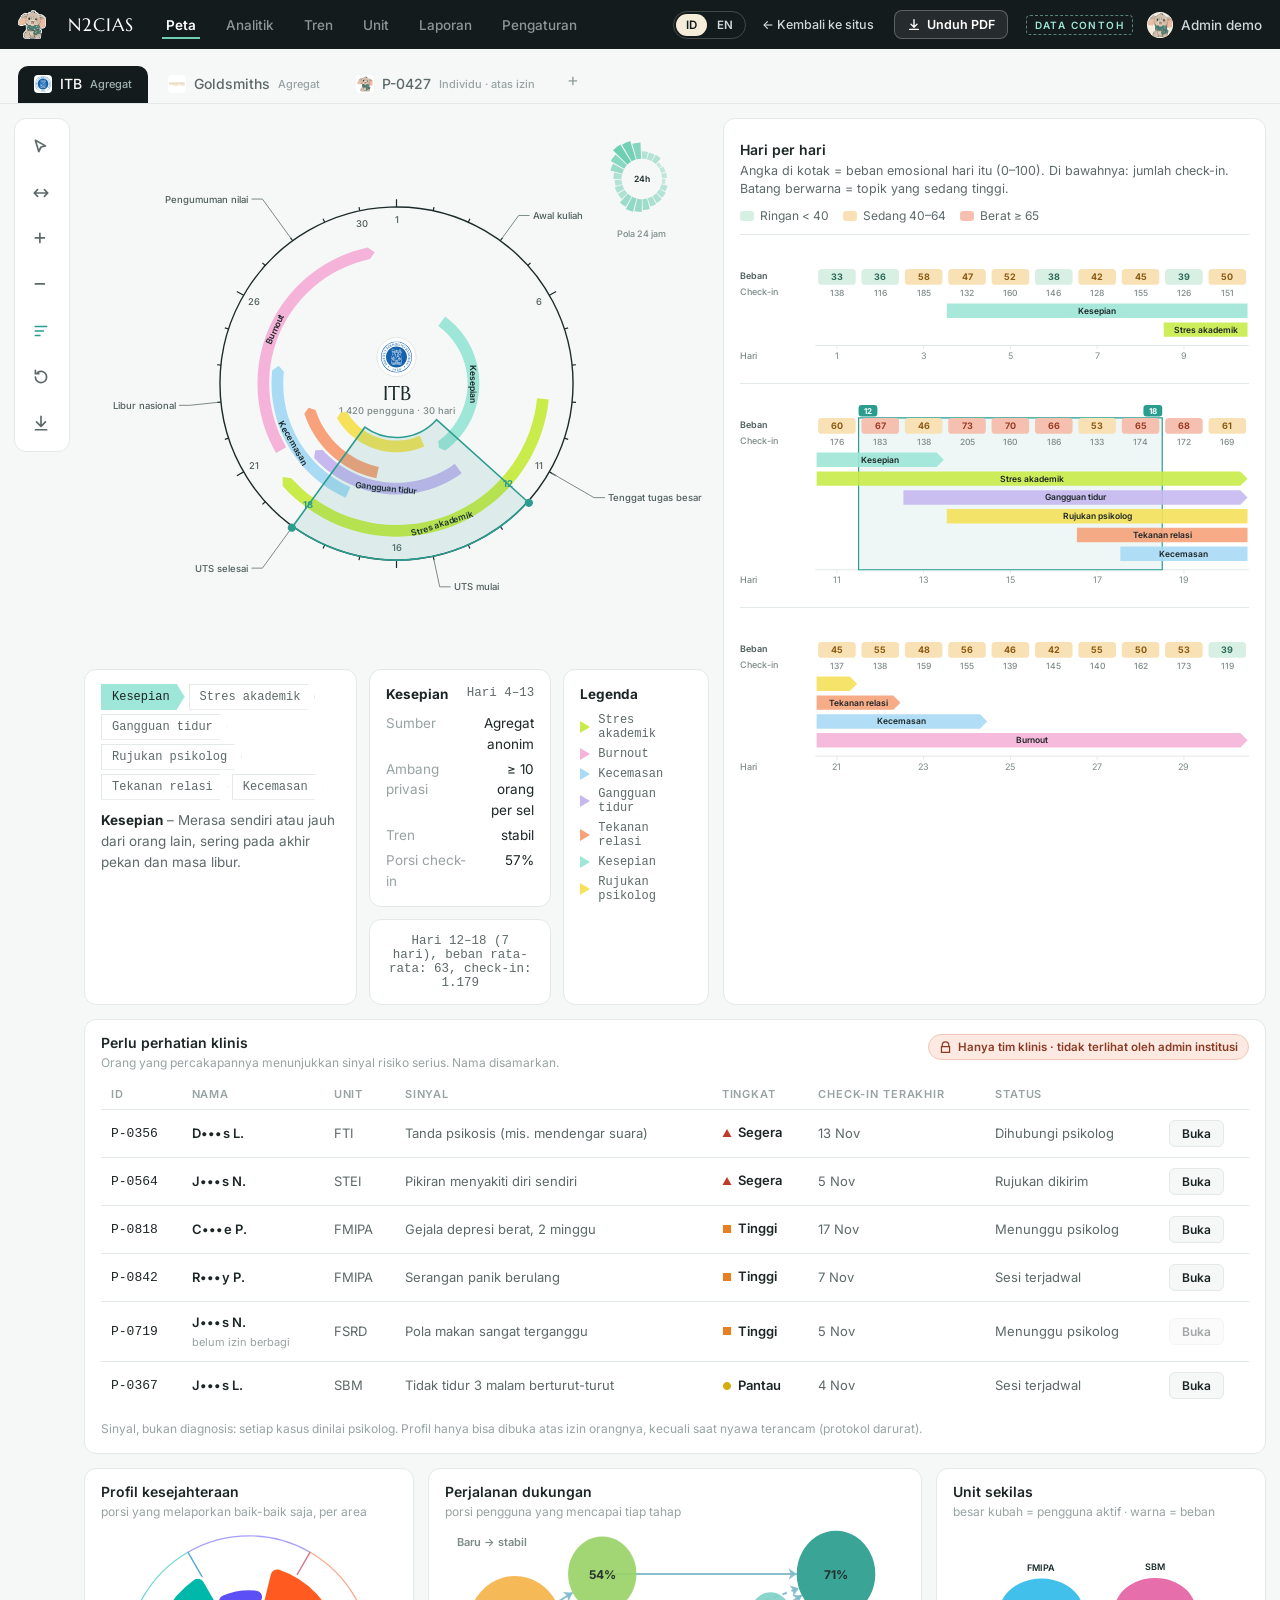
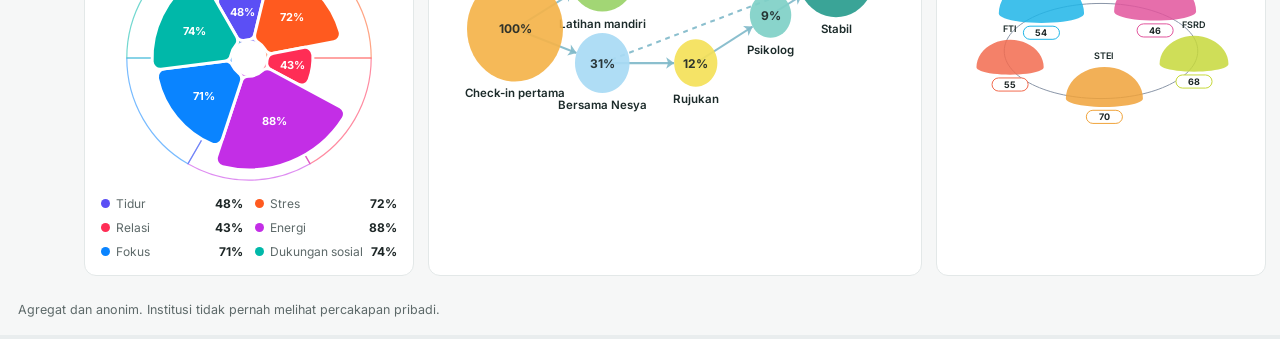
==== commit 41de0721: "Charts on Apache ECharts, step 3: the institution console Peta wheel (topic arcs, selection wedge, e" ====
--- a/dashboard.html
+++ b/dashboard.html
@@ -15,7 +15,7 @@
 <link rel="preconnect" href="https://fonts.googleapis.com">
 <link rel="preconnect" href="https://fonts.gstatic.com" crossorigin>
 <link href="https://fonts.googleapis.com/css2?family=Caveat:wght@500;700&family=Marcellus&family=Inter:wght@400;500;600&display=swap" rel="stylesheet">
-<link rel="stylesheet" href="styles.css?v=ceb2e424">
+<link rel="stylesheet" href="styles.css?v=c06bdaa6">
 <script>
   // Set light/dark before the page paints: saved choice first, then the system setting.
   (function () {
@@ -25,10 +25,13 @@
     document.documentElement.setAttribute("data-mode", m);
   })();
 </script>
+<script src="vt.js?v=b88d1577"></script>
 <body class="cx-full">
 <script>try{var l=localStorage.getItem("lang");if(l)document.documentElement.lang=l;}catch(e){}</script>
 <div class="cx" id="cx"></div>
-<script src="dash.js?v=4c3b4a3c"></script>
-<script src="console.js?v=58106a3d"></script>
+<script src="assets/vendor/echarts/echarts.min.js"></script>
+<script src="charts.js?v=ce0e8134"></script>
+<script src="dash.js?v=39992f6b"></script>
+<script src="console.js?v=fb9a96b1"></script>
 </body>
 </html>
--- a/styles.css
+++ b/styles.css
@@ -2866,7 +2866,7 @@
   .hero2:not(.hero-sub) .hero2-center .hero-motto { text-align: left !important; margin-left: 0 !important; }
   .hero2:not(.hero-sub) .hero2-copy > .hero-story, .hero2:not(.hero-sub) .hero2-copy > .proof { display: none !important; }
   .hero2:not(.hero-sub) .hero2-copy > .made-with { display: block !important; margin: 18px 0 0 !important; text-align: left !important; font-size: .8rem; opacity: .85; }
-  .hero-peeks { display: block; position: absolute; inset: 0; z-index: 2; pointer-events: none; }
+  .hero-peeks { display: block; position: absolute; inset: 0; z-index: 3; pointer-events: none; }
   .hb { position: absolute; right: var(--hg); bottom: calc(var(--strip, 73px) + 44px); width: 452px; display: grid; grid-template-columns: 1fr 1fr; grid-template-rows: auto 1fr auto; gap: 12px; pointer-events: auto; }
   .hb > a { color: #f5ecd9; text-decoration: none; border-radius: 18px; border: 1px solid rgba(255,255,255,.16);
     background: linear-gradient(160deg, rgba(255,255,255,.1), rgba(14,24,26,.22)); -webkit-backdrop-filter: blur(10px) saturate(1.25); backdrop-filter: blur(10px) saturate(1.25);
@@ -2898,6 +2898,10 @@
   .pk-tops { display: flex; flex-wrap: nowrap; overflow: hidden; white-space: nowrap; gap: 4px 12px; font-size: 10.5px; color: rgba(245,236,217,.8); } .pk-tops span { display: inline-flex; align-items: center; gap: 5px; } .pk-tops i { width: 8px; height: 8px; border-radius: 2px; }
   .pk-body { display: grid; transition: opacity .9s ease, transform .9s cubic-bezier(.16,1,.3,1), filter .9s ease; }
   .pk-body.pk-out { opacity: 0; transform: translateY(6px) scale(.985); filter: blur(6px); }
+  .hb-ch { display: block; width: 100%; height: 146px; } .hb-wheel .hb-view { width: 100%; justify-self: stretch; }
+  .pk-trend { display: block; width: 100%; height: 46px; }
+  .pk-story { font: 600 12.5px var(--sans); color: #fff; letter-spacing: .005em; } .pk-tag { color: rgba(245,236,217,.6); }
+  .pk-units2 > span.hi { background: rgba(240,140,115,.42); border-color: rgba(255,214,200,.45); }
   .pk-tabs { display: flex; justify-content: space-between; width: 100%; padding: 0 2px; border-top: 1px solid rgba(255,255,255,.1); } .pk-tabs i { position: relative; font-style: normal; font: 500 10.5px var(--sans); padding: 7px 0 5px; color: rgba(245,236,217,.5); transition: color .5s; }
   .pk-tabs i::after { content: ""; position: absolute; left: 0; right: 0; bottom: 0; height: 2px; border-radius: 2px; background: #6fcfb3; transform: scaleX(0); transition: transform .6s cubic-bezier(.16,1,.3,1); } .pk-tabs i.on { color: #fff; font-weight: 600; } .pk-tabs i.on::after { transform: none; }
   .hb-tile { height: 196px; min-height: 0 !important; padding: 10px 12px 6px !important; place-items: stretch !important; } .hb-wheel { height: 100%; grid-template-rows: 1fr auto; } .hb-view { display: grid; place-items: center; min-height: 0; }
@@ -2928,3 +2932,22 @@
 .cx-dv .dv-card p, .cx-dv .dv-card h4, .cx-dv .dv-actions li, .cx-dv .dv-bars li { font-family: var(--sans); }
 .dash-demo b span { padding: 0; color: inherit; letter-spacing: 0; text-transform: none; font-size: 13px; }
 .dash-after { max-width: 1180px; margin: 14px auto 0; text-align: center; } .dash-after .dash-foot { justify-content: center; } .dash-after .dash-more { margin-top: 12px; }
+
+/* page transition between the website and the demo console (vt.js) */
+@view-transition { navigation: auto; }
+::view-transition-group(n2-console) { animation-duration: .75s; animation-timing-function: cubic-bezier(.2,.8,.2,1); }
+::view-transition-old(n2-console), ::view-transition-new(n2-console) { animation-duration: .75s; }
+::view-transition-old(root) { animation: n2-root-out .5s cubic-bezier(.4,0,.2,1) both; }
+::view-transition-new(root) { animation: n2-root-in .65s cubic-bezier(.2,.8,.2,1) .08s both; }
+@keyframes n2-root-out { to { opacity: 0; transform: scale(.975); filter: blur(4px); } }
+@keyframes n2-root-in { from { opacity: 0; transform: translateY(14px) scale(1.01); } }
+html.n2-leave body { opacity: 0; transform: scale(.985); filter: blur(4px); transition: opacity .34s ease, transform .34s ease, filter .34s ease; }
+html.n2-enter body { animation: n2-root-in .6s cubic-bezier(.2,.8,.2,1) both; }
+@media (prefers-reduced-motion: reduce) { ::view-transition-group(*), ::view-transition-old(*), ::view-transition-new(*) { animation: none !important; } }
+html.n2-back .hb > a, html.n2-back .hb .mw-arc, html.n2-back .hb .pk-chips > span { animation: none !important; }
+
+/* ECharts boxes in the Analitik dashboard */
+.dv-ec { width: 100%; } .dv-trendec { height: 230px; } .dv-heatec { height: 236px; }
+div.dv-sparksvg { display: block; }
+.dv-card.is-max .dv-trendec, .dv-card.is-max .dv-heatec { height: min(62vh, 560px); }
+.dv-card.is-max .dv-barsec, .dv-card.is-max .dv-stackec { height: min(56vh, 420px) !important; }
